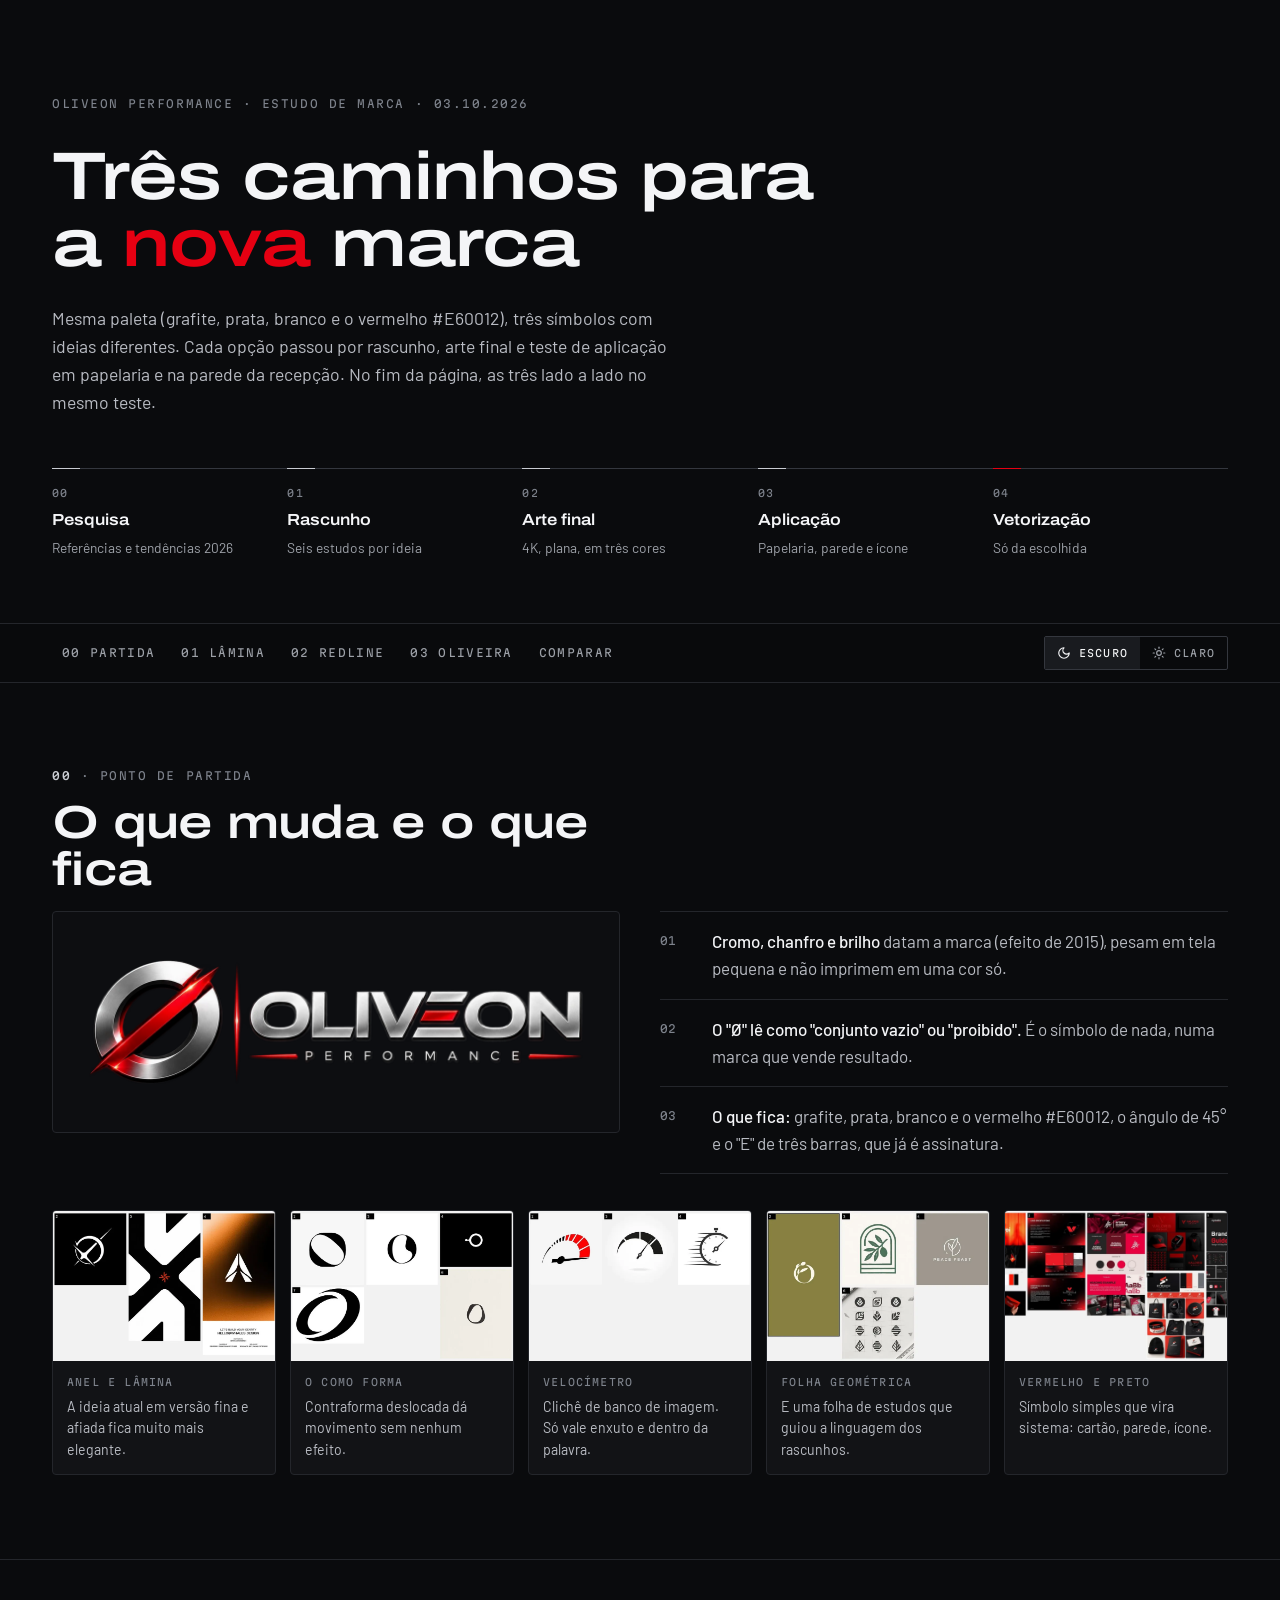
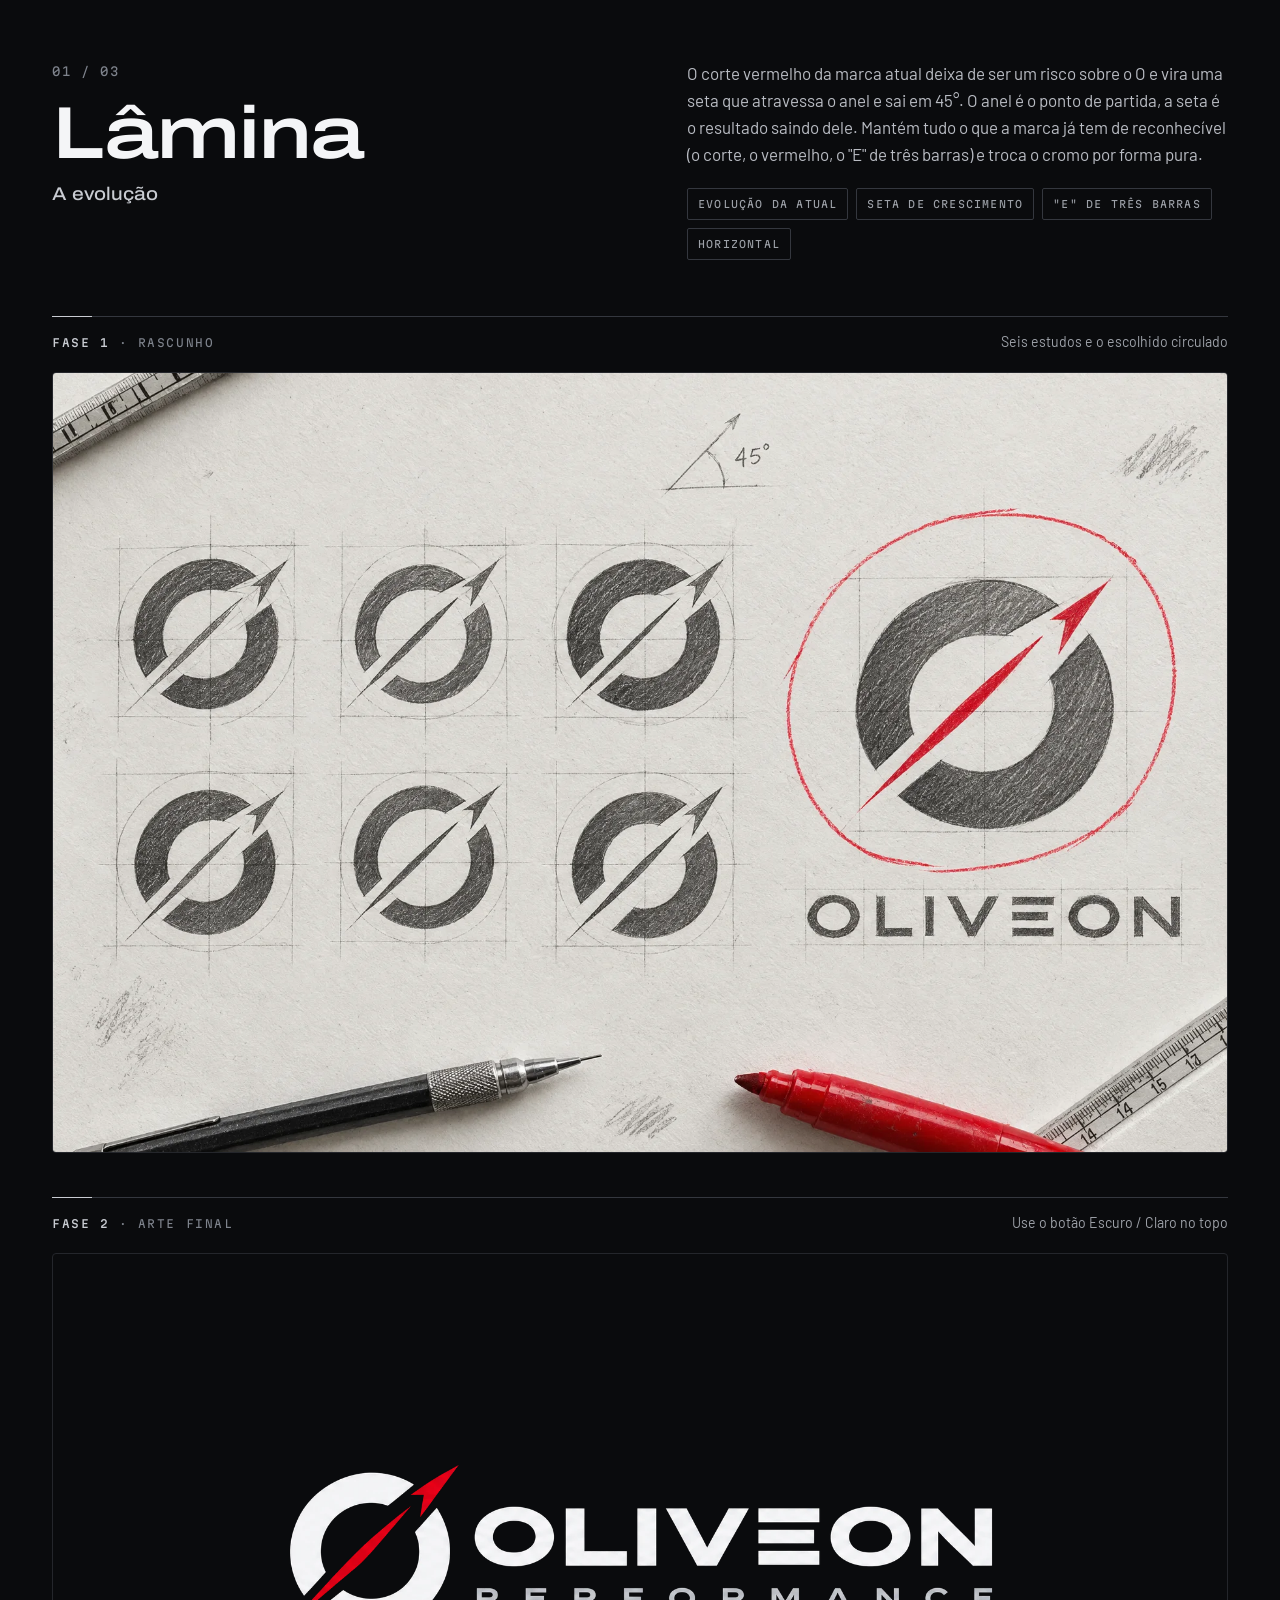
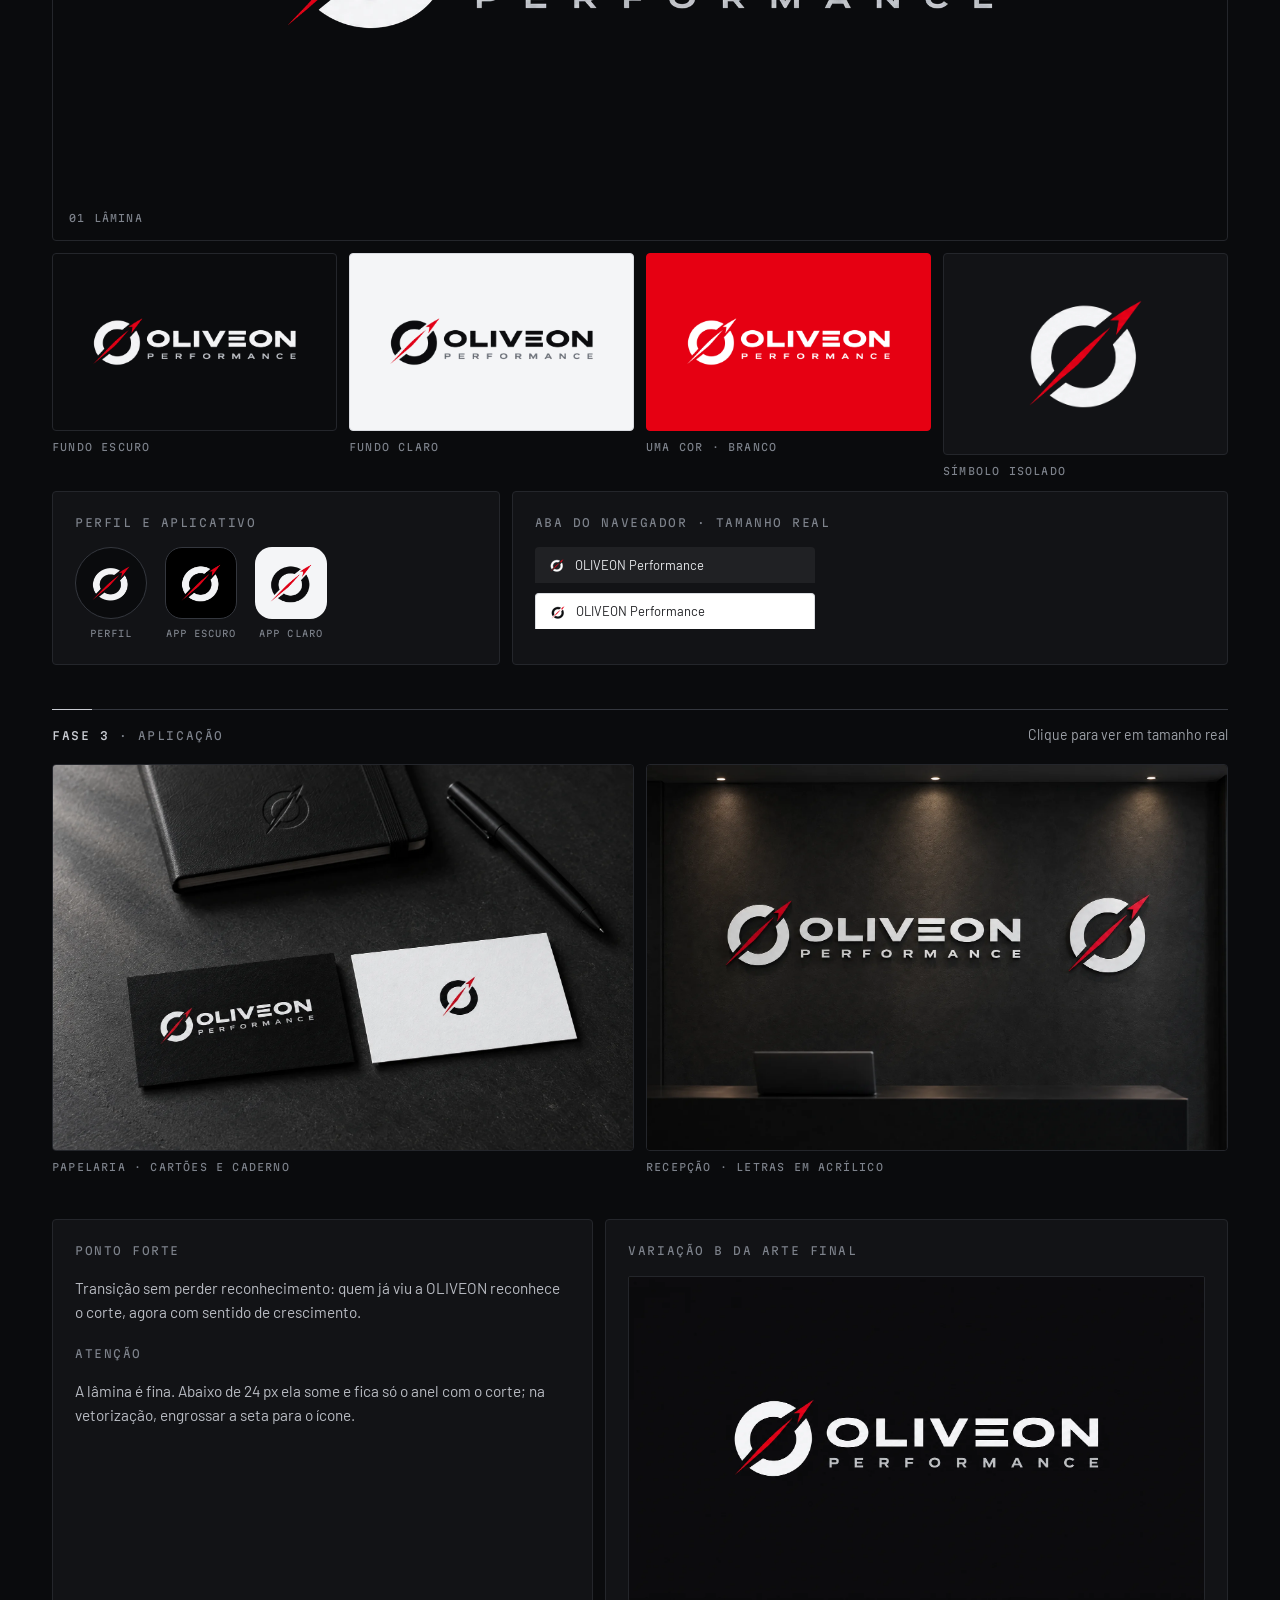
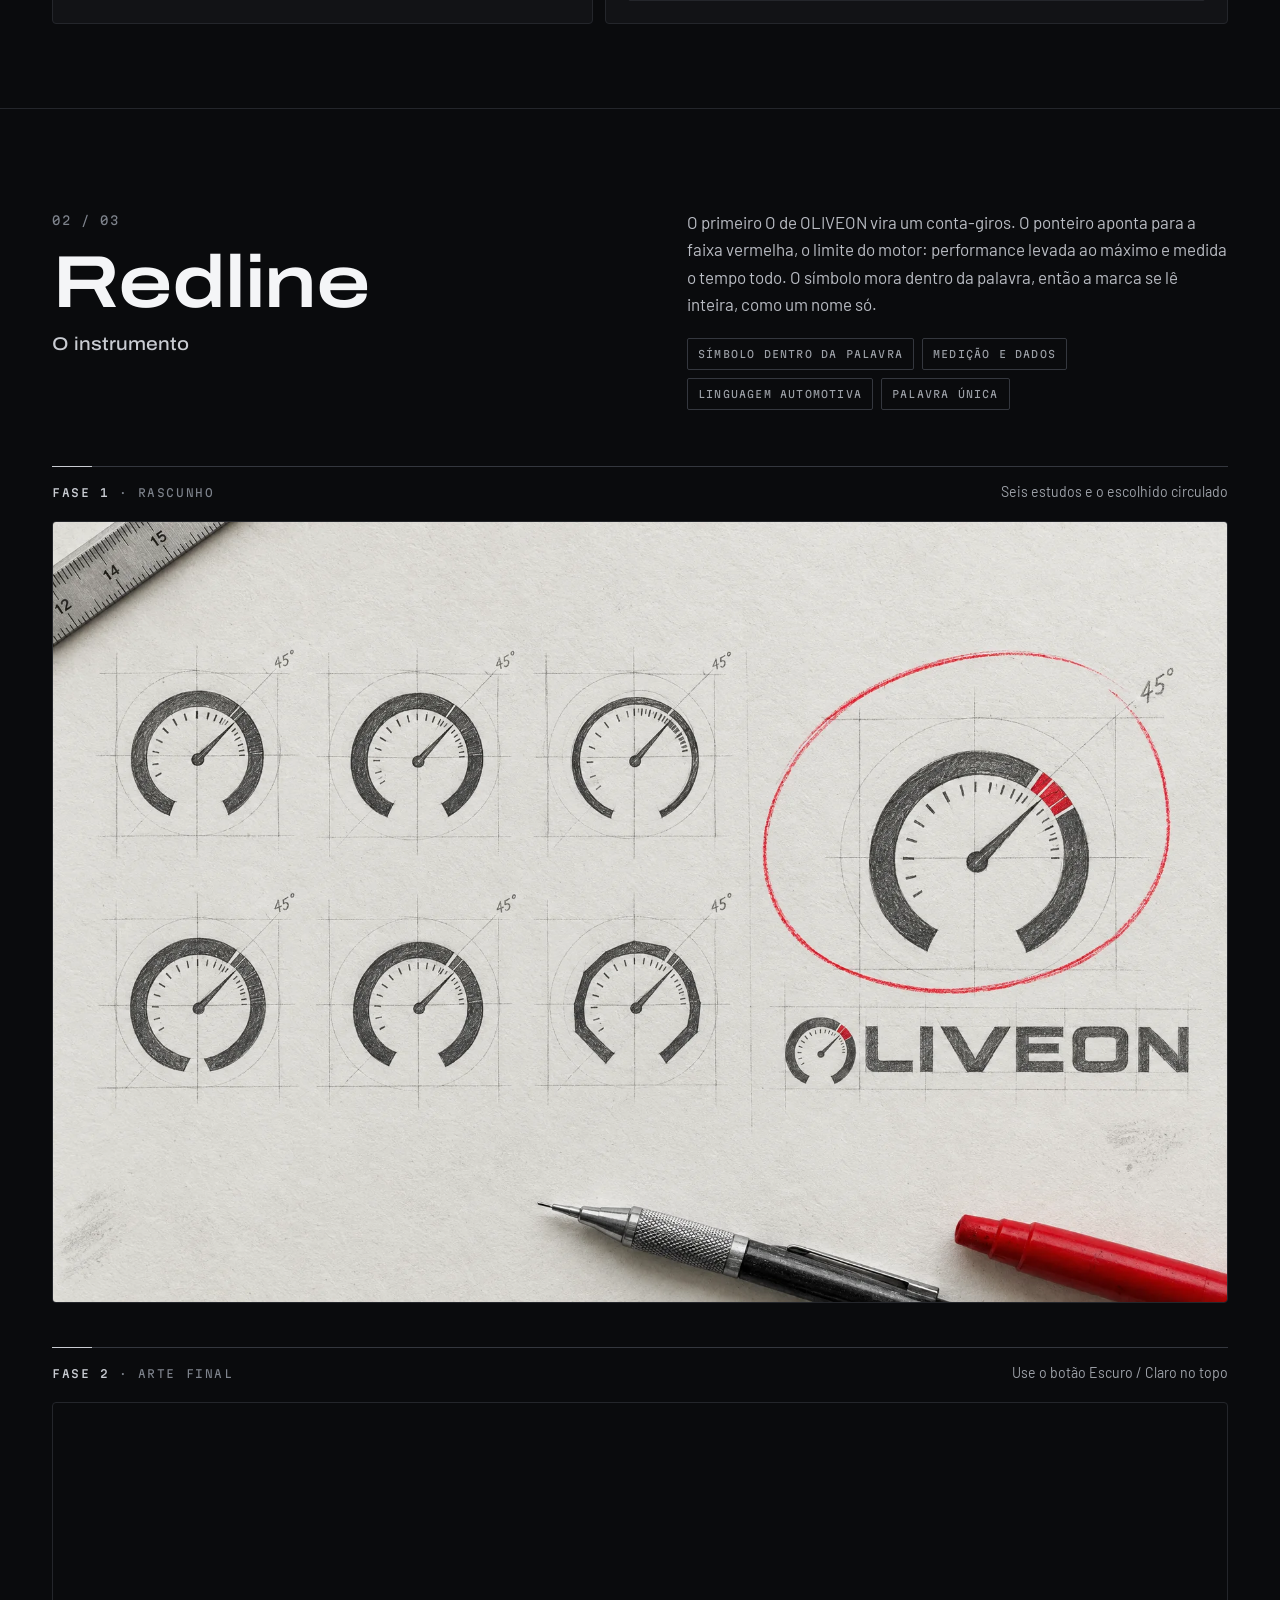
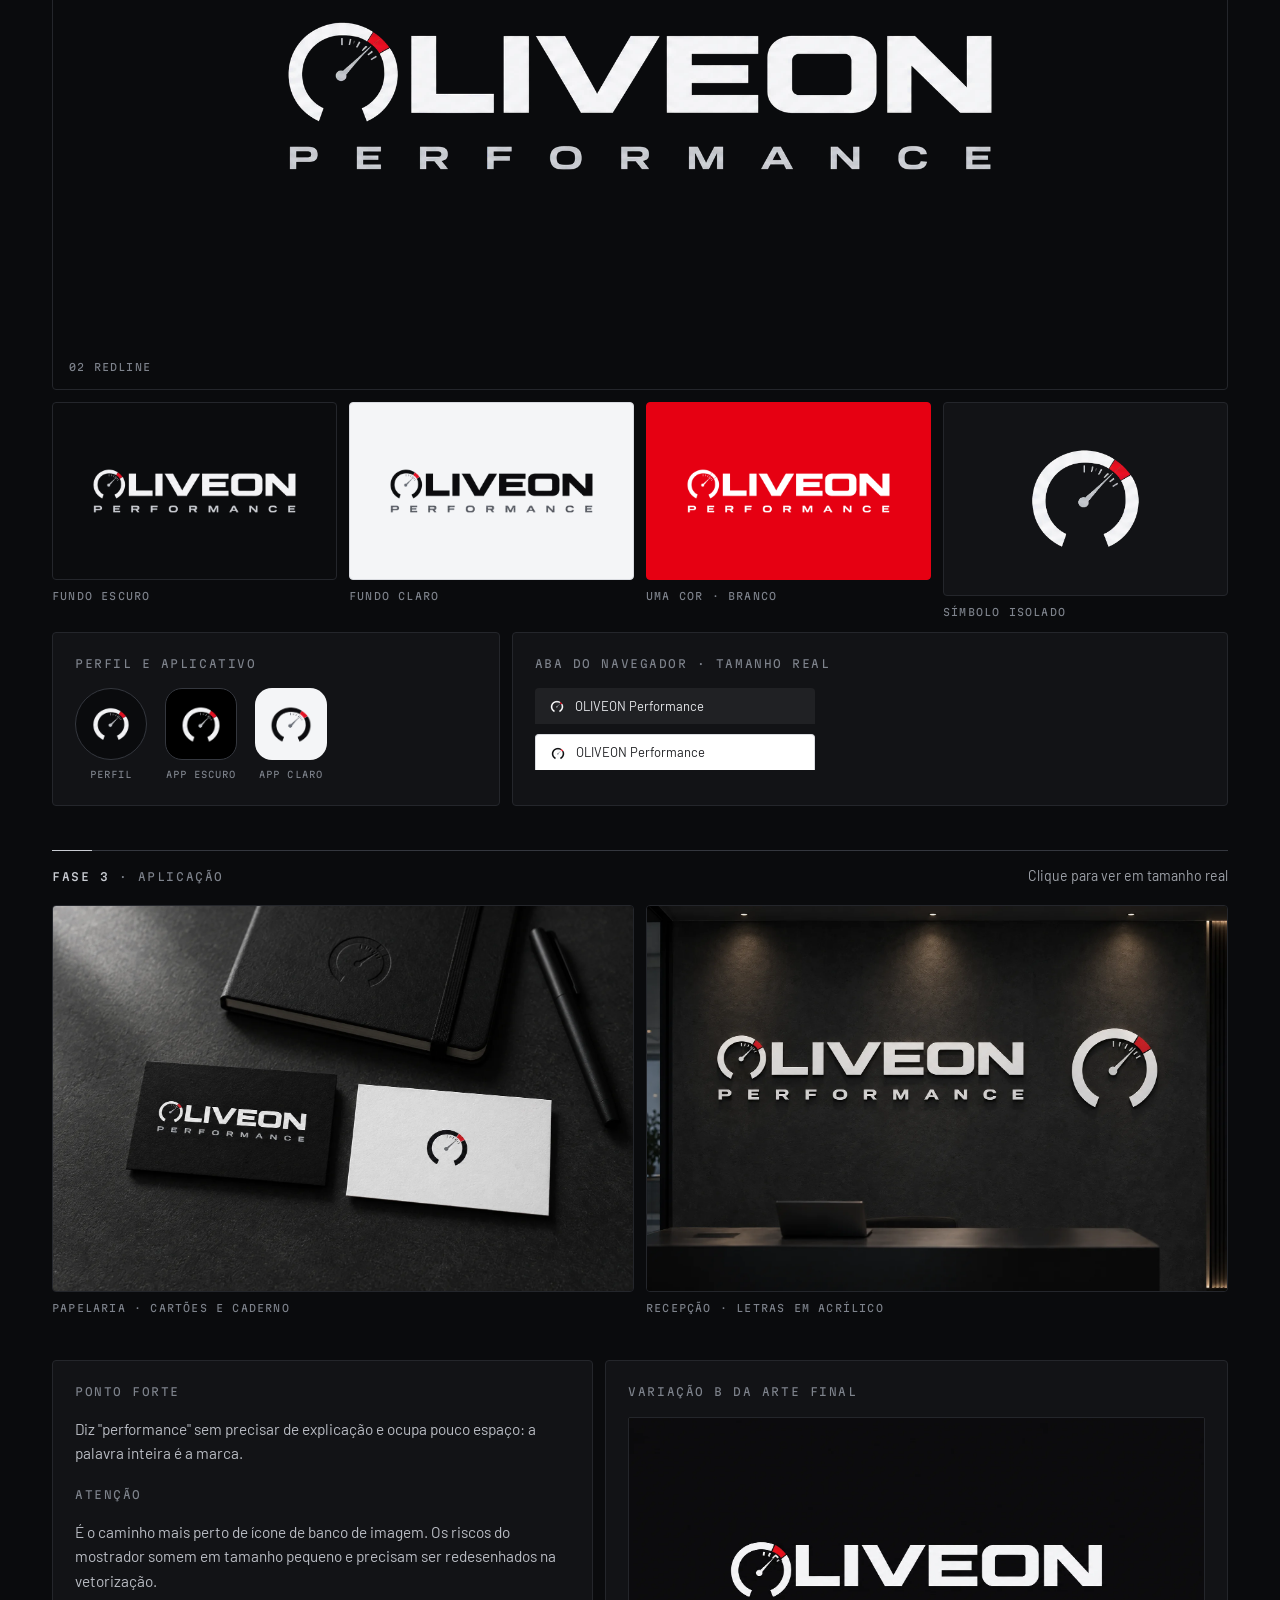
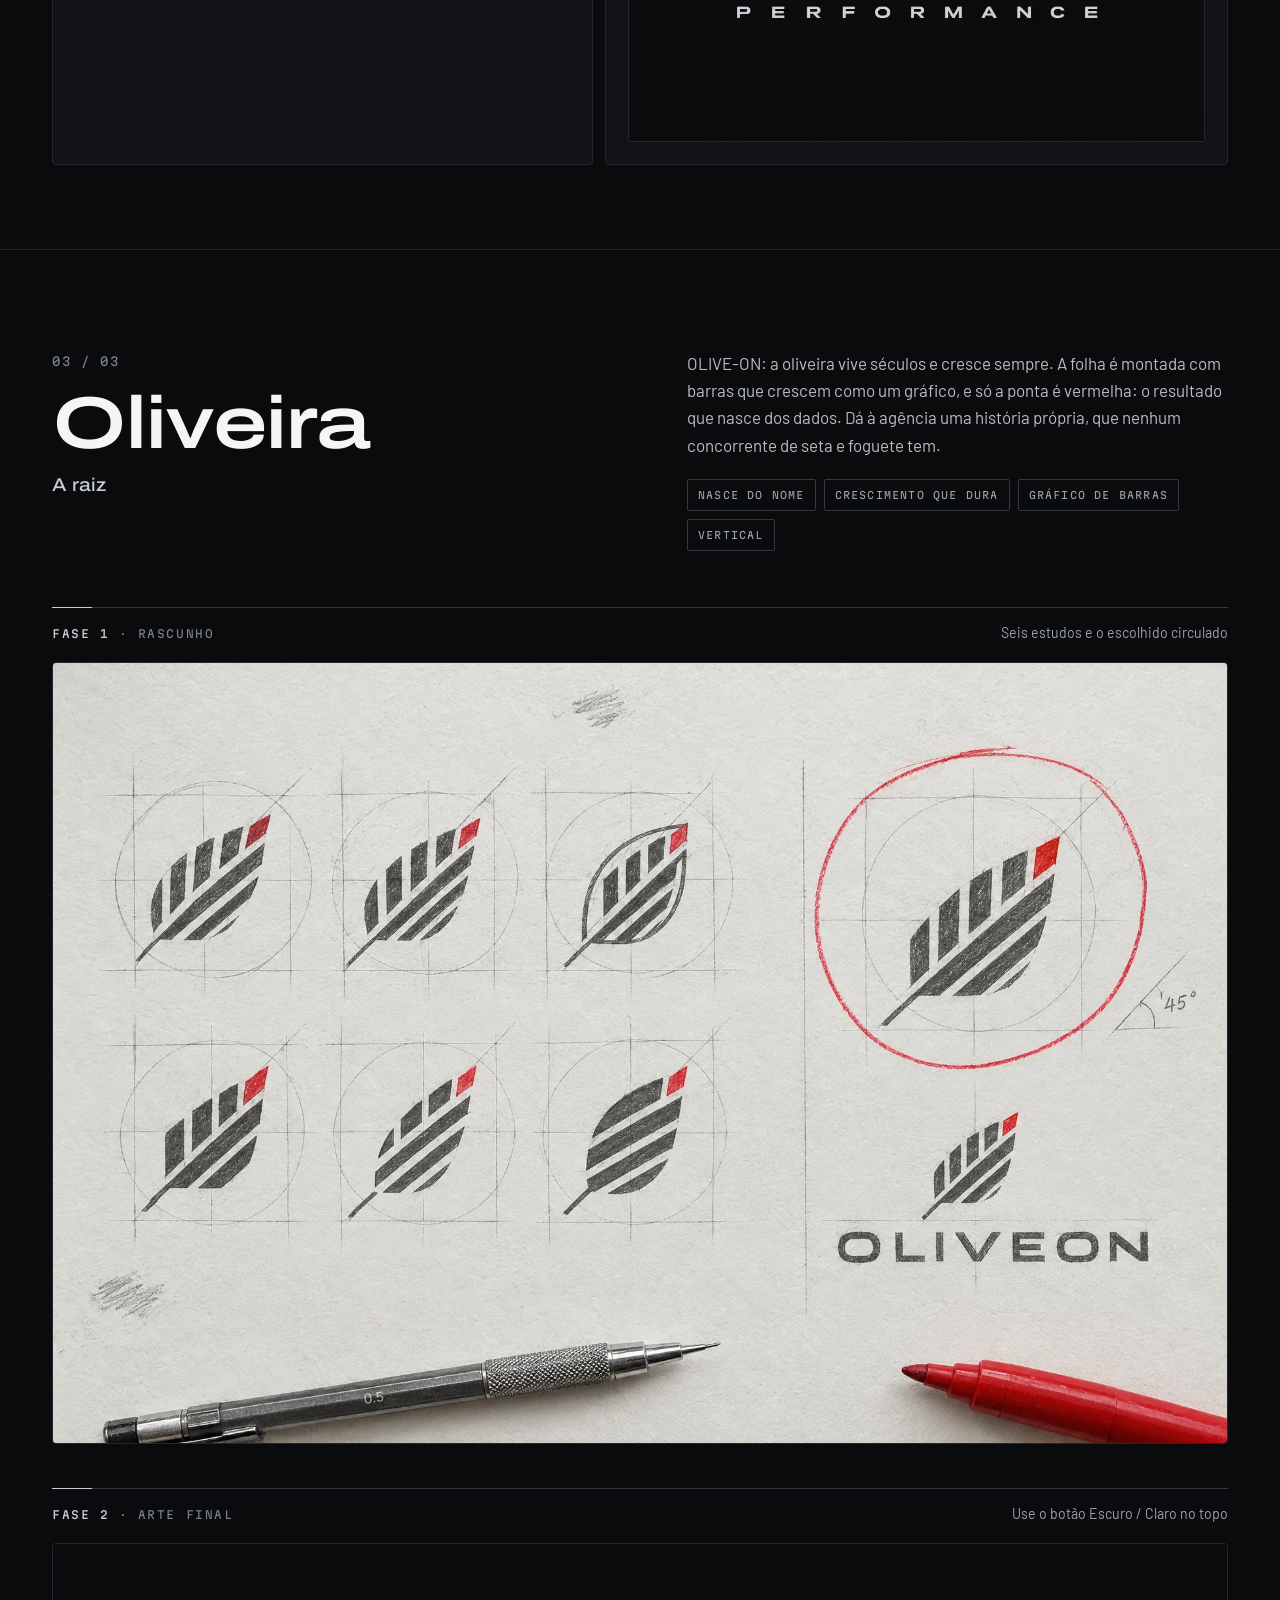
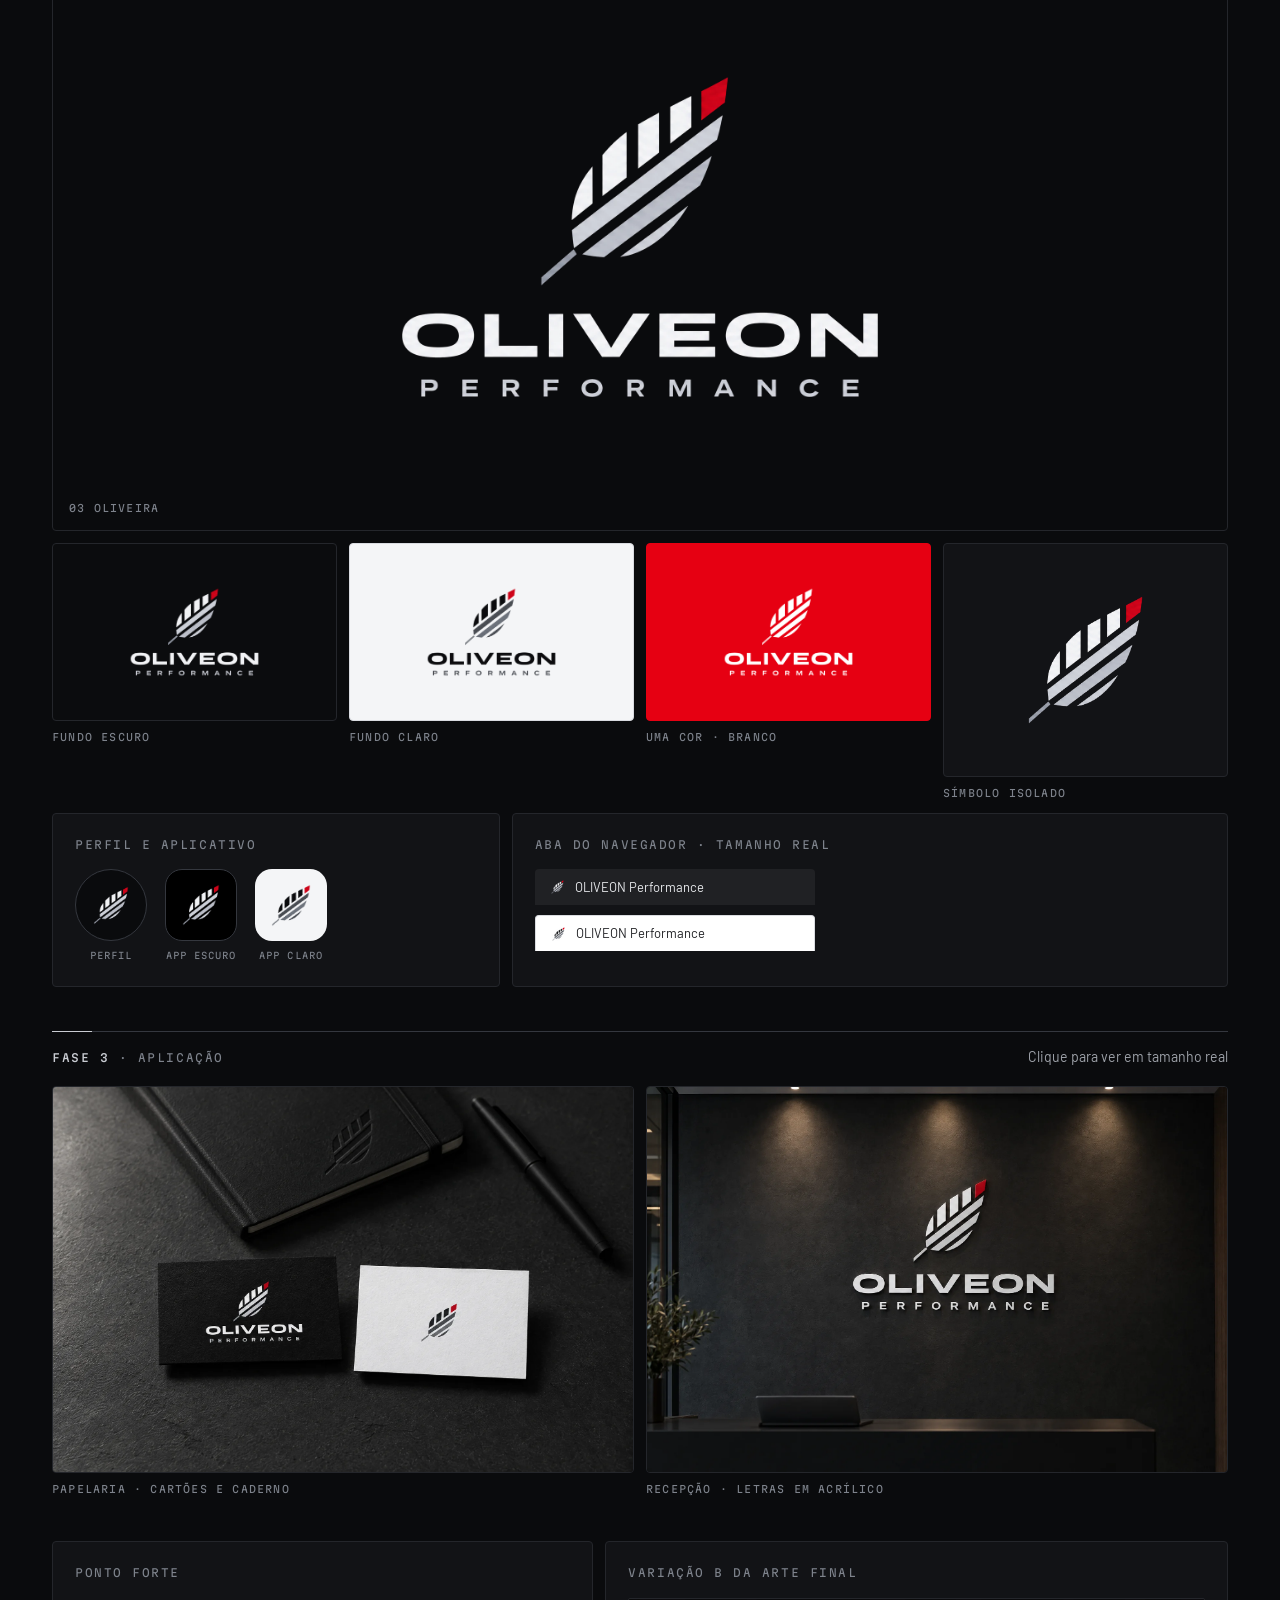
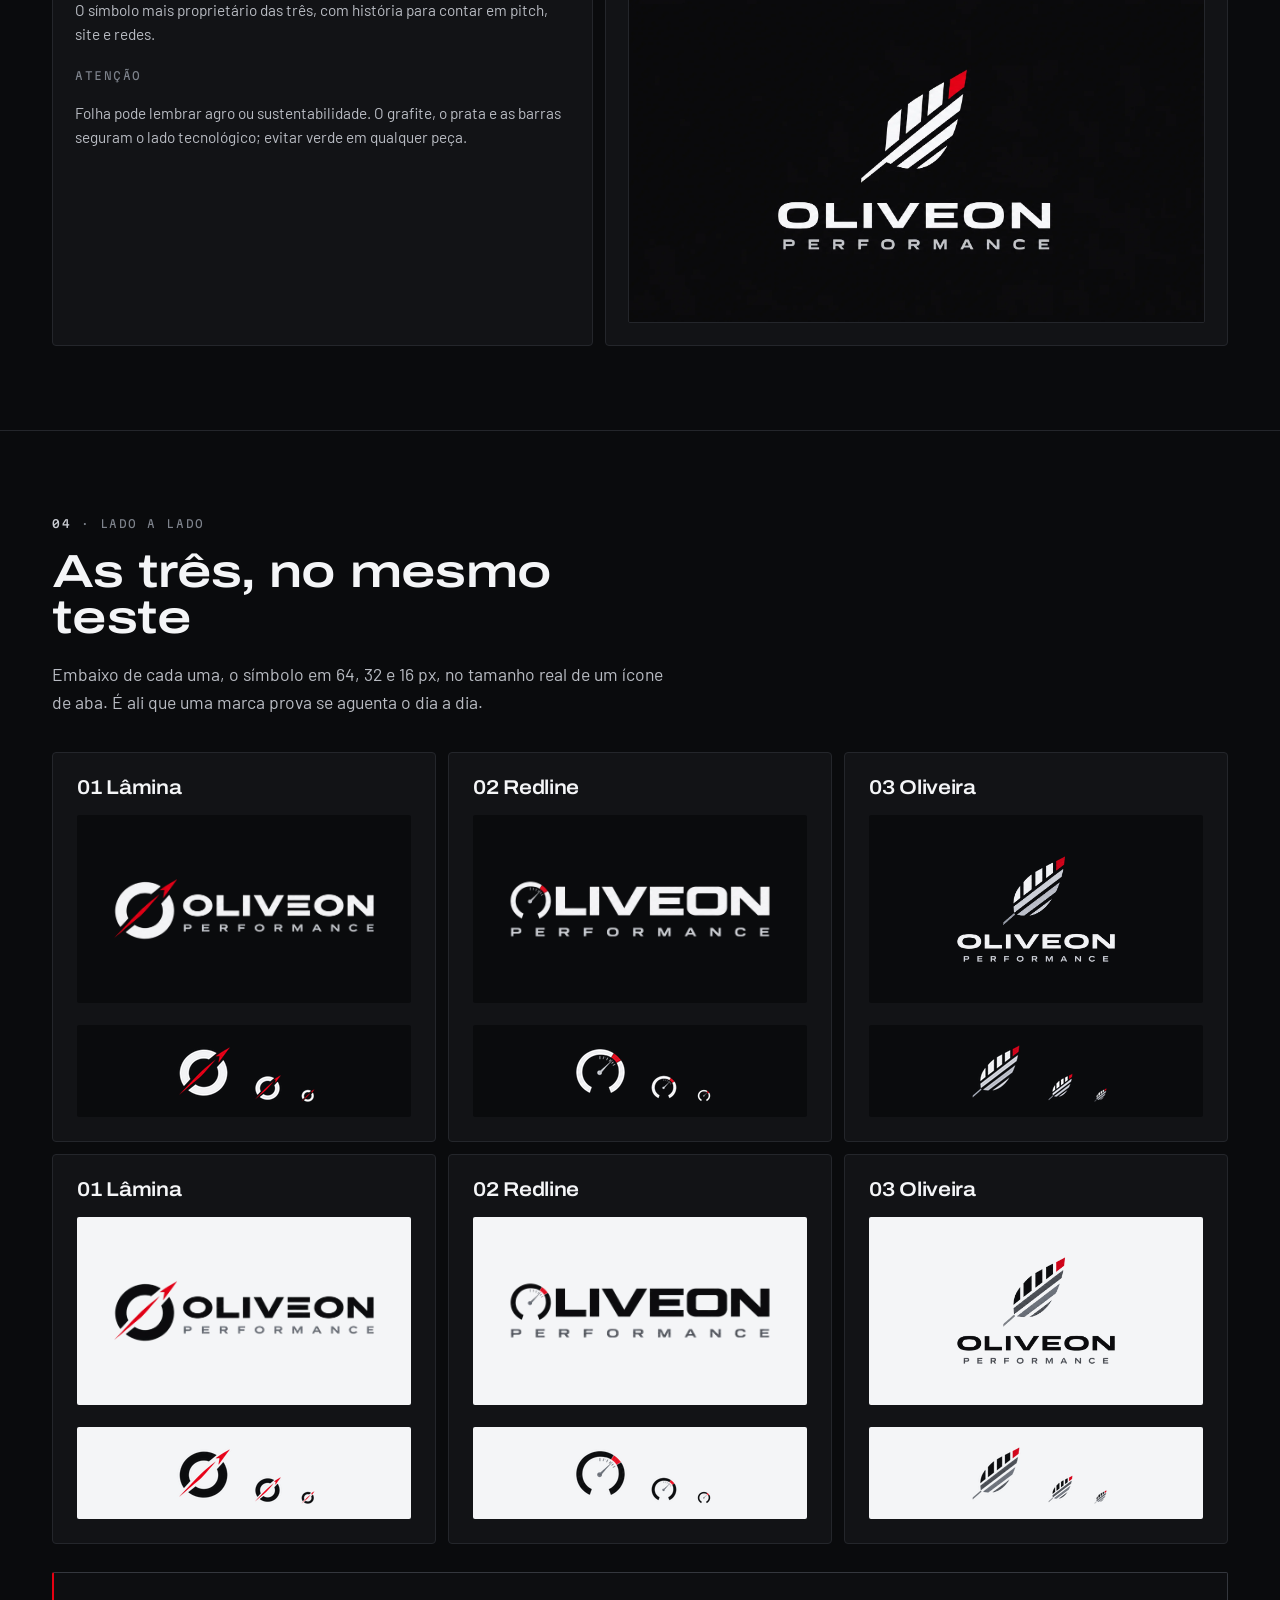
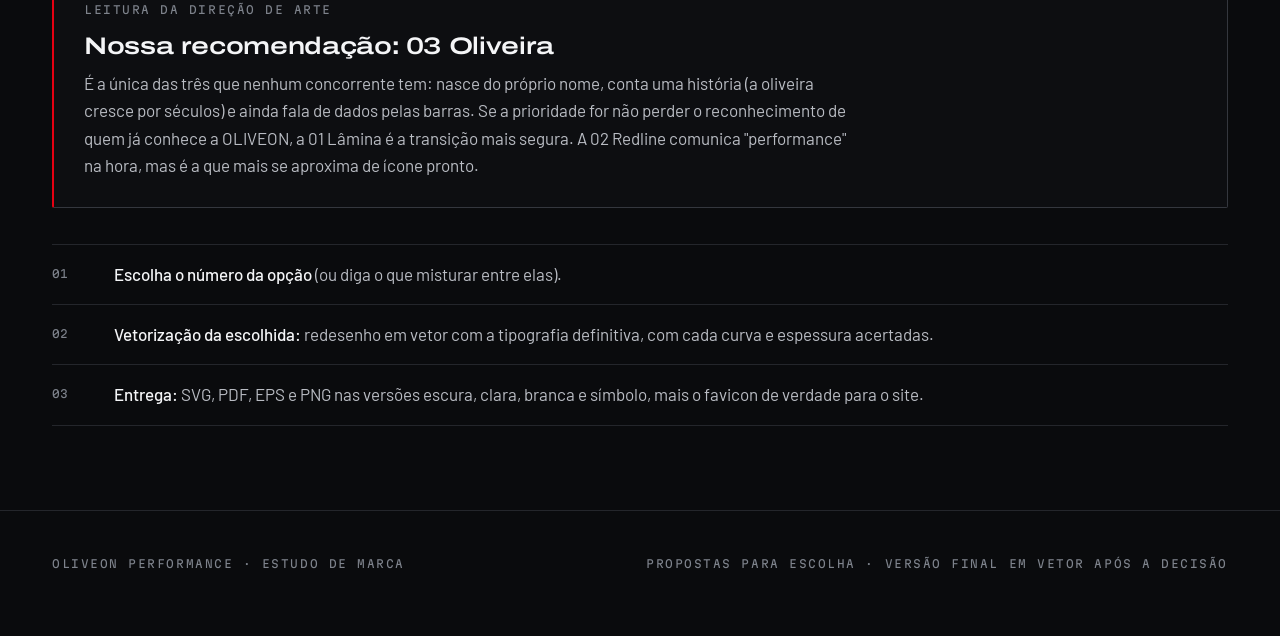
==== nova-marca/index.html @ 47e81ab7 "Apresentação da nova marca em /nova-marca (3 propostas para escolha, noindex) Co-Authored-By: Claude" ====
<!DOCTYPE html>
<html lang="pt-BR">
<head>
<meta charset="UTF-8">
<meta name="viewport" content="width=device-width, initial-scale=1">
<meta name="robots" content="noindex, nofollow">
<title>OLIVEON · Nova marca</title>
<meta name="description" content="Três propostas para a nova marca da OLIVEON Performance: rascunho, arte final e aplicação.">
<meta property="og:title" content="OLIVEON · Nova marca">
<meta property="og:description" content="Três propostas para escolher: Lâmina, Redline e Oliveira.">
<meta property="og:type" content="website">
<meta property="og:image" content="https://www.oliveonperformance.com.br/nova-marca/web/og.jpg">
<meta property="og:image:width" content="1200">
<meta property="og:image:height" content="630">
<meta name="theme-color" content="#0a0b0d">
<link rel="preconnect" href="https://fonts.googleapis.com">
<link rel="preconnect" href="https://fonts.gstatic.com" crossorigin>
<link href="https://fonts.googleapis.com/css2?family=Archivo:wdth,wght@100..125,400..700&family=Barlow:wght@400;500&family=Martian+Mono:wdth,wght@87.5..112.5,400..500&display=swap" rel="stylesheet">
<style>
:root{
  --bg:#0a0b0d;
  --bg-alt:#0d0e11;
  --card:#121316;
  --elevated:#191b1f;
  --border:#24262b;
  --border-strong:#34373e;
  --text:#f4f5f7;
  --text-2:#b9bcc3;
  --muted:#9da1a8;
  --steel:#c9ccd2;
  --steel-dim:#7e838c;
  --red:#e60012;
  --claro:#f4f5f7;
  --display:'Archivo','Arial Black',sans-serif;
  --font:'Barlow','Segoe UI',sans-serif;
  --mono:'Martian Mono','Consolas',monospace;
}
*{box-sizing:border-box;margin:0;padding:0}
html{scroll-behavior:smooth;background:var(--bg)}
body{background:var(--bg);color:var(--text);font-family:var(--font);font-size:17px;line-height:1.6;-webkit-font-smoothing:antialiased;overflow-x:hidden}
img{display:block;max-width:100%;height:auto}
a{color:inherit}
.wrap{max-width:1240px;margin:0 auto;padding:0 32px}
.mono{font-family:var(--mono);font-size:11px;letter-spacing:.14em;text-transform:uppercase;font-variation-settings:"wdth" 100}
.rot{display:block;font-family:var(--mono);font-size:11px;letter-spacing:.14em;text-transform:uppercase;color:var(--steel-dim);margin-bottom:16px}
.rot b{color:var(--steel);font-weight:500}
h1,h2,h3{font-family:var(--display);font-stretch:125%;font-weight:600;letter-spacing:-.015em;line-height:1}

/* Topo */
.topo{padding:88px 0 64px;border-bottom:1px solid var(--border)}
.topo .mono{color:var(--steel-dim)}
.topo h1{font-size:clamp(2.4rem,5.4vw,4.2rem);margin:28px 0 26px;max-width:15ch}
.topo h1 em{font-style:normal;color:var(--red)}
.lead{max-width:62ch;color:var(--text-2);font-size:1.1rem}
.processo{display:grid;grid-template-columns:repeat(5,minmax(0,1fr));margin-top:52px;border-top:1px solid var(--border-strong)}
.processo div{padding:16px 16px 0 0;position:relative}
.processo div::before{content:"";position:absolute;top:-1px;left:0;width:28px;height:1px;background:var(--steel)}
.processo div.agora::before{background:var(--red)}
.processo span{display:block;font-family:var(--mono);font-size:10px;letter-spacing:.14em;color:var(--steel-dim)}
.processo strong{display:block;font-family:var(--display);font-stretch:112%;font-weight:600;font-size:1rem;margin-top:6px}
.processo small{display:block;color:var(--muted);font-size:.86rem;margin-top:4px}

/* Barra fixa */
.barra{position:sticky;top:0;z-index:5;background:rgba(10,11,13,.86);backdrop-filter:blur(12px);border-bottom:1px solid var(--border)}
.barra .wrap{display:flex;align-items:center;gap:22px;min-height:58px;flex-wrap:wrap}
.barra nav{display:flex;gap:6px;flex-wrap:wrap;flex:1}
.barra nav a{font-family:var(--mono);font-size:11px;letter-spacing:.12em;text-transform:uppercase;color:var(--muted);text-decoration:none;padding:8px 10px;border-radius:2px;transition:color .2s,background .2s}
.barra nav a:hover{color:var(--text);background:var(--card)}
.alterna{display:flex;border:1px solid var(--border-strong);border-radius:2px}
.alterna button{display:flex;align-items:center;gap:8px;background:none;border:0;color:var(--muted);font-family:var(--mono);font-size:10px;letter-spacing:.12em;text-transform:uppercase;padding:9px 12px;cursor:pointer}
.alterna button[aria-pressed="true"]{background:var(--elevated);color:var(--text)}
.alterna svg{width:14px;height:14px}

/* Seções */
.secao{padding:84px 0;border-bottom:1px solid var(--border)}
.secao>.wrap>h2{font-size:clamp(1.9rem,3.8vw,2.9rem);max-width:18ch;margin-bottom:18px}
.duas{display:grid;grid-template-columns:minmax(0,1fr) minmax(0,1fr);gap:40px;align-items:start}
.atual{background:var(--bg-alt);border:1px solid var(--border);border-radius:4px;padding:48px 36px}
.lista{list-style:none;border-top:1px solid var(--border)}
.lista li{padding:16px 0;border-bottom:1px solid var(--border);color:var(--text-2);display:grid;grid-template-columns:44px minmax(0,1fr);gap:8px}
.lista li span{font-family:var(--mono);font-size:11px;color:var(--steel-dim);padding-top:4px}
.lista li b{color:var(--text);font-weight:500}

.pesquisa{display:grid;grid-template-columns:repeat(5,minmax(0,1fr));gap:14px;margin-top:36px}
.pesquisa figure{min-width:0;background:var(--card);border:1px solid var(--border);border-radius:4px;overflow:hidden;display:flex;flex-direction:column}
.pesquisa img{width:100%;height:150px;object-fit:cover;object-position:top}
.pesquisa figcaption{padding:14px;font-size:.88rem;color:var(--text-2);line-height:1.5}
.pesquisa figcaption b{display:block;font-family:var(--mono);font-size:10px;letter-spacing:.12em;text-transform:uppercase;color:var(--steel-dim);font-weight:400;margin-bottom:6px}

/* Opção */
.op{padding:96px 0 84px;border-bottom:1px solid var(--border)}
.op-cab{display:grid;grid-template-columns:minmax(0,1.1fr) minmax(0,1fr);gap:40px;margin-bottom:56px}
.op-cab .idx{font-family:var(--mono);font-size:12px;letter-spacing:.14em;color:var(--steel-dim)}
.op-cab h2{font-size:clamp(2.6rem,6vw,4.6rem);margin:14px 0 10px}
.op-cab .sub{font-family:var(--display);font-stretch:112%;font-size:1.15rem;color:var(--steel);font-weight:500}
.op-cab p.txt{color:var(--text-2);font-size:1.06rem;margin-top:4px}
.tags{display:flex;flex-wrap:wrap;gap:8px;margin-top:20px}
.tags li{list-style:none;font-family:var(--mono);font-size:10px;letter-spacing:.12em;text-transform:uppercase;color:var(--muted);border:1px solid var(--border-strong);border-radius:2px;padding:7px 10px}

.fase{margin-top:44px}
.fase-cab{display:flex;align-items:baseline;justify-content:space-between;gap:16px;border-top:1px solid var(--border-strong);padding-top:14px;margin-bottom:18px;position:relative}
.fase-cab::before{content:"";position:absolute;top:-1px;left:0;width:40px;height:1px;background:var(--steel)}
.fase-cab .rot{margin:0}
.fase-cab small{color:var(--muted);font-size:.88rem;text-align:right}
.quadro{display:block;border:1px solid var(--border);border-radius:4px;overflow:hidden;background:#000}
.quadro img{width:100%}

.palco{position:relative;border:1px solid var(--border);border-radius:4px;aspect-ratio:16/8;display:grid;place-items:center;background:var(--bg);transition:background .3s;overflow:hidden}
body[data-fundo="claro"] .palco{background:var(--claro);border-color:#d9dbe0}
.palco img{grid-area:1/1;max-width:62%;max-height:58%;width:auto;object-fit:contain;transition:opacity .3s}
.palco img.pos{opacity:0}
body[data-fundo="claro"] .palco img.pos{opacity:1}
body[data-fundo="claro"] .palco img.neg{opacity:0}
.palco .marca{position:absolute;left:16px;bottom:14px;font-family:var(--mono);font-size:10px;letter-spacing:.12em;text-transform:uppercase;color:var(--steel-dim)}

.versoes{display:grid;grid-template-columns:repeat(4,minmax(0,1fr));gap:12px;margin-top:12px}
.versoes figure{min-width:0}
.versoes .v{aspect-ratio:16/10;border-radius:4px;display:grid;place-items:center;border:1px solid var(--border)}
.versoes .v img{max-width:74%;max-height:52%;width:auto}
.versoes .v.ic img{max-height:58%}
.versoes figcaption{font-family:var(--mono);font-size:10px;letter-spacing:.12em;text-transform:uppercase;color:var(--steel-dim);margin-top:8px}

.usos{display:grid;grid-template-columns:minmax(0,1fr) minmax(0,1.6fr);gap:12px;margin-top:12px}
.uso{background:var(--card);border:1px solid var(--border);border-radius:4px;padding:22px}
.icones{display:flex;align-items:flex-end;gap:18px;flex-wrap:wrap}
.icones figure{display:flex;flex-direction:column;align-items:center;gap:8px}
.icones figcaption{font-family:var(--mono);font-size:9px;letter-spacing:.12em;text-transform:uppercase;color:var(--steel-dim)}
.avatar{width:72px;height:72px;border-radius:50%;background:var(--bg);border:1px solid var(--border-strong);display:grid;place-items:center}
.avatar img{max-width:56%;max-height:56%}
.app{width:72px;height:72px;border-radius:17px;background:var(--claro);display:grid;place-items:center}
.app img{max-width:60%;max-height:60%}
.app.escuro{background:#000;border:1px solid var(--border-strong)}
.abas{display:grid;gap:10px}
.aba{display:flex;align-items:center;gap:10px;height:36px;padding:0 14px;border-radius:4px 4px 0 0;max-width:280px;font-size:13px}
.aba.e{background:#202124;color:#e8eaed}
.aba.c{background:#fff;color:#202124;border:1px solid #dadce0;border-bottom:0}
.aba img{width:16px;height:16px;flex:none}
.reduz{display:flex;align-items:flex-end;gap:16px;margin-top:4px}
.reduz img{flex:none}

.mocks{display:grid;grid-template-columns:minmax(0,1fr) minmax(0,1fr);gap:12px}
.mocks figure{min-width:0}
.mocks figcaption{font-family:var(--mono);font-size:10px;letter-spacing:.12em;text-transform:uppercase;color:var(--steel-dim);margin-top:8px}

.leitura{display:grid;grid-template-columns:minmax(0,1fr) minmax(0,1.15fr);gap:12px;margin-top:44px}
.leitura>div{min-width:0;background:var(--card);border:1px solid var(--border);border-radius:4px;padding:22px}
.leitura p{color:var(--text-2);font-size:.96rem}
.leitura .var img{border-radius:2px;border:1px solid var(--border)}

/* Comparativo */
.comp{display:grid;grid-template-columns:repeat(3,minmax(0,1fr));gap:12px;margin-top:36px}
.comp>div{min-width:0;background:var(--card);border:1px solid var(--border);border-radius:4px;padding:24px;display:flex;flex-direction:column;gap:18px}
.comp .logo{aspect-ratio:16/9;display:grid;place-items:center;background:var(--bg);border-radius:2px}
.comp .logo img{max-width:80%;max-height:60%;width:auto}
.comp h3{font-size:1.25rem;font-stretch:112%}
.comp .reduz{background:var(--bg);padding:14px;border-radius:2px;justify-content:center}
.comp.claro .reduz{background:var(--claro)}
.recomenda{margin-top:28px;border:1px solid var(--border-strong);border-left:2px solid var(--red);border-radius:2px;padding:28px 30px;background:var(--bg-alt)}
.recomenda h3{font-size:1.5rem;margin-bottom:12px}
.recomenda p{color:var(--text-2);max-width:78ch}
.passos{list-style:none;margin-top:36px;border-top:1px solid var(--border)}
.passos li{display:grid;grid-template-columns:52px minmax(0,1fr);gap:10px;padding:16px 0;border-bottom:1px solid var(--border);color:var(--text-2)}
.passos li span{font-family:var(--mono);font-size:11px;color:var(--steel-dim);padding-top:4px}
.passos li b{color:var(--text);font-weight:500}
.rodape{padding:44px 0 64px;color:var(--steel-dim)}
.rodape .wrap{display:flex;justify-content:space-between;gap:20px;flex-wrap:wrap}

@media (max-width:960px){
  .duas,.op-cab{grid-template-columns:minmax(0,1fr);gap:28px}
  .pesquisa{grid-template-columns:repeat(2,minmax(0,1fr))}
  .usos{grid-template-columns:minmax(0,1fr)}
  .leitura,.comp{grid-template-columns:minmax(0,1fr)}
  .processo{grid-template-columns:repeat(2,minmax(0,1fr));row-gap:22px}
}
@media (max-width:640px){
  .wrap{padding:0 16px}
  .topo{padding:56px 0 44px}
  .secao,.op{padding:60px 0}
  .versoes{grid-template-columns:repeat(2,minmax(0,1fr))}
  .mocks{grid-template-columns:minmax(0,1fr)}
  .palco{aspect-ratio:4/3}
  .palco img{max-width:84%}
  .pesquisa img{height:120px}
  .fase-cab{flex-direction:column;gap:6px}
  .fase-cab small{text-align:left}
  .barra nav{display:none}
  .barra .wrap{justify-content:flex-end}
}
</style>
</head>
<body data-fundo="escuro">

<header class="topo">
  <div class="wrap">
    <span class="mono">OLIVEON Performance · Estudo de marca · 03.10.2026</span>
    <h1>Três caminhos para a <em>nova</em> marca</h1>
    <p class="lead">Mesma paleta (grafite, prata, branco e o vermelho #E60012), três símbolos com ideias diferentes. Cada opção passou por rascunho, arte final e teste de aplicação em papelaria e na parede da recepção. No fim da página, as três lado a lado no mesmo teste.</p>
    <div class="processo">
      <div><span>00</span><strong>Pesquisa</strong><small>Referências e tendências 2026</small></div>
      <div><span>01</span><strong>Rascunho</strong><small>Seis estudos por ideia</small></div>
      <div><span>02</span><strong>Arte final</strong><small>4K, plana, em três cores</small></div>
      <div><span>03</span><strong>Aplicação</strong><small>Papelaria, parede e ícone</small></div>
      <div class="agora"><span>04</span><strong>Vetorização</strong><small>Só da escolhida</small></div>
    </div>
  </div>
</header>

<div class="barra">
  <div class="wrap">
    <nav aria-label="Seções">
      <a href="#partida">00 Partida</a>
      <a href="#o1">01 Lâmina</a>
      <a href="#o2">02 Redline</a>
      <a href="#o3">03 Oliveira</a>
      <a href="#comparar">Comparar</a>
    </nav>
    <div class="alterna" role="group" aria-label="Fundo das artes">
      <button type="button" data-fundo="escuro" aria-pressed="true"><svg viewBox="0 0 24 24" fill="none" stroke="currentColor" stroke-width="2" stroke-linecap="round" stroke-linejoin="round"><path d="M12 3a6 6 0 0 0 9 9 9 9 0 1 1-9-9Z"/></svg>Escuro</button>
      <button type="button" data-fundo="claro" aria-pressed="false"><svg viewBox="0 0 24 24" fill="none" stroke="currentColor" stroke-width="2" stroke-linecap="round" stroke-linejoin="round"><circle cx="12" cy="12" r="4"/><path d="M12 2v2"/><path d="M12 20v2"/><path d="m4.93 4.93 1.41 1.41"/><path d="m17.66 17.66 1.41 1.41"/><path d="M2 12h2"/><path d="M20 12h2"/><path d="m6.34 17.66-1.41 1.41"/><path d="m19.07 4.93-1.41 1.41"/></svg>Claro</button>
    </div>
  </div>
</div>

<main>
<section class="secao" id="partida">
  <div class="wrap">
    <span class="rot"><b>00</b> · Ponto de partida</span>
    <h2>O que muda e o que fica</h2>
    <div class="duas">
      <div class="atual"><img src="web/atual.webp" alt="Logo atual da OLIVEON: O cromado cortado por lâmina vermelha" width="1000" height="296"></div>
      <ul class="lista">
        <li><span>01</span><div><b>Cromo, chanfro e brilho</b> datam a marca (efeito de 2015), pesam em tela pequena e não imprimem em uma cor só.</div></li>
        <li><span>02</span><div><b>O "Ø" lê como "conjunto vazio" ou "proibido".</b> É o símbolo de nada, numa marca que vende resultado.</div></li>
        <li><span>03</span><div><b>O que fica:</b> grafite, prata, branco e o vermelho #E60012, o ângulo de 45° e o "E" de três barras, que já é assinatura.</div></li>
      </ul>
    </div>
    <div class="pesquisa">
      <figure><a href="web/pin-r8-abstrato.webp" target="_blank"><img src="web/pin-r8-abstrato.webp" alt="Referências de símbolos abstratos afiados" loading="lazy" width="1400" height="566"></a><figcaption><b>Anel e lâmina</b>A ideia atual em versão fina e afiada fica muito mais elegante.</figcaption></figure>
      <figure><a href="web/pin-r1-letra-o.webp" target="_blank"><img src="web/pin-r1-letra-o.webp" alt="Referências de letra O como símbolo" loading="lazy" width="1400" height="566"></a><figcaption><b>O como forma</b>Contraforma deslocada dá movimento sem nenhum efeito.</figcaption></figure>
      <figure><a href="web/pin-r2-gauge.webp" target="_blank"><img src="web/pin-r2-gauge.webp" alt="Referências de velocímetro" loading="lazy" width="1400" height="566"></a><figcaption><b>Velocímetro</b>Clichê de banco de imagem. Só vale enxuto e dentro da palavra.</figcaption></figure>
      <figure><a href="web/pin-r4-olive.webp" target="_blank"><img src="web/pin-r4-olive.webp" alt="Referências de folha de oliveira geométrica" loading="lazy" width="1400" height="566"></a><figcaption><b>Folha geométrica</b>E uma folha de estudos que guiou a linguagem dos rascunhos.</figcaption></figure>
      <figure><a href="web/pin-r7-plate.webp" target="_blank"><img src="web/pin-r7-plate.webp" alt="Apresentações de marca em vermelho e preto" loading="lazy" width="1400" height="703"></a><figcaption><b>Vermelho e preto</b>Símbolo simples que vira sistema: cartão, parede, ícone.</figcaption></figure>
    </div>
  </div>
</section>

<div id="opcoes"></div>

<section class="secao" id="comparar">
  <div class="wrap">
    <span class="rot"><b>04</b> · Lado a lado</span>
    <h2>As três, no mesmo teste</h2>
    <p class="lead">Embaixo de cada uma, o símbolo em 64, 32 e 16 px, no tamanho real de um ícone de aba. É ali que uma marca prova se aguenta o dia a dia.</p>
    <div class="comp" id="comp"></div>
    <div class="comp claro" id="comp-claro" style="margin-top:12px"></div>
    <div class="recomenda">
      <span class="rot">Leitura da direção de arte</span>
      <h3>Nossa recomendação: 03 Oliveira</h3>
      <p>É a única das três que nenhum concorrente tem: nasce do próprio nome, conta uma história (a oliveira cresce por séculos) e ainda fala de dados pelas barras. Se a prioridade for não perder o reconhecimento de quem já conhece a OLIVEON, a 01 Lâmina é a transição mais segura. A 02 Redline comunica "performance" na hora, mas é a que mais se aproxima de ícone pronto.</p>
    </div>
    <ul class="passos">
      <li><span>01</span><div><b>Escolha o número da opção</b> (ou diga o que misturar entre elas).</div></li>
      <li><span>02</span><div><b>Vetorização da escolhida:</b> redesenho em vetor com a tipografia definitiva, com cada curva e espessura acertadas.</div></li>
      <li><span>03</span><div><b>Entrega:</b> SVG, PDF, EPS e PNG nas versões escura, clara, branca e símbolo, mais o favicon de verdade para o site.</div></li>
    </ul>
  </div>
</section>
</main>

<footer class="rodape">
  <div class="wrap">
    <span class="mono">OLIVEON Performance · Estudo de marca</span>
    <span class="mono">Propostas para escolha · versão final em vetor após a decisão</span>
  </div>
</footer>

<script>
const opcoes = [
  {
    id: 'o1', chave: 'lamina', n: '01', nome: 'Lâmina', sub: 'A evolução',
    txt: 'O corte vermelho da marca atual deixa de ser um risco sobre o O e vira uma seta que atravessa o anel e sai em 45°. O anel é o ponto de partida, a seta é o resultado saindo dele. Mantém tudo o que a marca já tem de reconhecível (o corte, o vermelho, o "E" de três barras) e troca o cromo por forma pura.',
    tags: ['Evolução da atual', 'Seta de crescimento', '"E" de três barras', 'Horizontal'],
    rascunho: 'r1-1', finais: ['f1-1', 'f1-2'], escolhida: 'f1-1', mocks: ['m1a-1', 'm1b-1'],
    forte: 'Transição sem perder reconhecimento: quem já viu a OLIVEON reconhece o corte, agora com sentido de crescimento.',
    atencao: 'A lâmina é fina. Abaixo de 24 px ela some e fica só o anel com o corte; na vetorização, engrossar a seta para o ícone.',
  },
  {
    id: 'o2', chave: 'redline', n: '02', nome: 'Redline', sub: 'O instrumento',
    txt: 'O primeiro O de OLIVEON vira um conta-giros. O ponteiro aponta para a faixa vermelha, o limite do motor: performance levada ao máximo e medida o tempo todo. O símbolo mora dentro da palavra, então a marca se lê inteira, como um nome só.',
    tags: ['Símbolo dentro da palavra', 'Medição e dados', 'Linguagem automotiva', 'Palavra única'],
    rascunho: 'r2-1', finais: ['f2-2', 'f2-1'], escolhida: 'f2-2', mocks: ['m2a-1', 'm2b-1'],
    forte: 'Diz "performance" sem precisar de explicação e ocupa pouco espaço: a palavra inteira é a marca.',
    atencao: 'É o caminho mais perto de ícone de banco de imagem. Os riscos do mostrador somem em tamanho pequeno e precisam ser redesenhados na vetorização.',
  },
  {
    id: 'o3', chave: 'oliveira', n: '03', nome: 'Oliveira', sub: 'A raiz',
    txt: 'OLIVE-ON: a oliveira vive séculos e cresce sempre. A folha é montada com barras que crescem como um gráfico, e só a ponta é vermelha: o resultado que nasce dos dados. Dá à agência uma história própria, que nenhum concorrente de seta e foguete tem.',
    tags: ['Nasce do nome', 'Crescimento que dura', 'Gráfico de barras', 'Vertical'],
    rascunho: 'r3-1', finais: ['f3-2', 'f3-1'], escolhida: 'f3-2', mocks: ['m3a-1', 'm3b-1'],
    forte: 'O símbolo mais proprietário das três, com história para contar em pitch, site e redes.',
    atencao: 'Folha pode lembrar agro ou sustentabilidade. O grafite, o prata e as barras seguram o lado tecnológico; evitar verde em qualquer peça.',
  },
];

const nomeMock = { a: 'Papelaria · cartões e caderno', b: 'Recepção · letras em acrílico' };
const html = opcoes.map((o) => {
  const outra = o.finais.find((f) => f !== o.escolhida);
  return `
<section class="op" id="${o.id}">
  <div class="wrap">
    <div class="op-cab">
      <div>
        <span class="idx">${o.n} / 03</span>
        <h2>${o.nome}</h2>
        <span class="sub">${o.sub}</span>
      </div>
      <div>
        <p class="txt">${o.txt}</p>
        <ul class="tags">${o.tags.map((t) => `<li>${t}</li>`).join('')}</ul>
      </div>
    </div>

    <div class="fase">
      <div class="fase-cab"><span class="rot"><b>Fase 1</b> · Rascunho</span><small>Seis estudos e o escolhido circulado</small></div>
      <a class="quadro" href="web/${o.rascunho}.webp" target="_blank"><img src="web/${o.rascunho}.webp" alt="Rascunho a lápis da opção ${o.nome}" loading="lazy" width="1800" height="1195"></a>
    </div>

    <div class="fase">
      <div class="fase-cab"><span class="rot"><b>Fase 2</b> · Arte final</span><small>Use o botão Escuro / Claro no topo</small></div>
      <div class="palco">
        <img class="neg" src="web/${o.chave}-neg.webp" alt="Logo ${o.nome} para fundo escuro" loading="lazy">
        <img class="pos" src="web/${o.chave}-pos.webp" alt="Logo ${o.nome} para fundo claro" loading="lazy">
        <span class="marca">${o.n} ${o.nome}</span>
      </div>
      <div class="versoes">
        <figure><div class="v" style="background:#0b0c0e"><img src="web/${o.chave}-neg.webp" alt="" loading="lazy"></div><figcaption>Fundo escuro</figcaption></figure>
        <figure><div class="v" style="background:#f4f5f7;border-color:#d9dbe0"><img src="web/${o.chave}-pos.webp" alt="" loading="lazy"></div><figcaption>Fundo claro</figcaption></figure>
        <figure><div class="v" style="background:#e60012;border-color:#e60012"><img src="web/${o.chave}-branco.webp" alt="" loading="lazy"></div><figcaption>Uma cor · branco</figcaption></figure>
        <figure><div class="v ic" style="background:#121316"><img src="web/${o.chave}-simbolo-neg.webp" alt="" loading="lazy"></div><figcaption>Símbolo isolado</figcaption></figure>
      </div>
      <div class="usos">
        <div class="uso">
          <span class="rot">Perfil e aplicativo</span>
          <div class="icones">
            <figure><div class="avatar"><img src="web/${o.chave}-simbolo-neg.webp" alt="" loading="lazy"></div><figcaption>Perfil</figcaption></figure>
            <figure><div class="app escuro"><img src="web/${o.chave}-simbolo-neg.webp" alt="" loading="lazy"></div><figcaption>App escuro</figcaption></figure>
            <figure><div class="app"><img src="web/${o.chave}-simbolo-pos.webp" alt="" loading="lazy"></div><figcaption>App claro</figcaption></figure>
          </div>
        </div>
        <div class="uso">
          <span class="rot">Aba do navegador · tamanho real</span>
          <div class="abas">
            <div class="aba e"><img src="web/${o.chave}-fav-neg-16.png" srcset="web/${o.chave}-fav-neg-32.png 2x" alt="">OLIVEON Performance</div>
            <div class="aba c"><img src="web/${o.chave}-fav-pos-16.png" srcset="web/${o.chave}-fav-pos-32.png 2x" alt="">OLIVEON Performance</div>
          </div>
        </div>
      </div>
    </div>

    <div class="fase">
      <div class="fase-cab"><span class="rot"><b>Fase 3</b> · Aplicação</span><small>Clique para ver em tamanho real</small></div>
      <div class="mocks">
        ${o.mocks.map((m) => `<figure><a class="quadro" href="web/${m}.webp" target="_blank"><img src="web/${m}.webp" alt="Mockup ${nomeMock[m[2]]} da opção ${o.nome}" loading="lazy" width="1800" height="1195"></a><figcaption>${nomeMock[m[2]]}</figcaption></figure>`).join('')}
      </div>
    </div>

    <div class="leitura">
      <div><span class="rot">Ponto forte</span><p>${o.forte}</p><span class="rot" style="margin-top:20px">Atenção</span><p>${o.atencao}</p></div>
      <div class="var"><span class="rot">Variação B da arte final</span><a href="web/${outra}.webp" target="_blank"><img src="web/${outra}.webp" alt="Segunda variação da opção ${o.nome}" loading="lazy" width="1800" height="1013"></a></div>
    </div>
  </div>
</section>`;
}).join('');
document.getElementById('opcoes').outerHTML = html;

const comp = (v) => opcoes.map((o) => `
  <div>
    <h3>${o.n} ${o.nome}</h3>
    <div class="logo" ${v === 'pos' ? 'style="background:#f4f5f7"' : ''}><img src="web/${o.chave}-${v}.webp" alt="" loading="lazy"></div>
    <div class="reduz">
      <img src="web/${o.chave}-fav-${v}-64.png" width="64" height="64" alt="">
      <img src="web/${o.chave}-fav-${v}-32.png" srcset="web/${o.chave}-fav-${v}-64.png 2x" width="32" height="32" alt="">
      <img src="web/${o.chave}-fav-${v}-16.png" srcset="web/${o.chave}-fav-${v}-32.png 2x" width="16" height="16" alt="">
    </div>
  </div>`).join('');
document.getElementById('comp').innerHTML = comp('neg');
document.getElementById('comp-claro').innerHTML = comp('pos');

document.querySelectorAll('.alterna button').forEach((b) => b.addEventListener('click', () => {
  document.body.dataset.fundo = b.dataset.fundo;
  document.querySelectorAll('.alterna button').forEach((x) => x.setAttribute('aria-pressed', String(x === b)));
}));
</script>
</body>
</html>
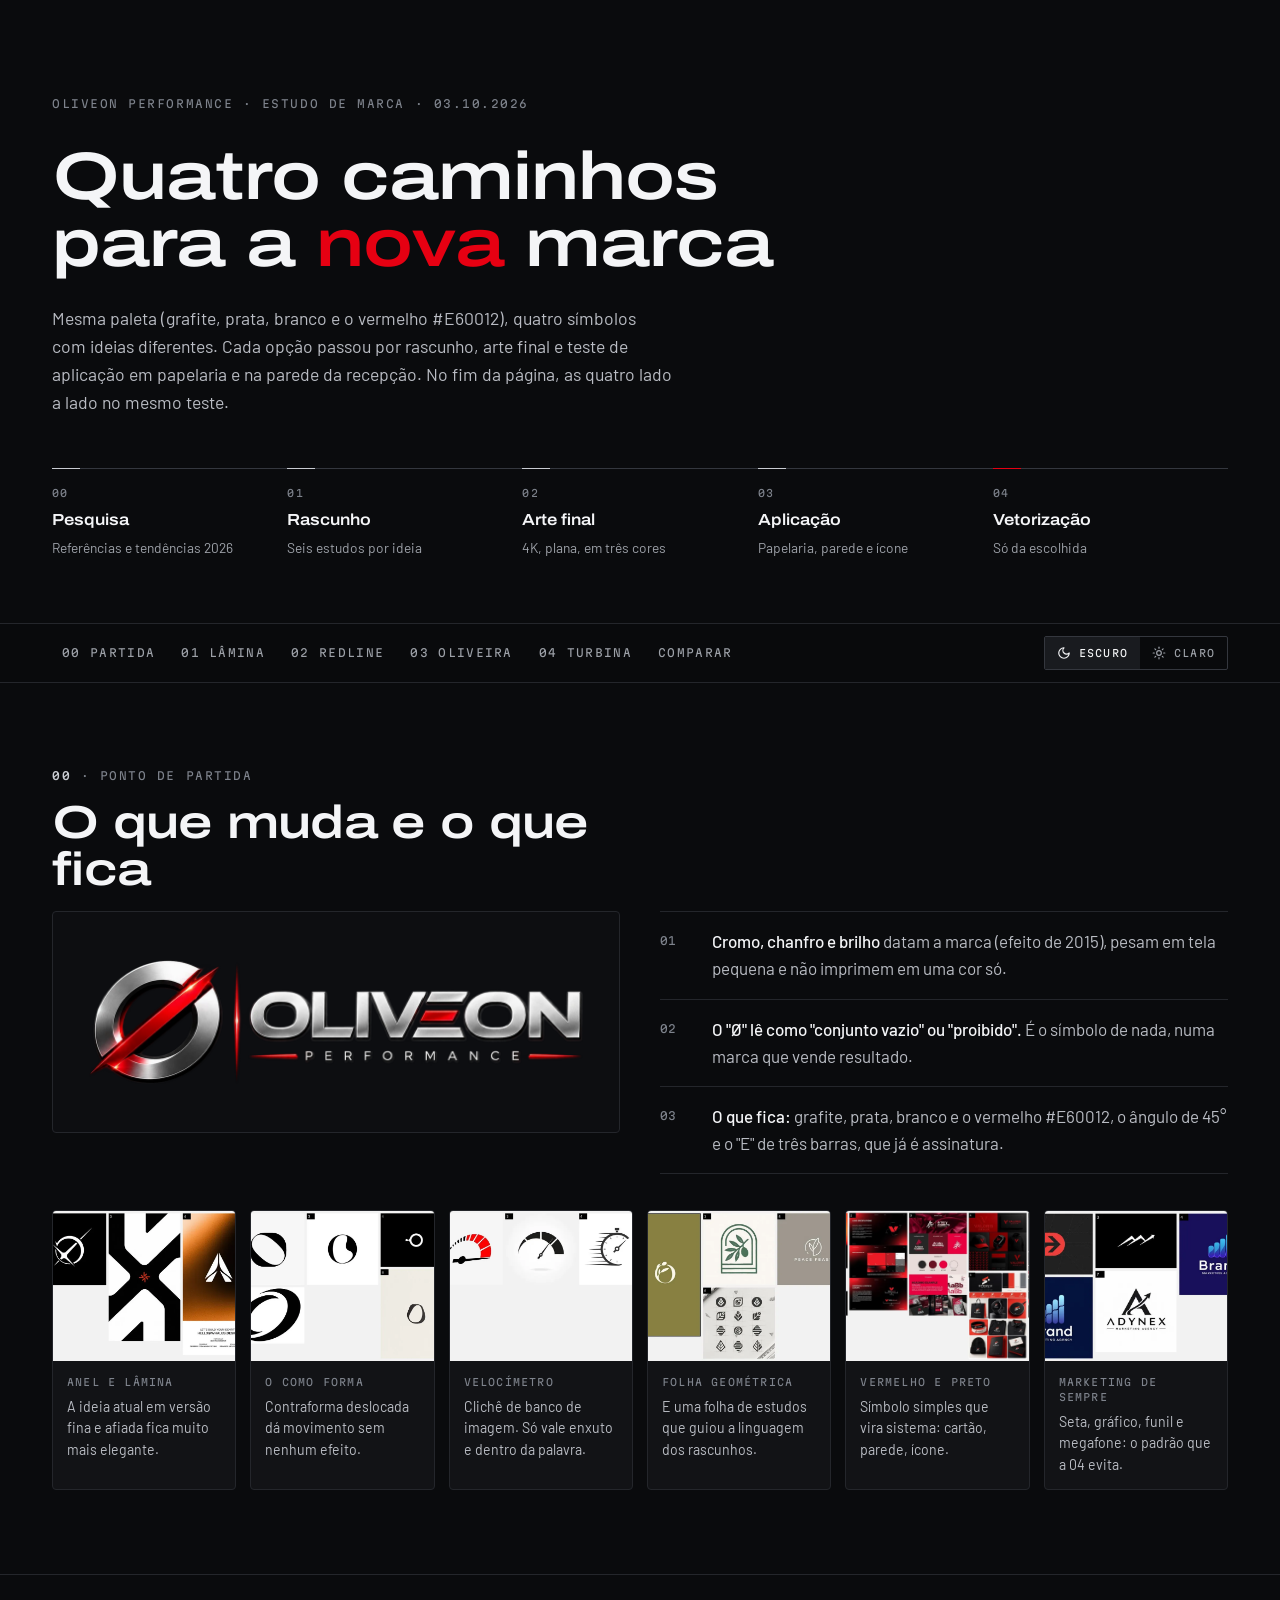
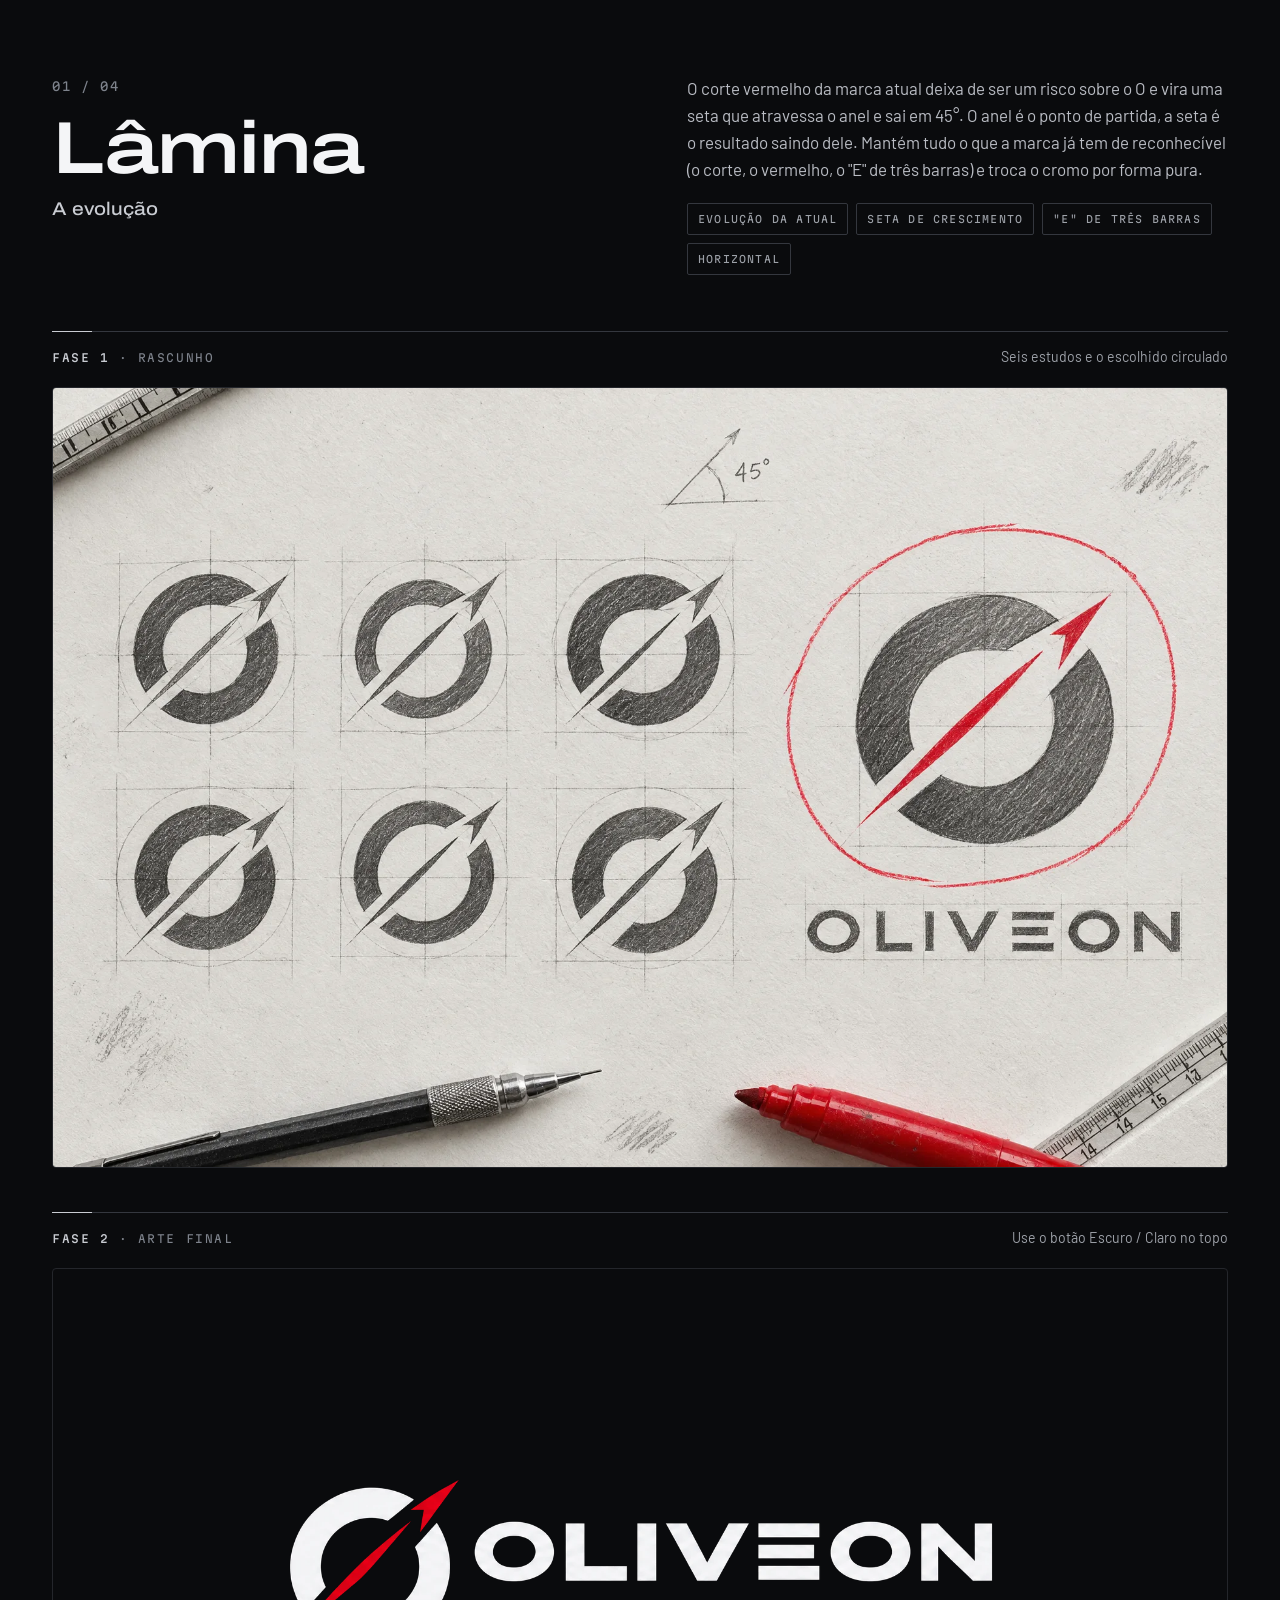
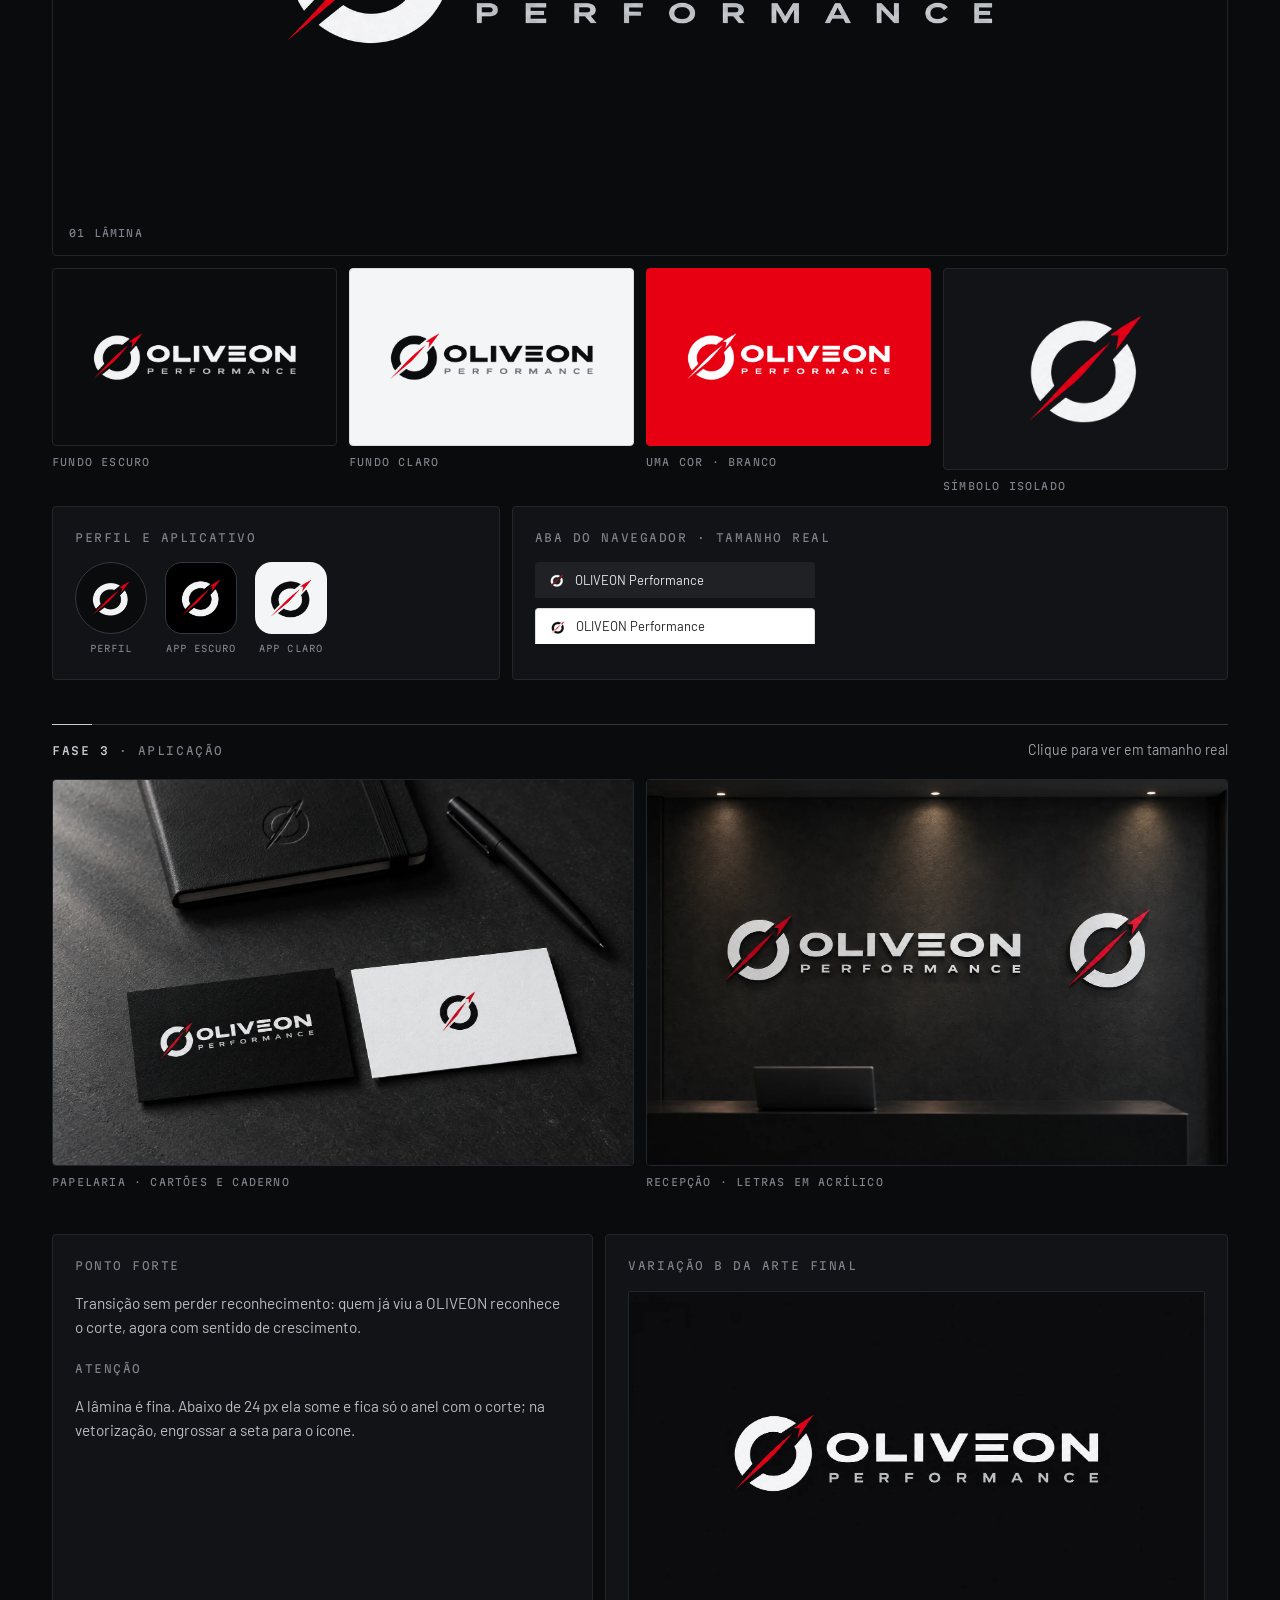
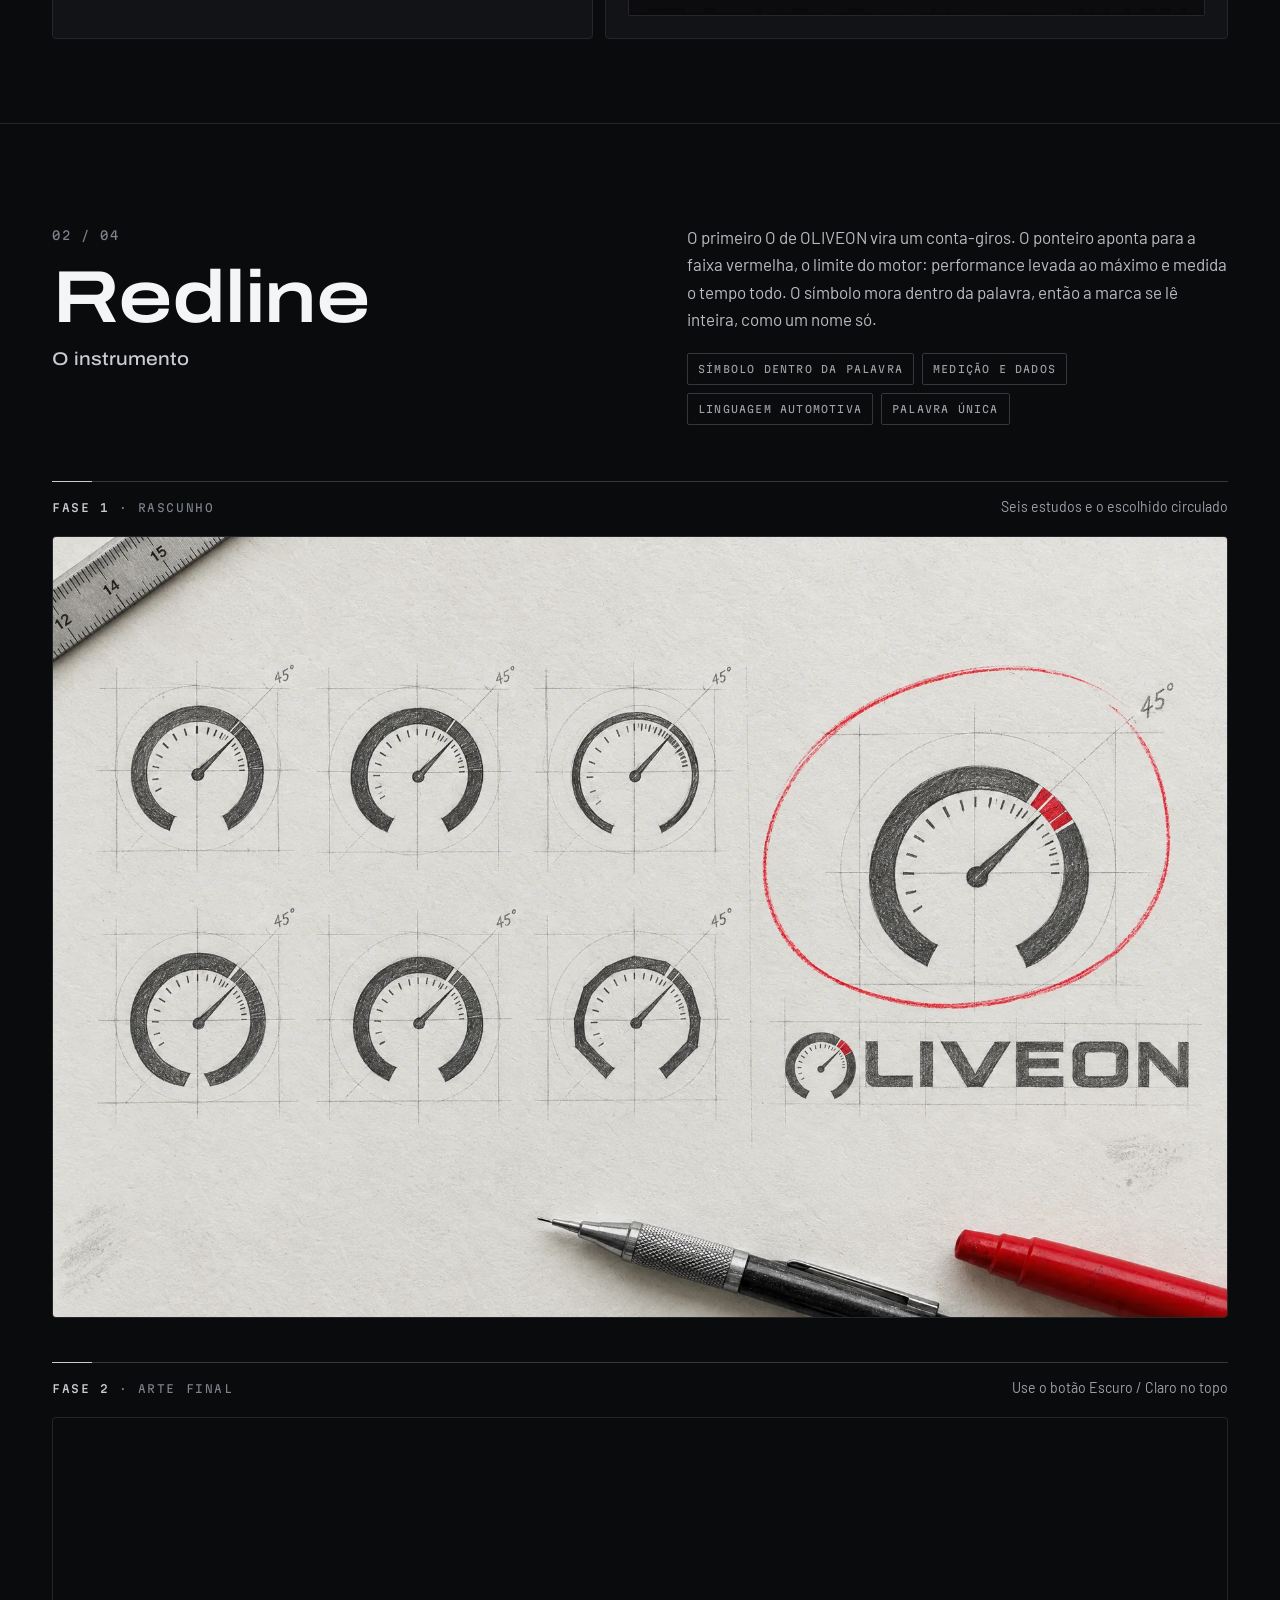
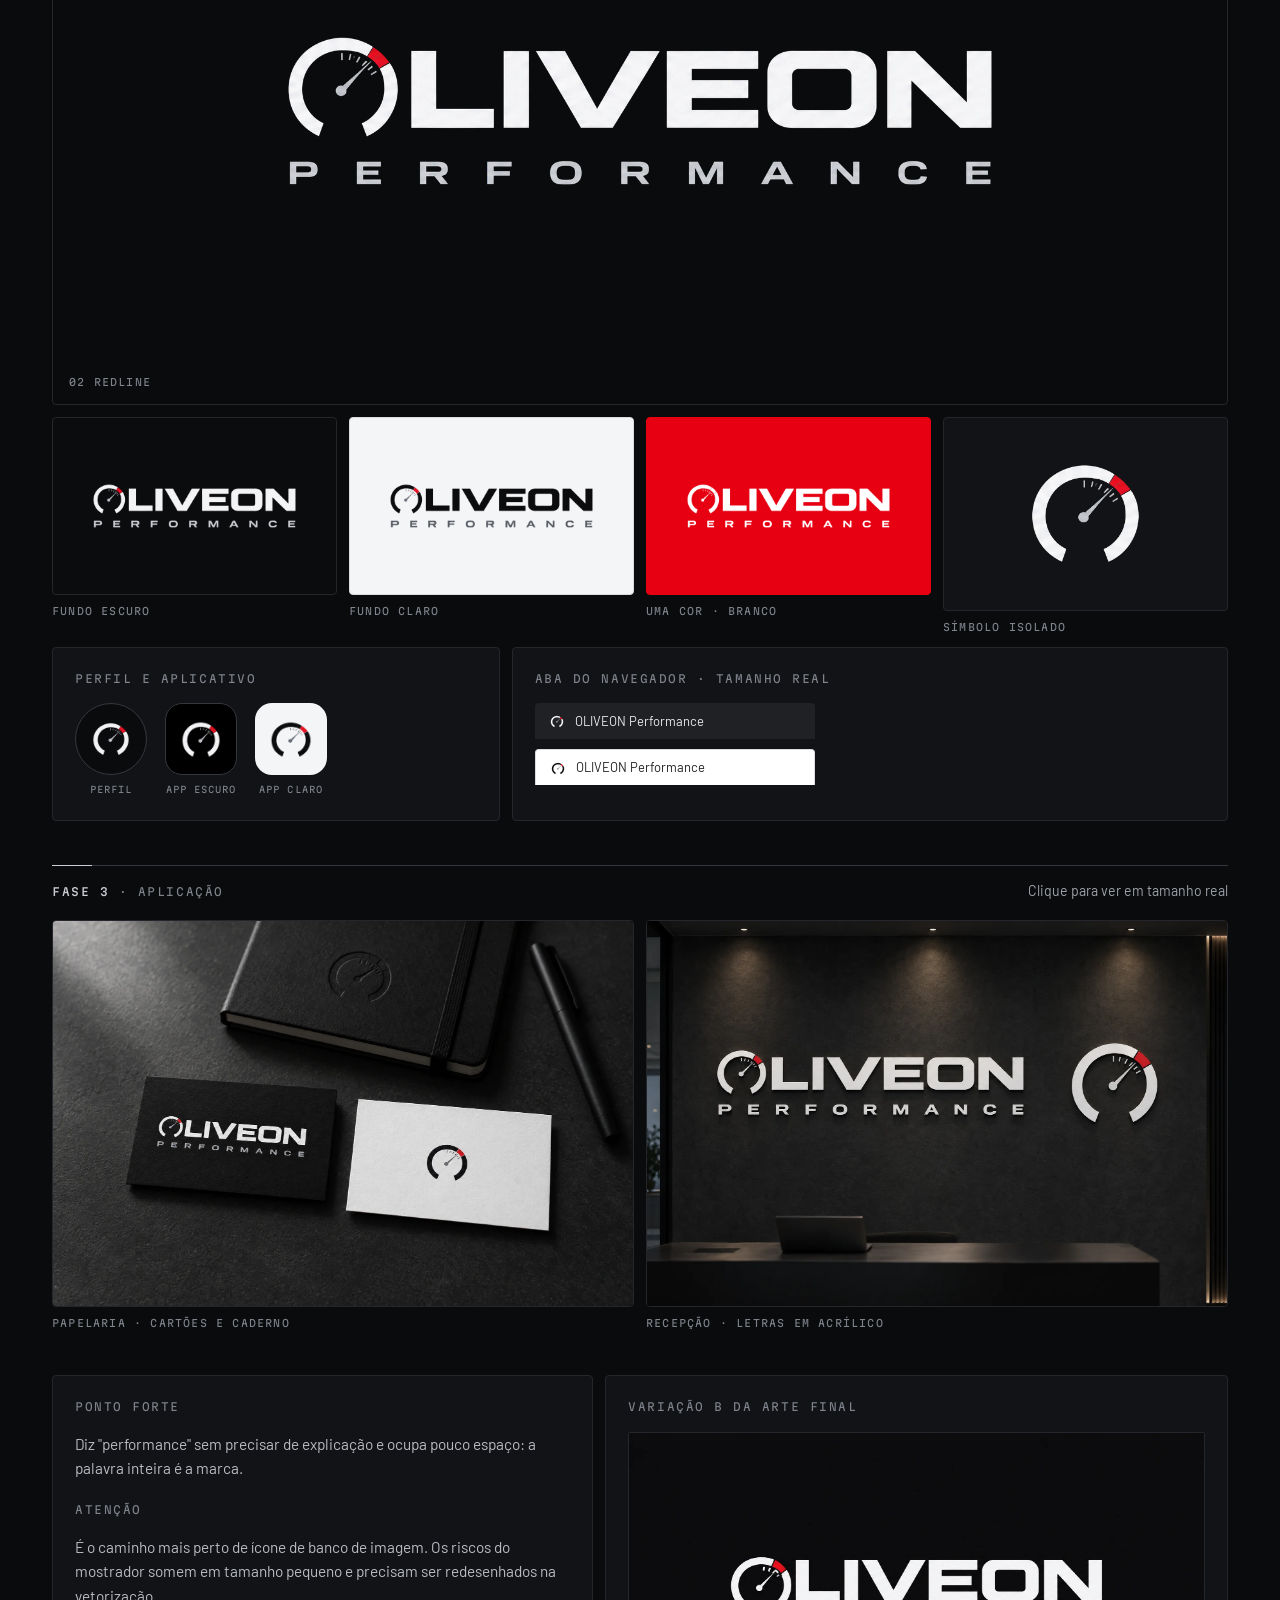
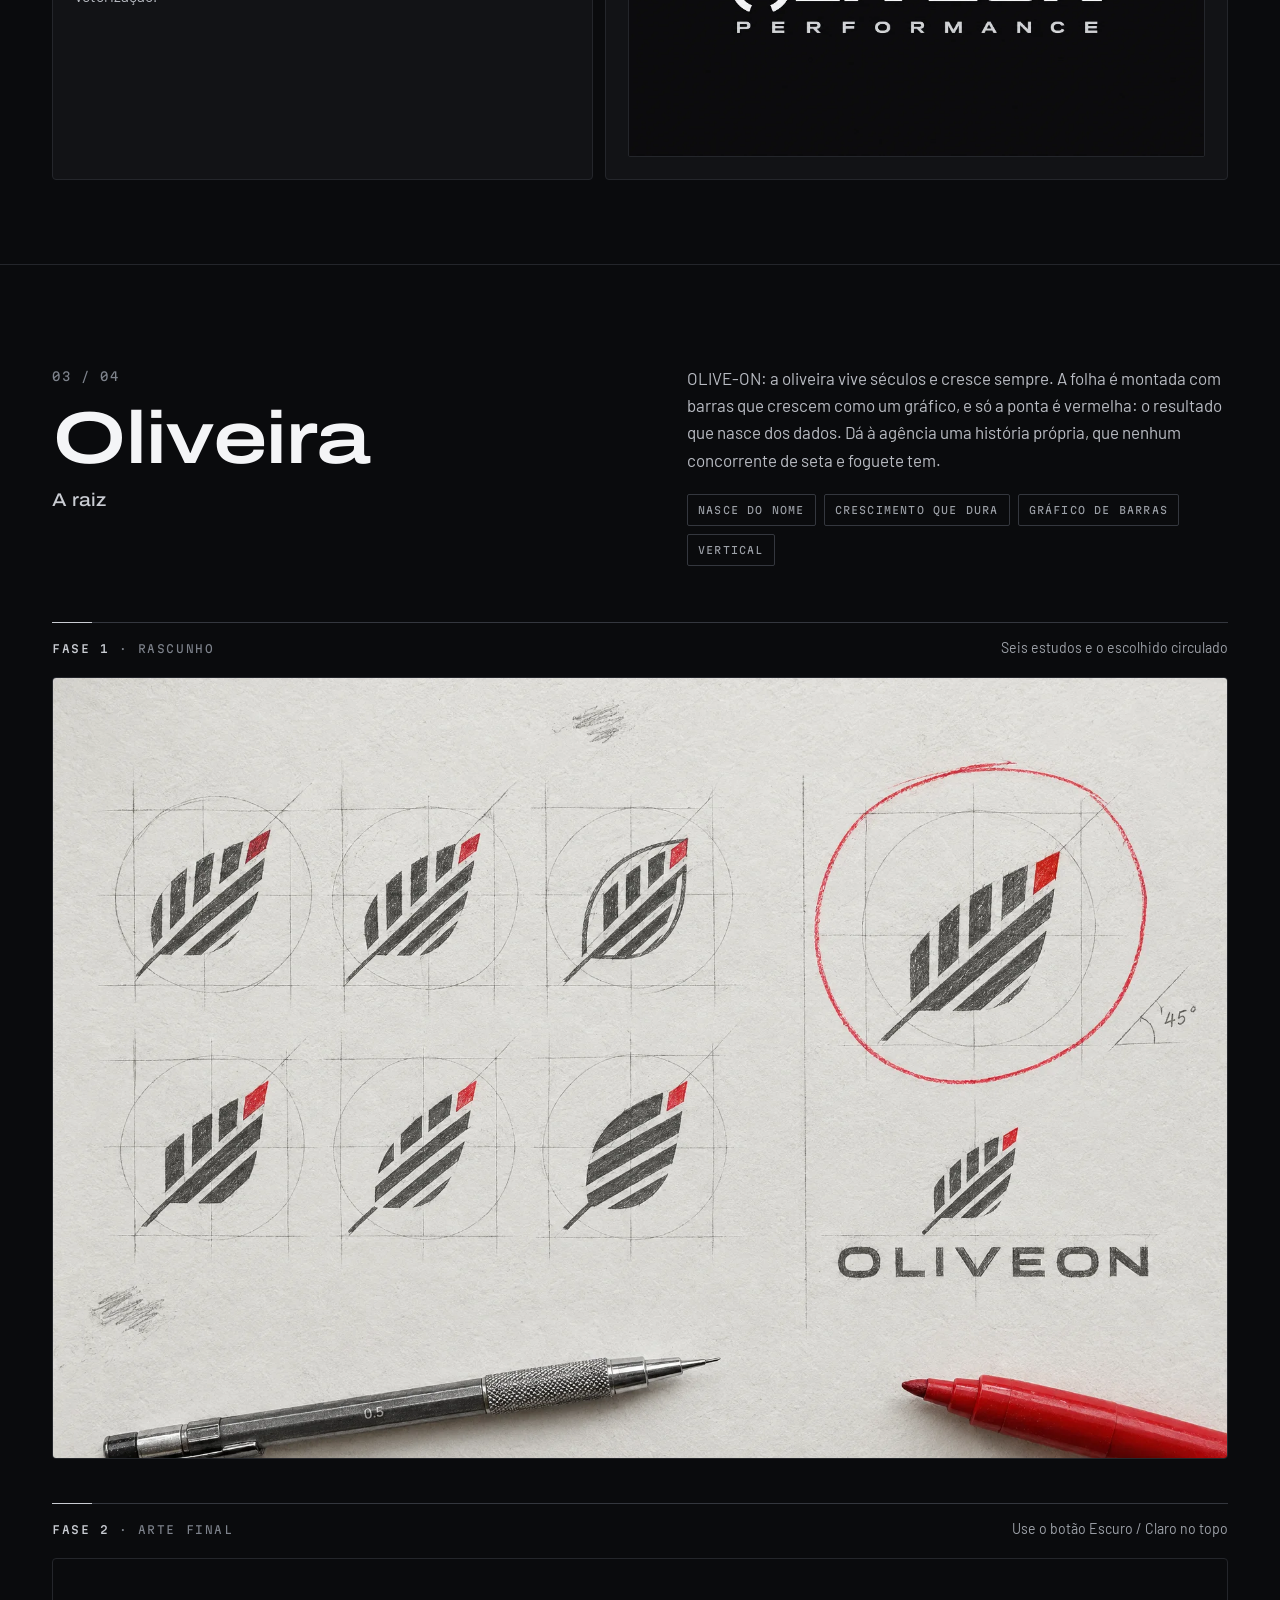
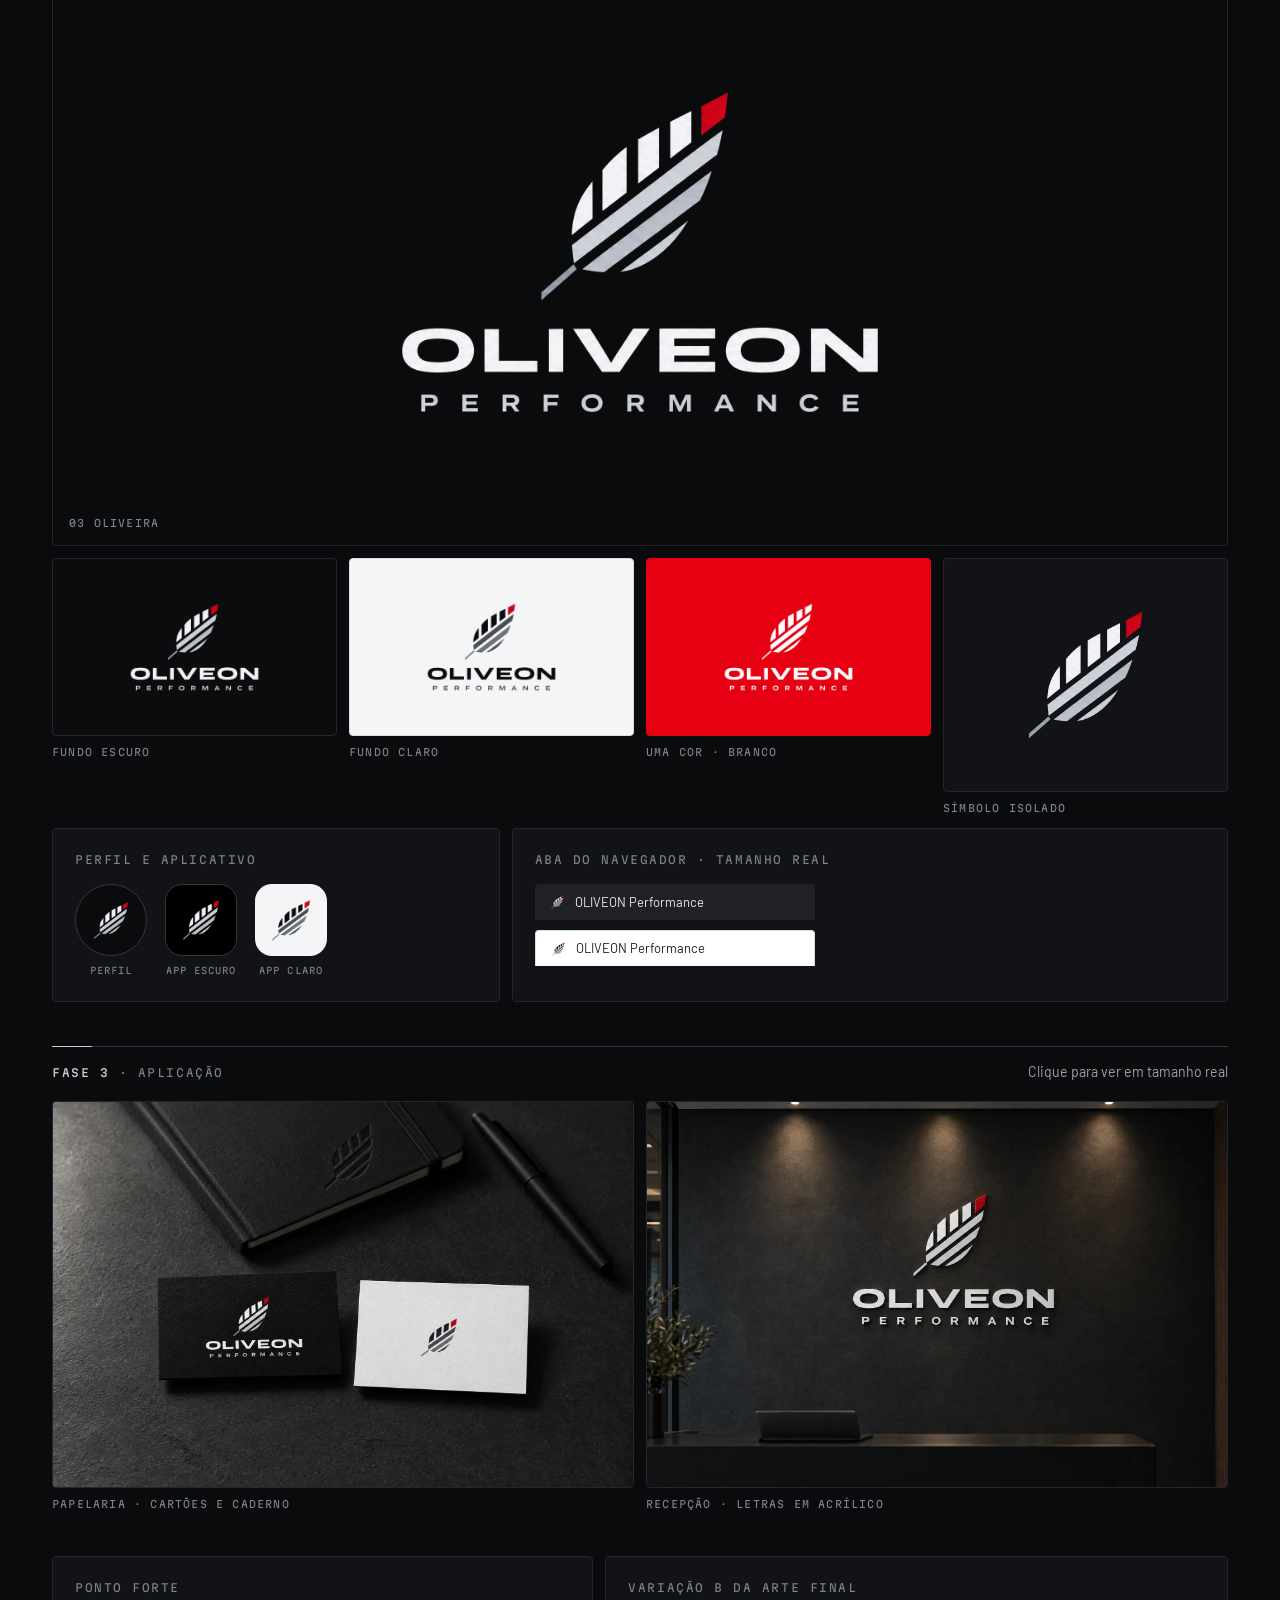
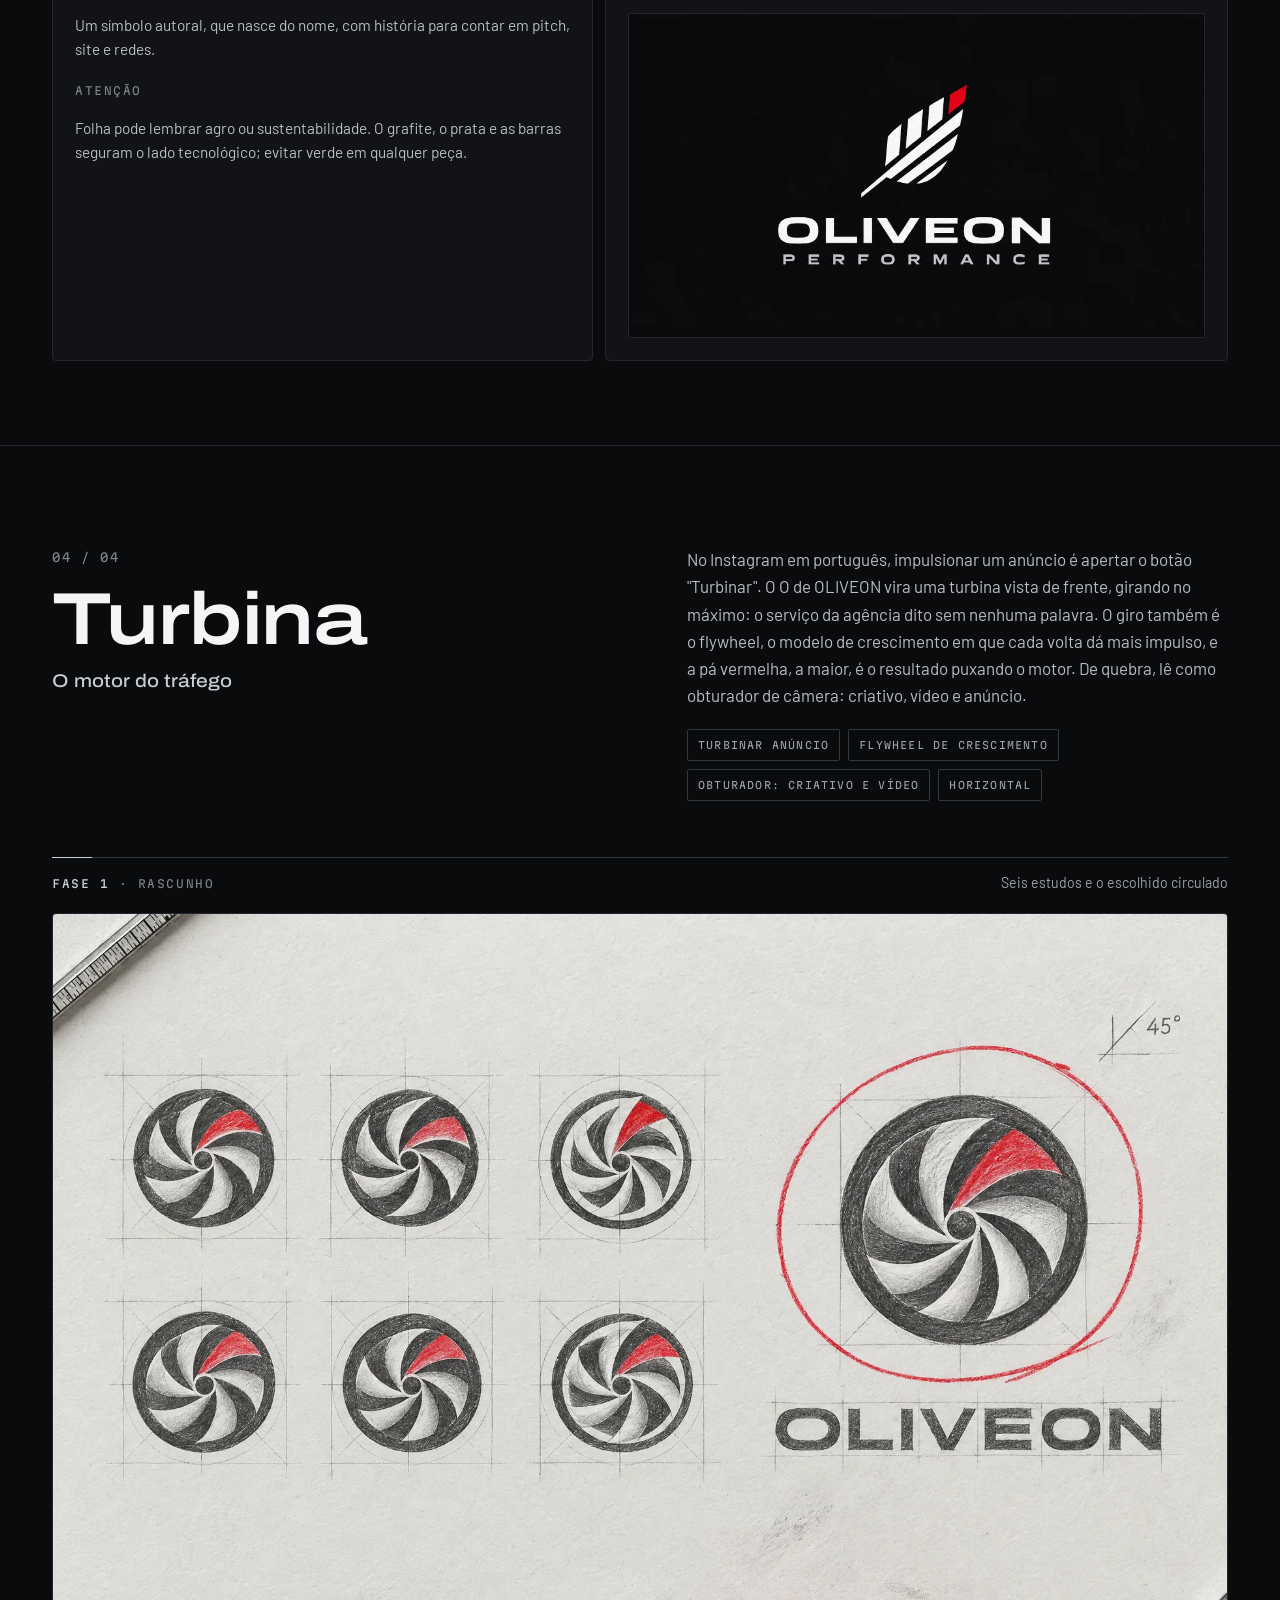
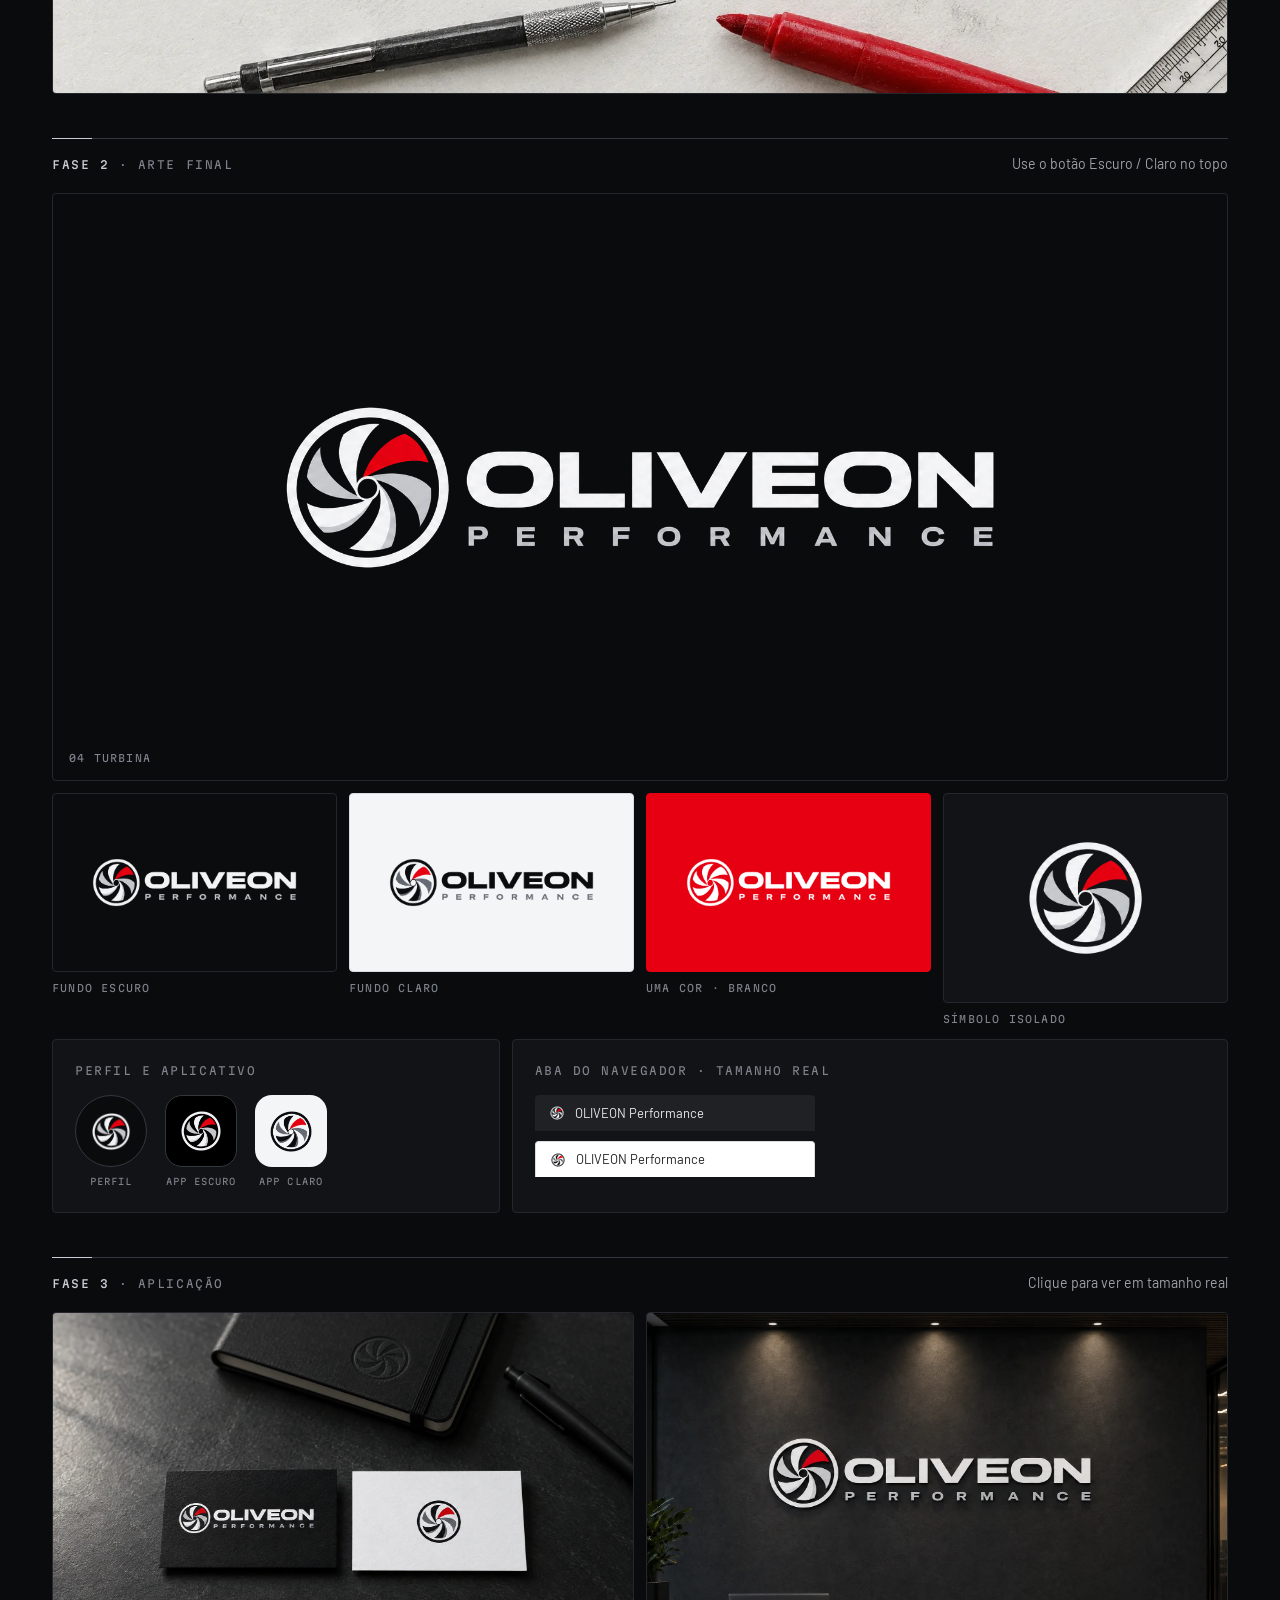
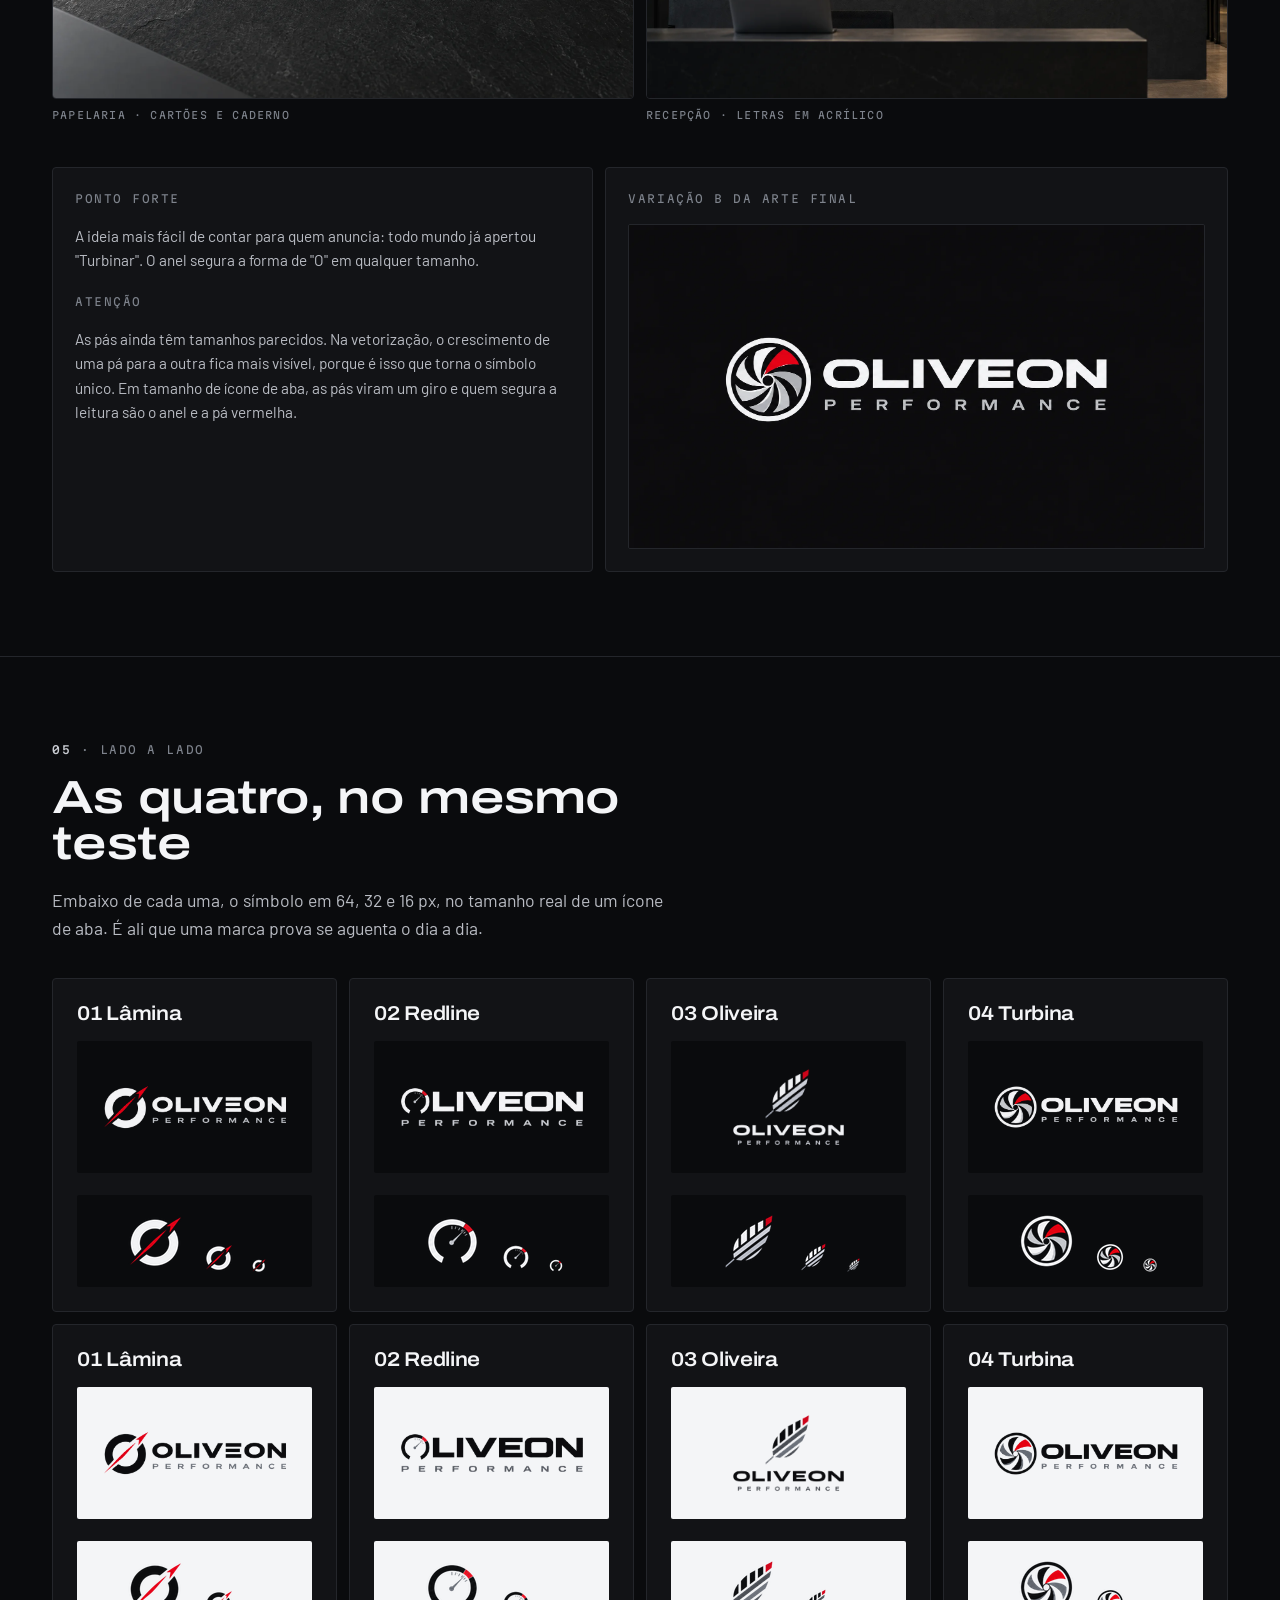
==== commit 7a12b488: "Nova marca: opção 04 Turbina na apresentação, comparativo com as quatro Co-Authored-By: Claude Opus " ====
--- a/nova-marca/index.html
+++ b/nova-marca/index.html
@@ -5,9 +5,9 @@
 <meta name="viewport" content="width=device-width, initial-scale=1">
 <meta name="robots" content="noindex, nofollow">
 <title>OLIVEON · Nova marca</title>
-<meta name="description" content="Três propostas para a nova marca da OLIVEON Performance: rascunho, arte final e aplicação.">
+<meta name="description" content="Quatro propostas para a nova marca da OLIVEON Performance: rascunho, arte final e aplicação.">
 <meta property="og:title" content="OLIVEON · Nova marca">
-<meta property="og:description" content="Três propostas para escolher: Lâmina, Redline e Oliveira.">
+<meta property="og:description" content="Quatro propostas para escolher: Lâmina, Redline, Oliveira e Turbina.">
 <meta property="og:type" content="website">
 <meta property="og:image" content="https://www.oliveonperformance.com.br/nova-marca/web/og.jpg">
 <meta property="og:image:width" content="1200">
@@ -81,7 +81,7 @@
 .lista li span{font-family:var(--mono);font-size:11px;color:var(--steel-dim);padding-top:4px}
 .lista li b{color:var(--text);font-weight:500}
 
-.pesquisa{display:grid;grid-template-columns:repeat(5,minmax(0,1fr));gap:14px;margin-top:36px}
+.pesquisa{display:grid;grid-template-columns:repeat(6,minmax(0,1fr));gap:14px;margin-top:36px}
 .pesquisa figure{min-width:0;background:var(--card);border:1px solid var(--border);border-radius:4px;overflow:hidden;display:flex;flex-direction:column}
 .pesquisa img{width:100%;height:150px;object-fit:cover;object-position:top}
 .pesquisa figcaption{padding:14px;font-size:.88rem;color:var(--text-2);line-height:1.5}
@@ -148,7 +148,7 @@
 .leitura .var img{border-radius:2px;border:1px solid var(--border)}
 
 /* Comparativo */
-.comp{display:grid;grid-template-columns:repeat(3,minmax(0,1fr));gap:12px;margin-top:36px}
+.comp{display:grid;grid-template-columns:repeat(4,minmax(0,1fr));gap:12px;margin-top:36px}
 .comp>div{min-width:0;background:var(--card);border:1px solid var(--border);border-radius:4px;padding:24px;display:flex;flex-direction:column;gap:18px}
 .comp .logo{aspect-ratio:16/9;display:grid;place-items:center;background:var(--bg);border-radius:2px}
 .comp .logo img{max-width:80%;max-height:60%;width:auto}
@@ -169,7 +169,8 @@
   .duas,.op-cab{grid-template-columns:minmax(0,1fr);gap:28px}
   .pesquisa{grid-template-columns:repeat(2,minmax(0,1fr))}
   .usos{grid-template-columns:minmax(0,1fr)}
-  .leitura,.comp{grid-template-columns:minmax(0,1fr)}
+  .leitura{grid-template-columns:minmax(0,1fr)}
+  .comp{grid-template-columns:repeat(2,minmax(0,1fr))}
   .processo{grid-template-columns:repeat(2,minmax(0,1fr));row-gap:22px}
 }
 @media (max-width:640px){
@@ -177,6 +178,7 @@
   .topo{padding:56px 0 44px}
   .secao,.op{padding:60px 0}
   .versoes{grid-template-columns:repeat(2,minmax(0,1fr))}
+  .comp{grid-template-columns:minmax(0,1fr)}
   .mocks{grid-template-columns:minmax(0,1fr)}
   .palco{aspect-ratio:4/3}
   .palco img{max-width:84%}
@@ -193,8 +195,8 @@
 <header class="topo">
   <div class="wrap">
     <span class="mono">OLIVEON Performance · Estudo de marca · 03.10.2026</span>
-    <h1>Três caminhos para a <em>nova</em> marca</h1>
-    <p class="lead">Mesma paleta (grafite, prata, branco e o vermelho #E60012), três símbolos com ideias diferentes. Cada opção passou por rascunho, arte final e teste de aplicação em papelaria e na parede da recepção. No fim da página, as três lado a lado no mesmo teste.</p>
+    <h1>Quatro caminhos para a <em>nova</em> marca</h1>
+    <p class="lead">Mesma paleta (grafite, prata, branco e o vermelho #E60012), quatro símbolos com ideias diferentes. Cada opção passou por rascunho, arte final e teste de aplicação em papelaria e na parede da recepção. No fim da página, as quatro lado a lado no mesmo teste.</p>
     <div class="processo">
       <div><span>00</span><strong>Pesquisa</strong><small>Referências e tendências 2026</small></div>
       <div><span>01</span><strong>Rascunho</strong><small>Seis estudos por ideia</small></div>
@@ -212,6 +214,7 @@
       <a href="#o1">01 Lâmina</a>
       <a href="#o2">02 Redline</a>
       <a href="#o3">03 Oliveira</a>
+      <a href="#o4">04 Turbina</a>
       <a href="#comparar">Comparar</a>
     </nav>
     <div class="alterna" role="group" aria-label="Fundo das artes">
@@ -240,6 +243,7 @@
       <figure><a href="web/pin-r2-gauge.webp" target="_blank"><img src="web/pin-r2-gauge.webp" alt="Referências de velocímetro" loading="lazy" width="1400" height="566"></a><figcaption><b>Velocímetro</b>Clichê de banco de imagem. Só vale enxuto e dentro da palavra.</figcaption></figure>
       <figure><a href="web/pin-r4-olive.webp" target="_blank"><img src="web/pin-r4-olive.webp" alt="Referências de folha de oliveira geométrica" loading="lazy" width="1400" height="566"></a><figcaption><b>Folha geométrica</b>E uma folha de estudos que guiou a linguagem dos rascunhos.</figcaption></figure>
       <figure><a href="web/pin-r7-plate.webp" target="_blank"><img src="web/pin-r7-plate.webp" alt="Apresentações de marca em vermelho e preto" loading="lazy" width="1400" height="703"></a><figcaption><b>Vermelho e preto</b>Símbolo simples que vira sistema: cartão, parede, ícone.</figcaption></figure>
+      <figure><a href="web/pin-r14-marketing.webp" target="_blank"><img src="web/pin-r14-marketing.webp" alt="Logos comuns de agências de marketing" loading="lazy" width="1400" height="498"></a><figcaption><b>Marketing de sempre</b>Seta, gráfico, funil e megafone: o padrão que a 04 evita.</figcaption></figure>
     </div>
   </div>
 </section>
@@ -248,15 +252,15 @@
 
 <section class="secao" id="comparar">
   <div class="wrap">
-    <span class="rot"><b>04</b> · Lado a lado</span>
-    <h2>As três, no mesmo teste</h2>
+    <span class="rot"><b>05</b> · Lado a lado</span>
+    <h2>As quatro, no mesmo teste</h2>
     <p class="lead">Embaixo de cada uma, o símbolo em 64, 32 e 16 px, no tamanho real de um ícone de aba. É ali que uma marca prova se aguenta o dia a dia.</p>
     <div class="comp" id="comp"></div>
     <div class="comp claro" id="comp-claro" style="margin-top:12px"></div>
     <div class="recomenda">
       <span class="rot">Leitura da direção de arte</span>
-      <h3>Nossa recomendação: 03 Oliveira</h3>
-      <p>É a única das três que nenhum concorrente tem: nasce do próprio nome, conta uma história (a oliveira cresce por séculos) e ainda fala de dados pelas barras. Se a prioridade for não perder o reconhecimento de quem já conhece a OLIVEON, a 01 Lâmina é a transição mais segura. A 02 Redline comunica "performance" na hora, mas é a que mais se aproxima de ícone pronto.</p>
+      <h3>Nossa recomendação: 04 Turbina</h3>
+      <p>É a que se explica sozinha para quem anuncia: no Brasil, impulsionar é "turbinar", e o símbolo mostra o serviço da agência girando no máximo, com uma forma que nenhuma agência do setor usa. Se a prioridade for uma história de marca mais autoral, a 03 Oliveira, que nasce do próprio nome. Se for não perder o reconhecimento de quem já conhece a OLIVEON, a 01 Lâmina é a transição mais segura. A 02 Redline comunica "performance" na hora, mas é a que mais se aproxima de ícone pronto.</p>
     </div>
     <ul class="passos">
       <li><span>01</span><div><b>Escolha o número da opção</b> (ou diga o que misturar entre elas).</div></li>
@@ -297,8 +301,16 @@
     txt: 'OLIVE-ON: a oliveira vive séculos e cresce sempre. A folha é montada com barras que crescem como um gráfico, e só a ponta é vermelha: o resultado que nasce dos dados. Dá à agência uma história própria, que nenhum concorrente de seta e foguete tem.',
     tags: ['Nasce do nome', 'Crescimento que dura', 'Gráfico de barras', 'Vertical'],
     rascunho: 'r3-1', finais: ['f3-2', 'f3-1'], escolhida: 'f3-2', mocks: ['m3a-1', 'm3b-1'],
-    forte: 'O símbolo mais proprietário das três, com história para contar em pitch, site e redes.',
+    forte: 'Um símbolo autoral, que nasce do nome, com história para contar em pitch, site e redes.',
     atencao: 'Folha pode lembrar agro ou sustentabilidade. O grafite, o prata e as barras seguram o lado tecnológico; evitar verde em qualquer peça.',
+  },
+  {
+    id: 'o4', chave: 'turbina', n: '04', nome: 'Turbina', sub: 'O motor do tráfego',
+    txt: 'No Instagram em português, impulsionar um anúncio é apertar o botão "Turbinar". O O de OLIVEON vira uma turbina vista de frente, girando no máximo: o serviço da agência dito sem nenhuma palavra. O giro também é o flywheel, o modelo de crescimento em que cada volta dá mais impulso, e a pá vermelha, a maior, é o resultado puxando o motor. De quebra, lê como obturador de câmera: criativo, vídeo e anúncio.',
+    tags: ['Turbinar anúncio', 'Flywheel de crescimento', 'Obturador: criativo e vídeo', 'Horizontal'],
+    rascunho: 'r4-1', finais: ['f4-1', 'f4-2'], escolhida: 'f4-1', mocks: ['m4a-1', 'm4b-1'],
+    forte: 'A ideia mais fácil de contar para quem anuncia: todo mundo já apertou "Turbinar". O anel segura a forma de "O" em qualquer tamanho.',
+    atencao: 'As pás ainda têm tamanhos parecidos. Na vetorização, o crescimento de uma pá para a outra fica mais visível, porque é isso que torna o símbolo único. Em tamanho de ícone de aba, as pás viram um giro e quem segura a leitura são o anel e a pá vermelha.',
   },
 ];
 
@@ -310,7 +322,7 @@
   <div class="wrap">
     <div class="op-cab">
       <div>
-        <span class="idx">${o.n} / 03</span>
+        <span class="idx">${o.n} / 04</span>
         <h2>${o.nome}</h2>
         <span class="sub">${o.sub}</span>
       </div>
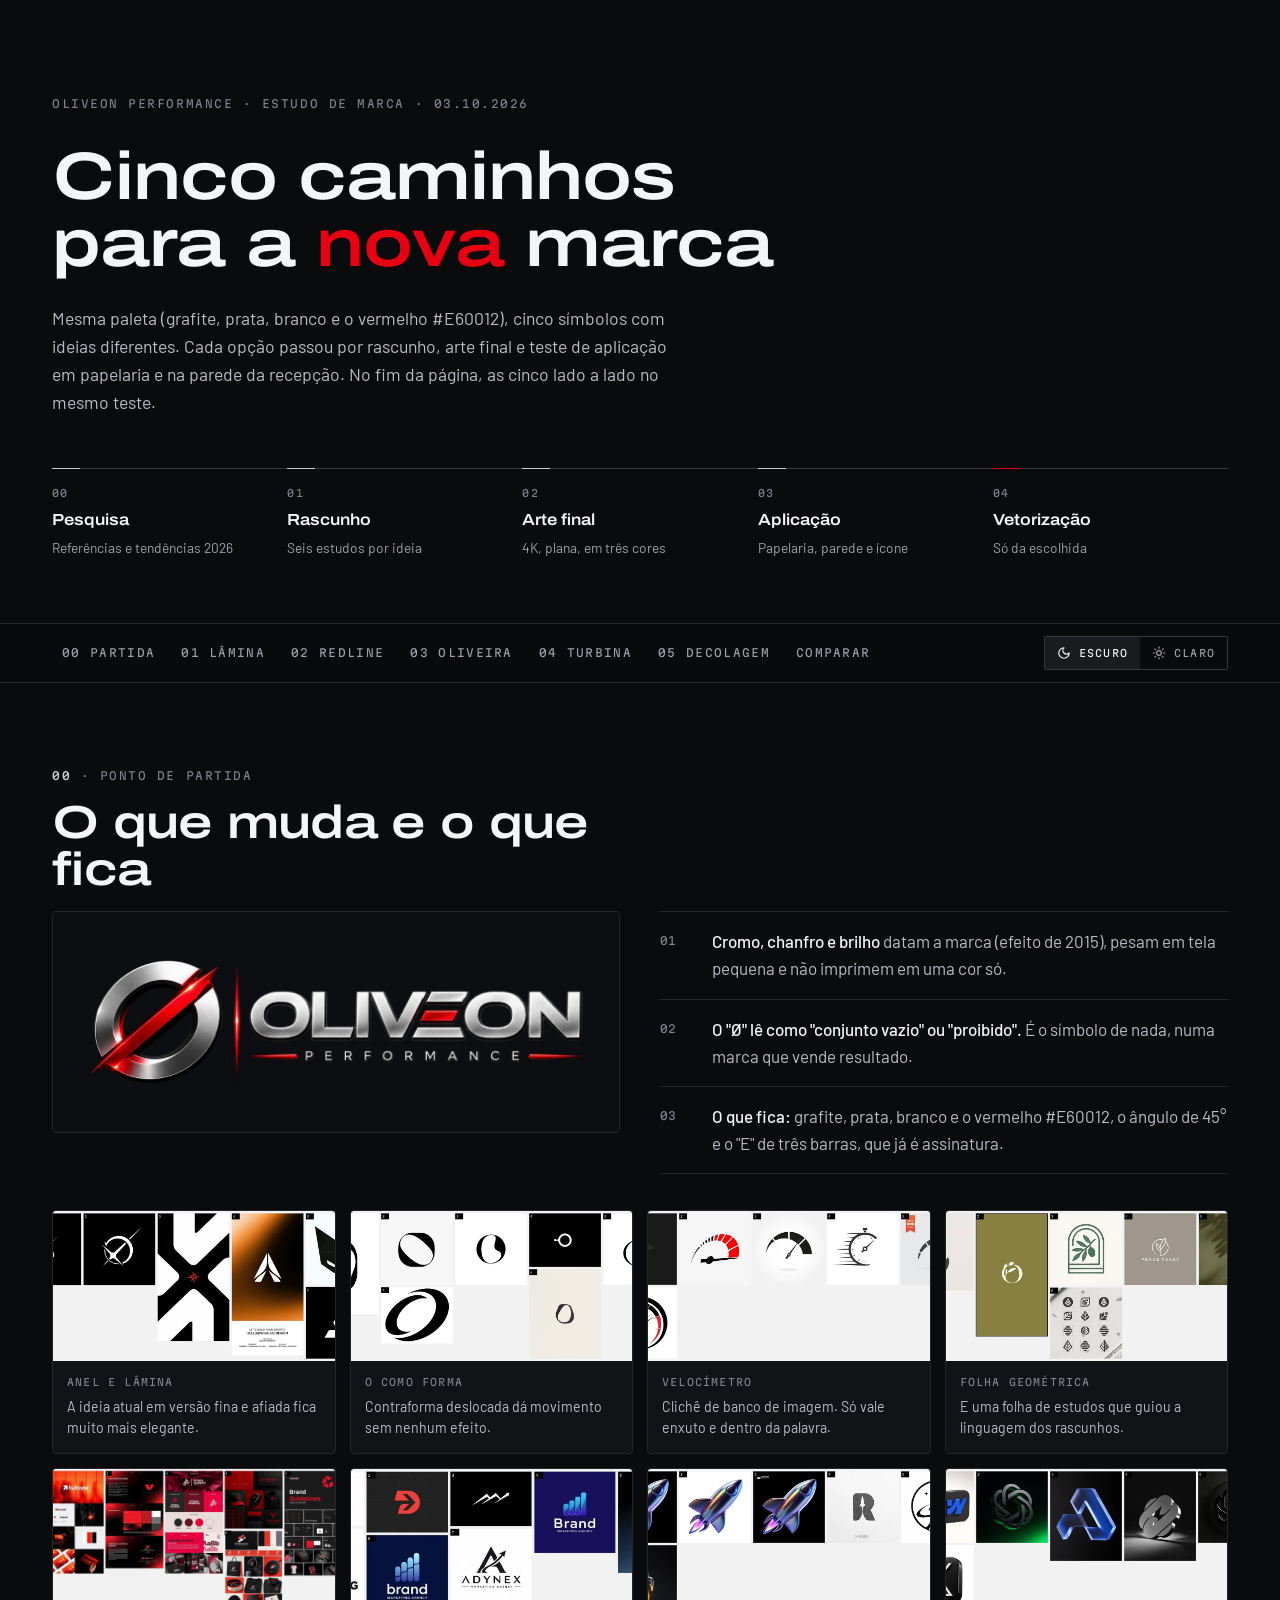
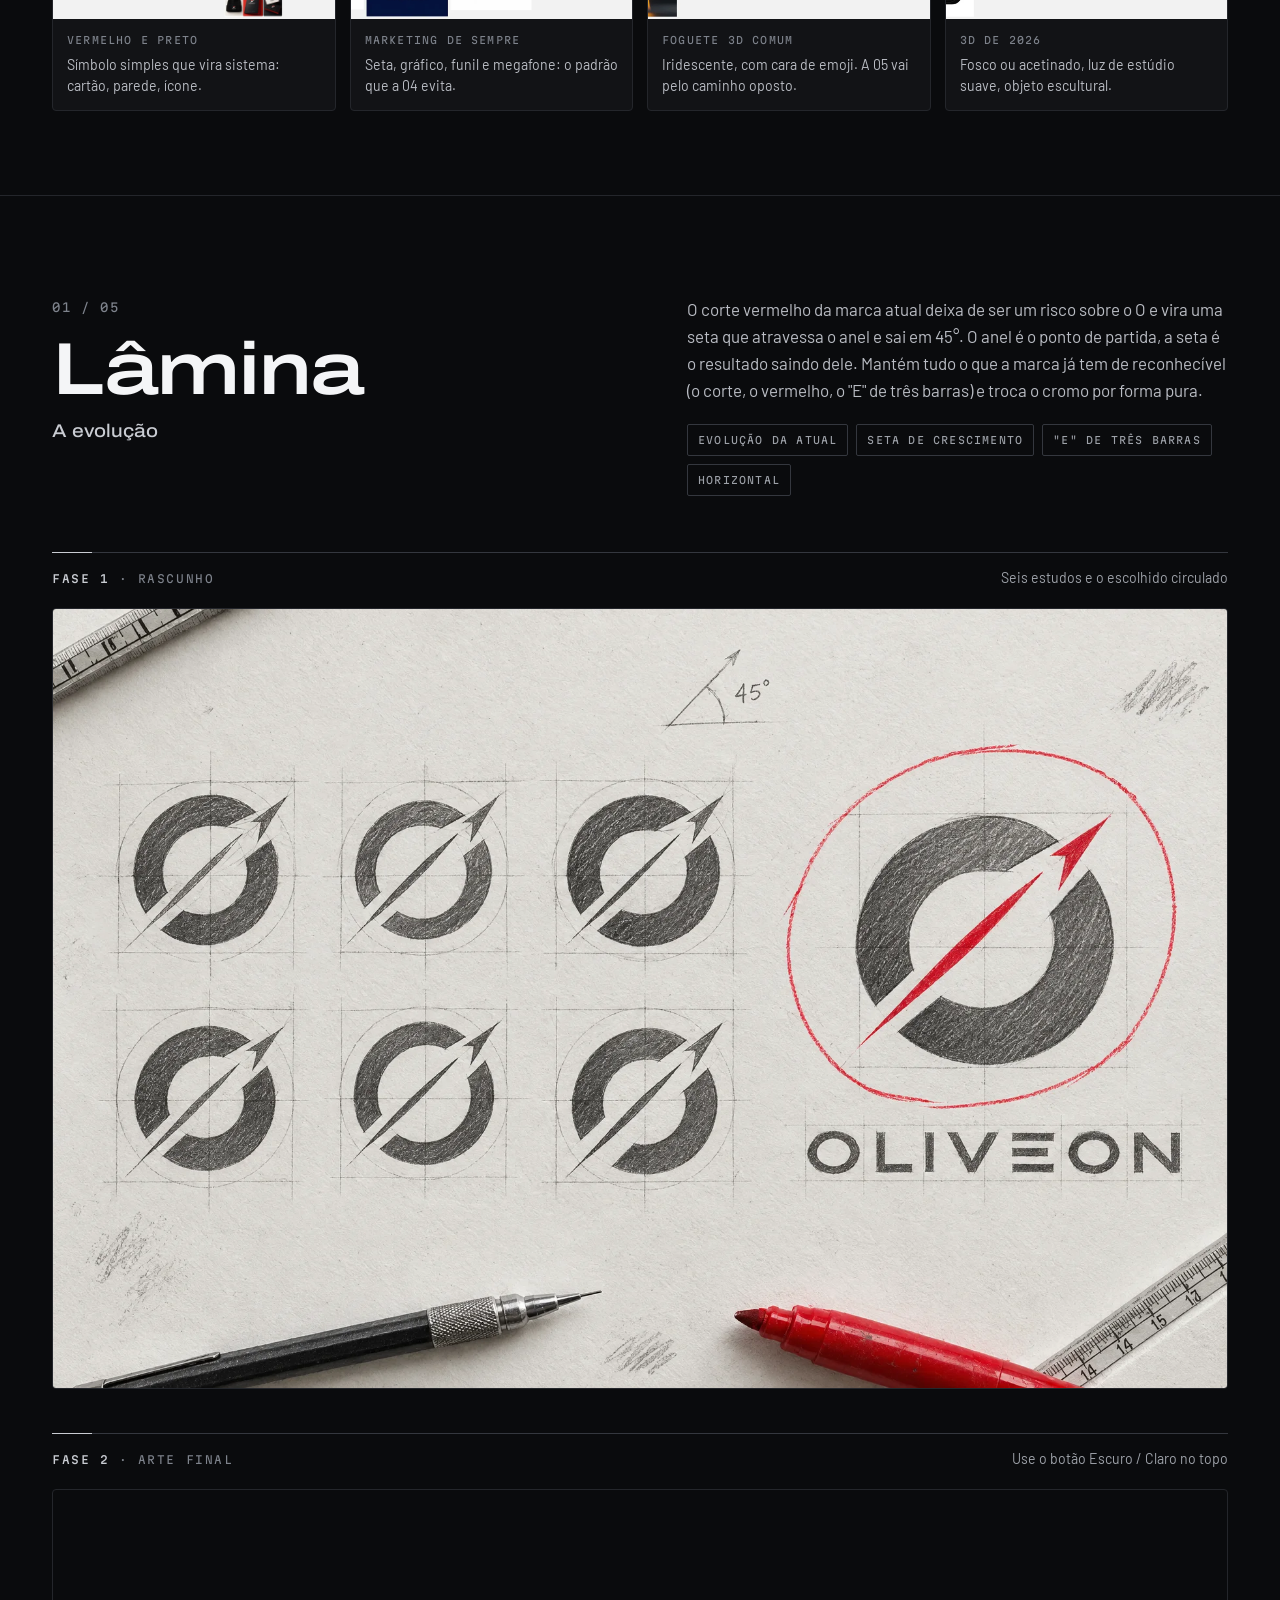
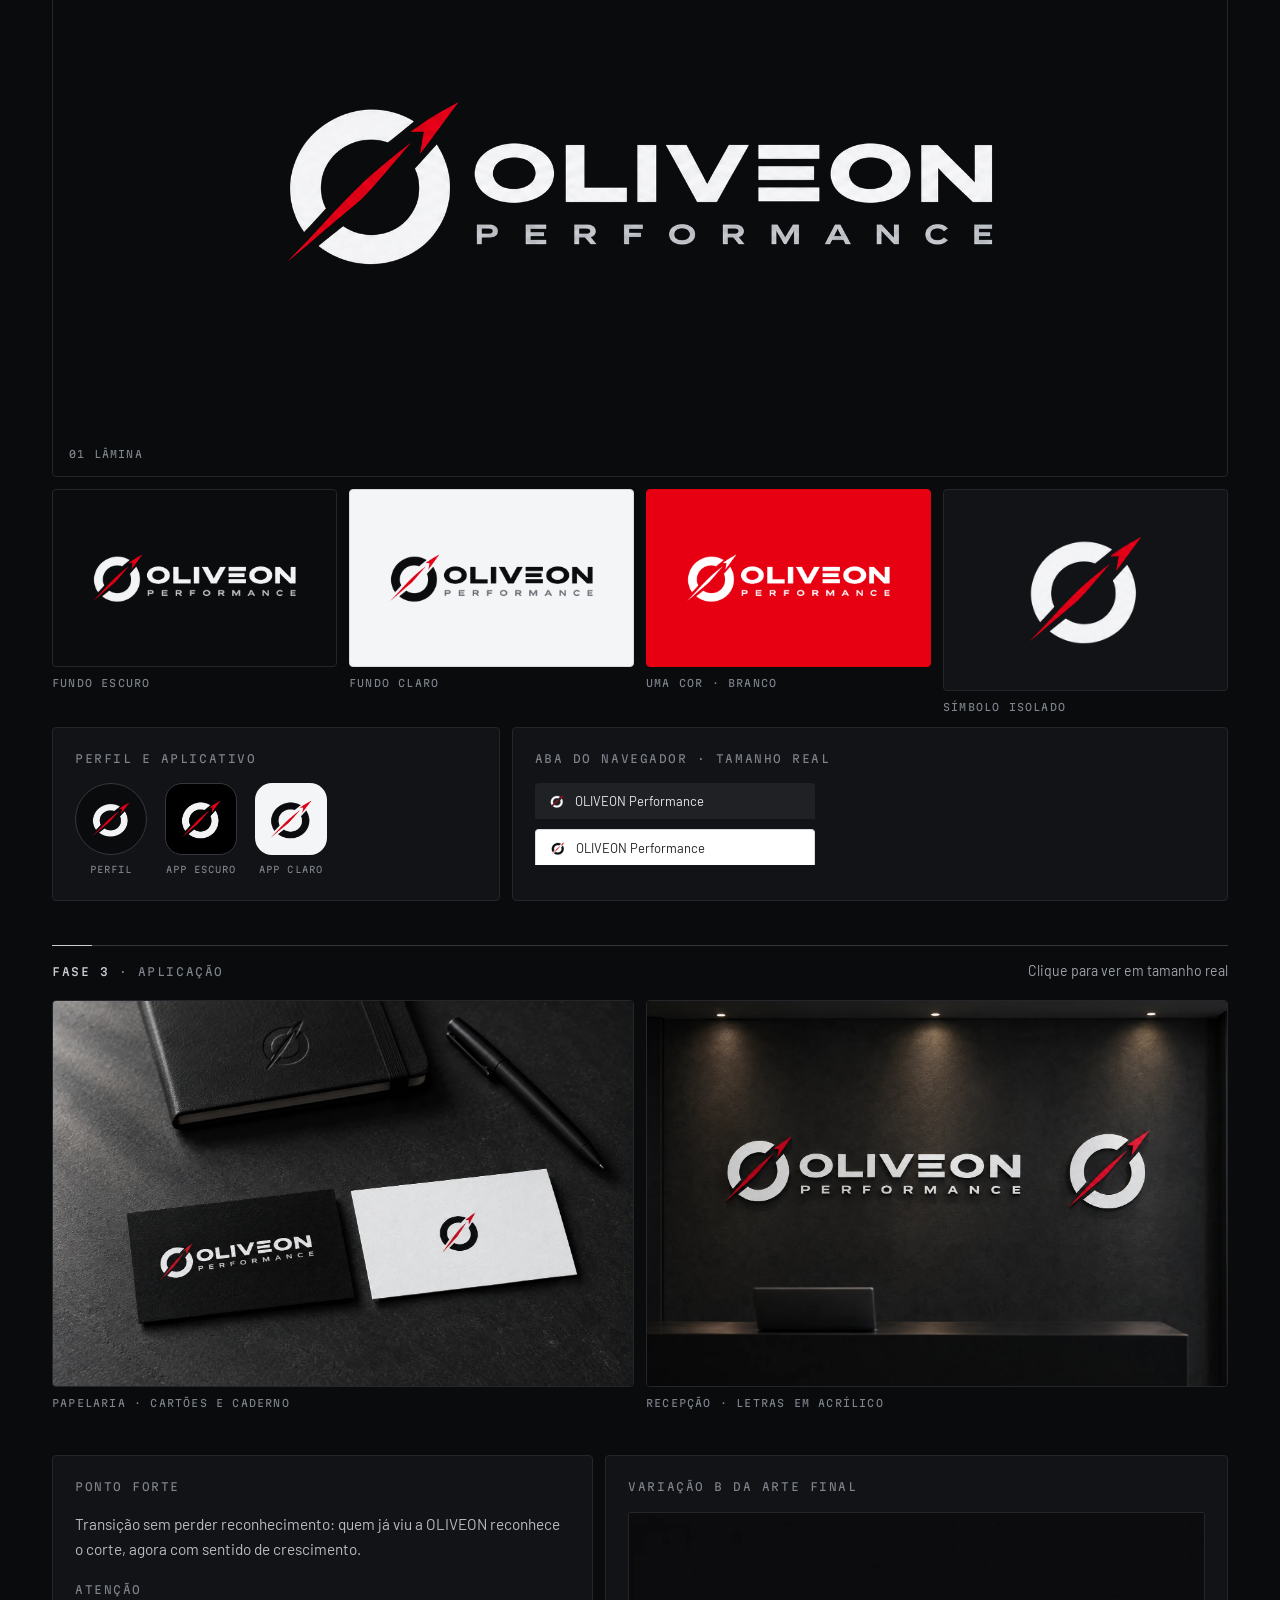
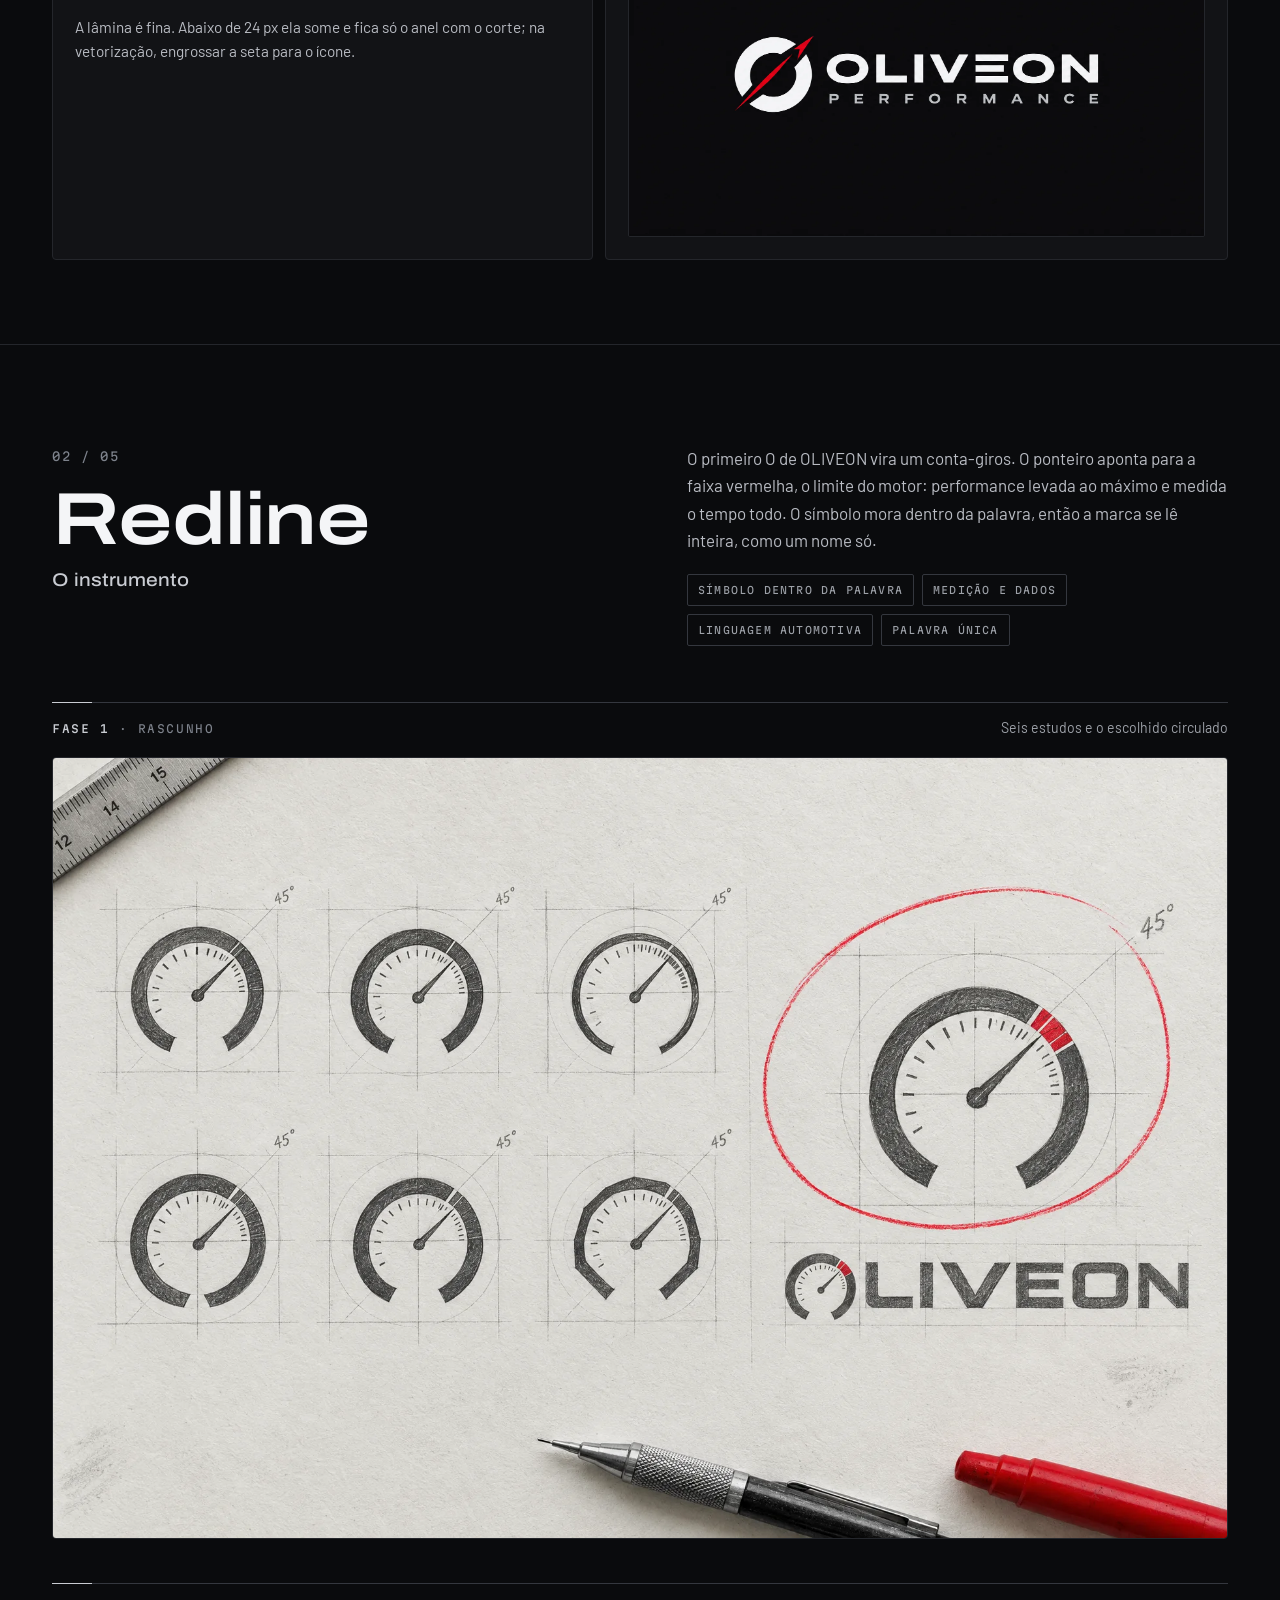
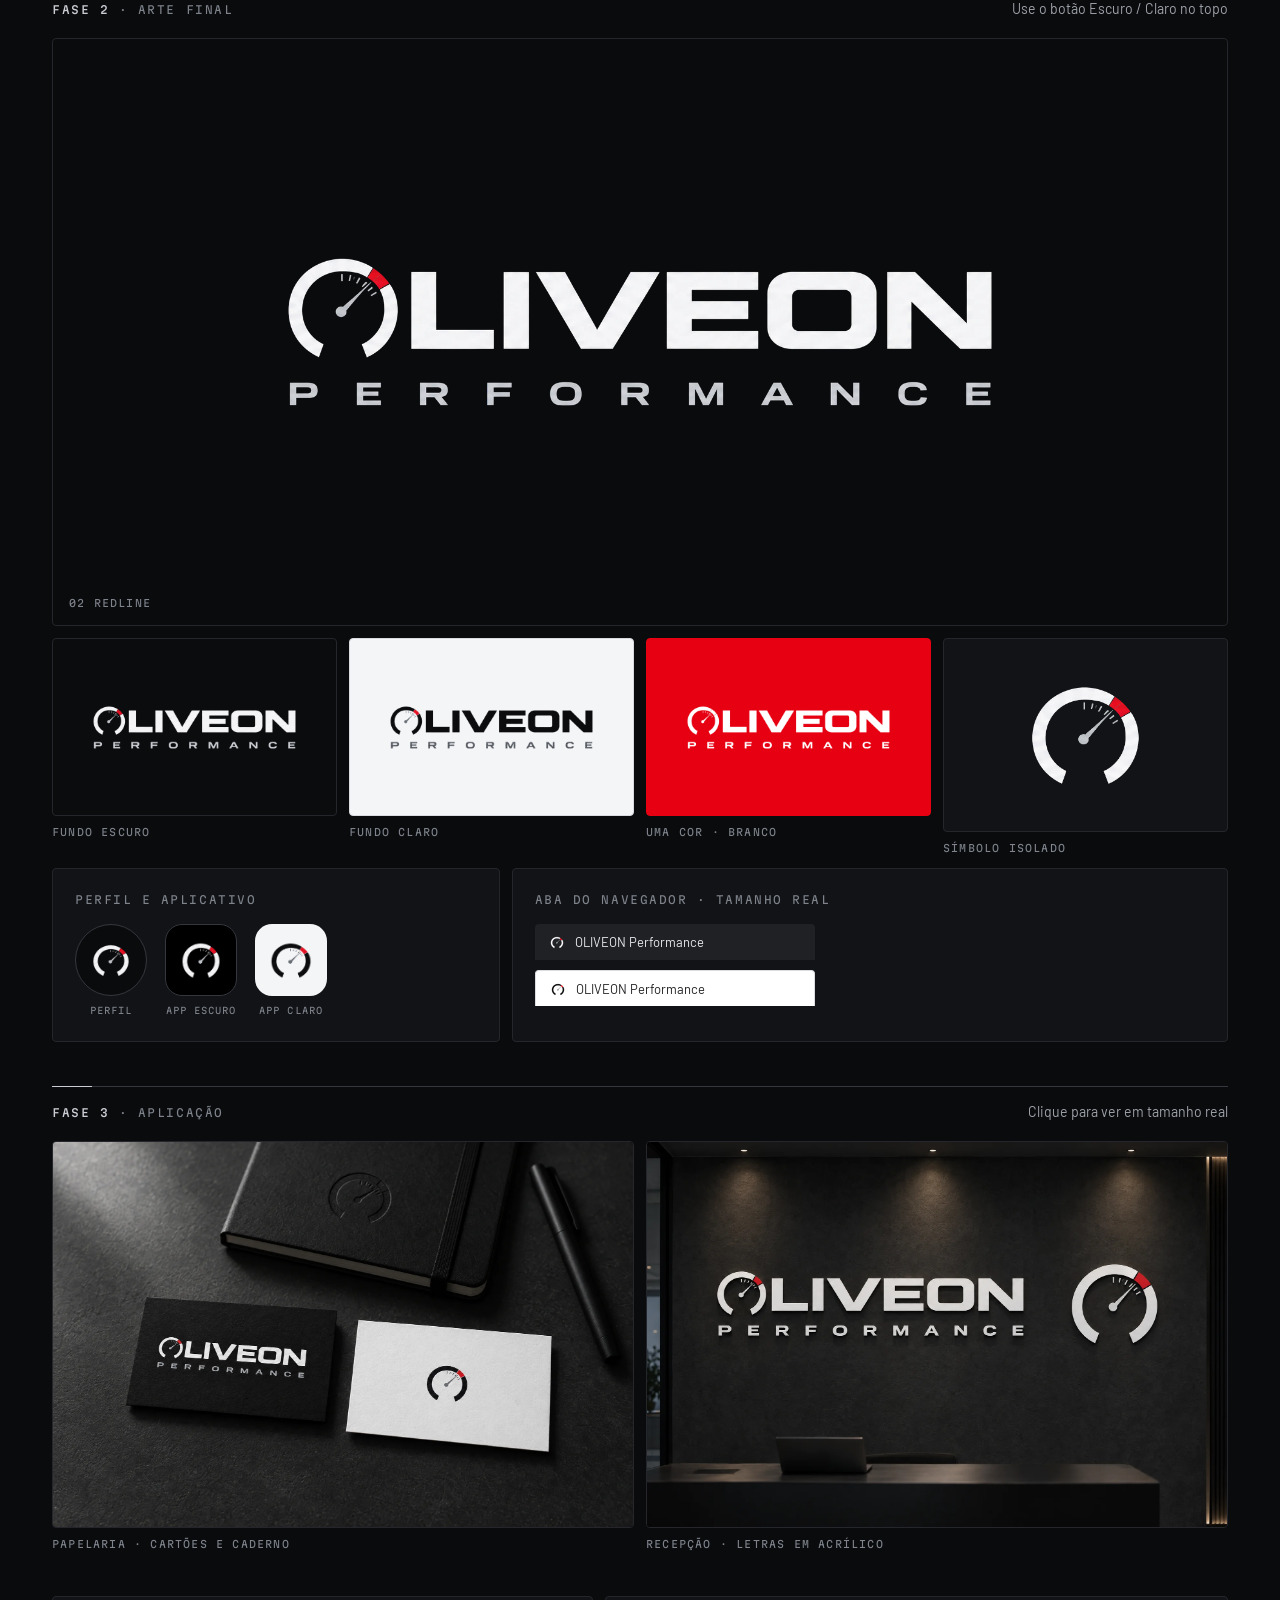
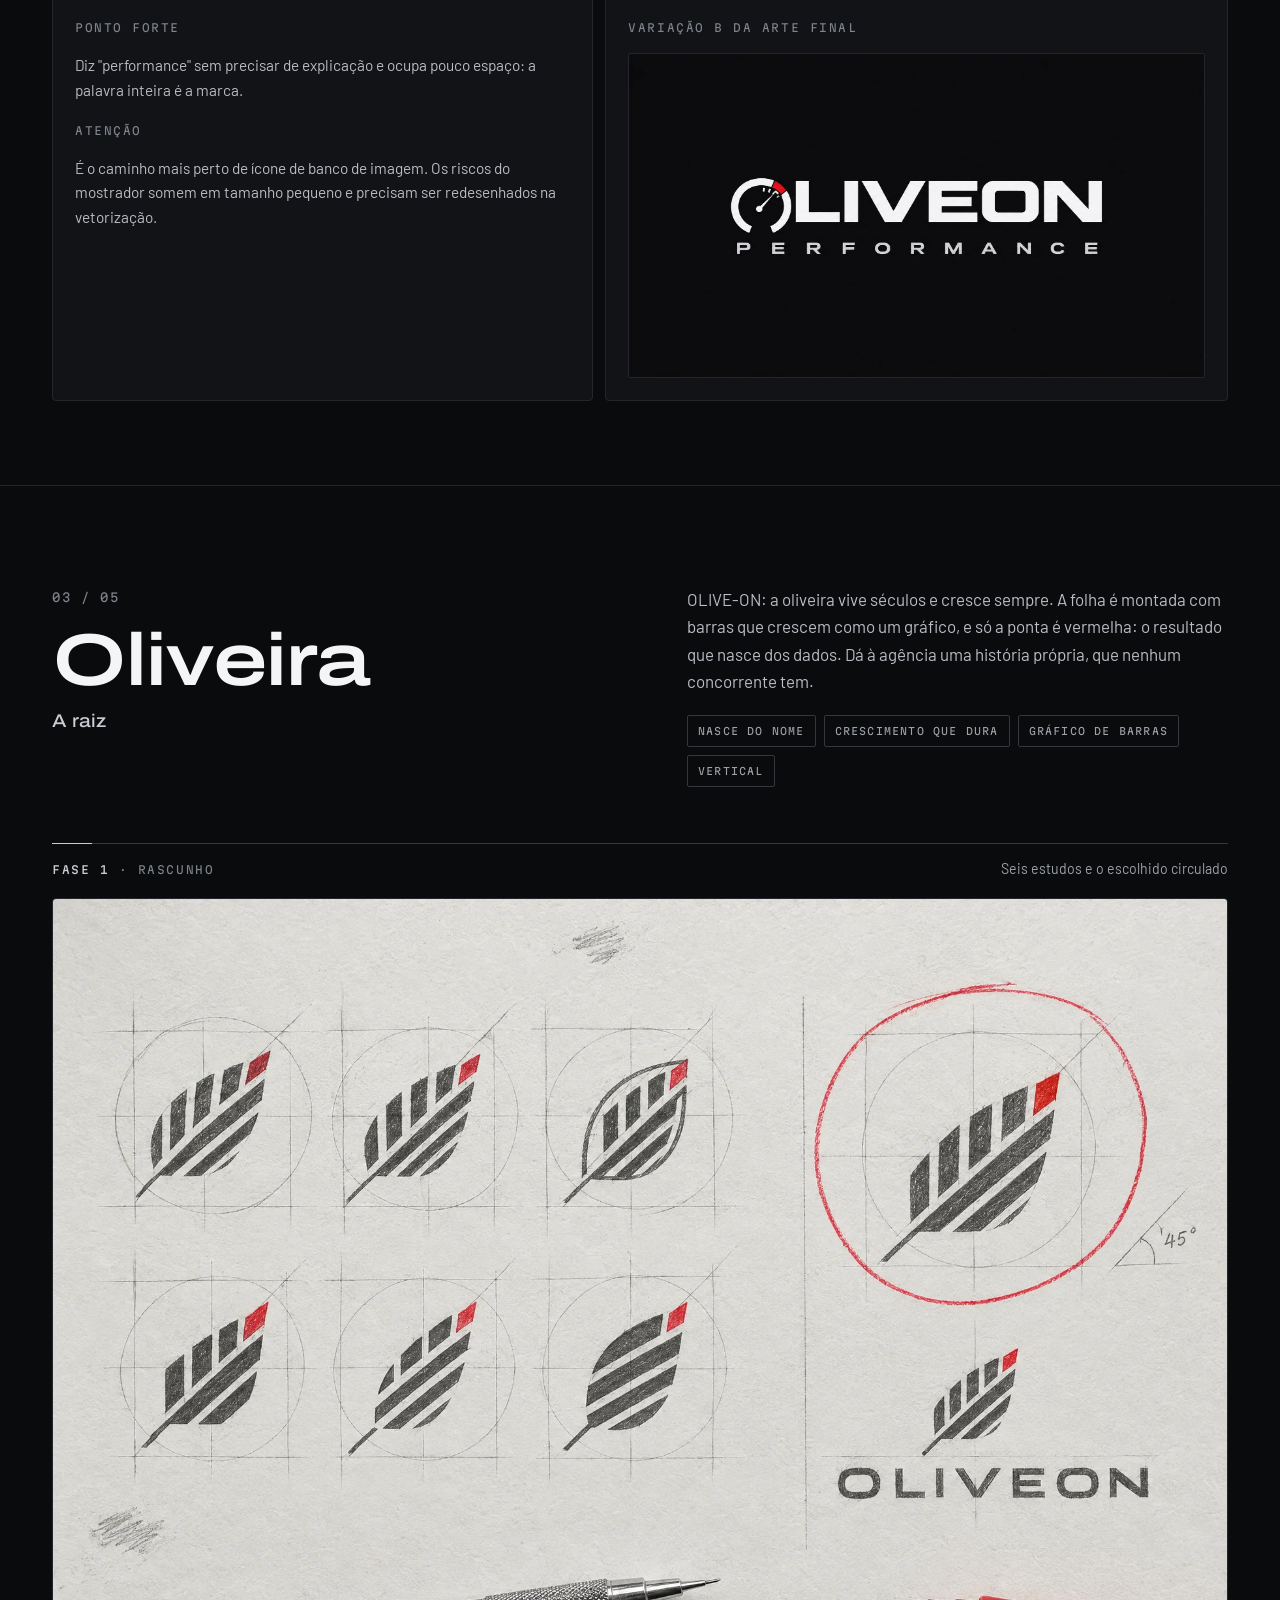
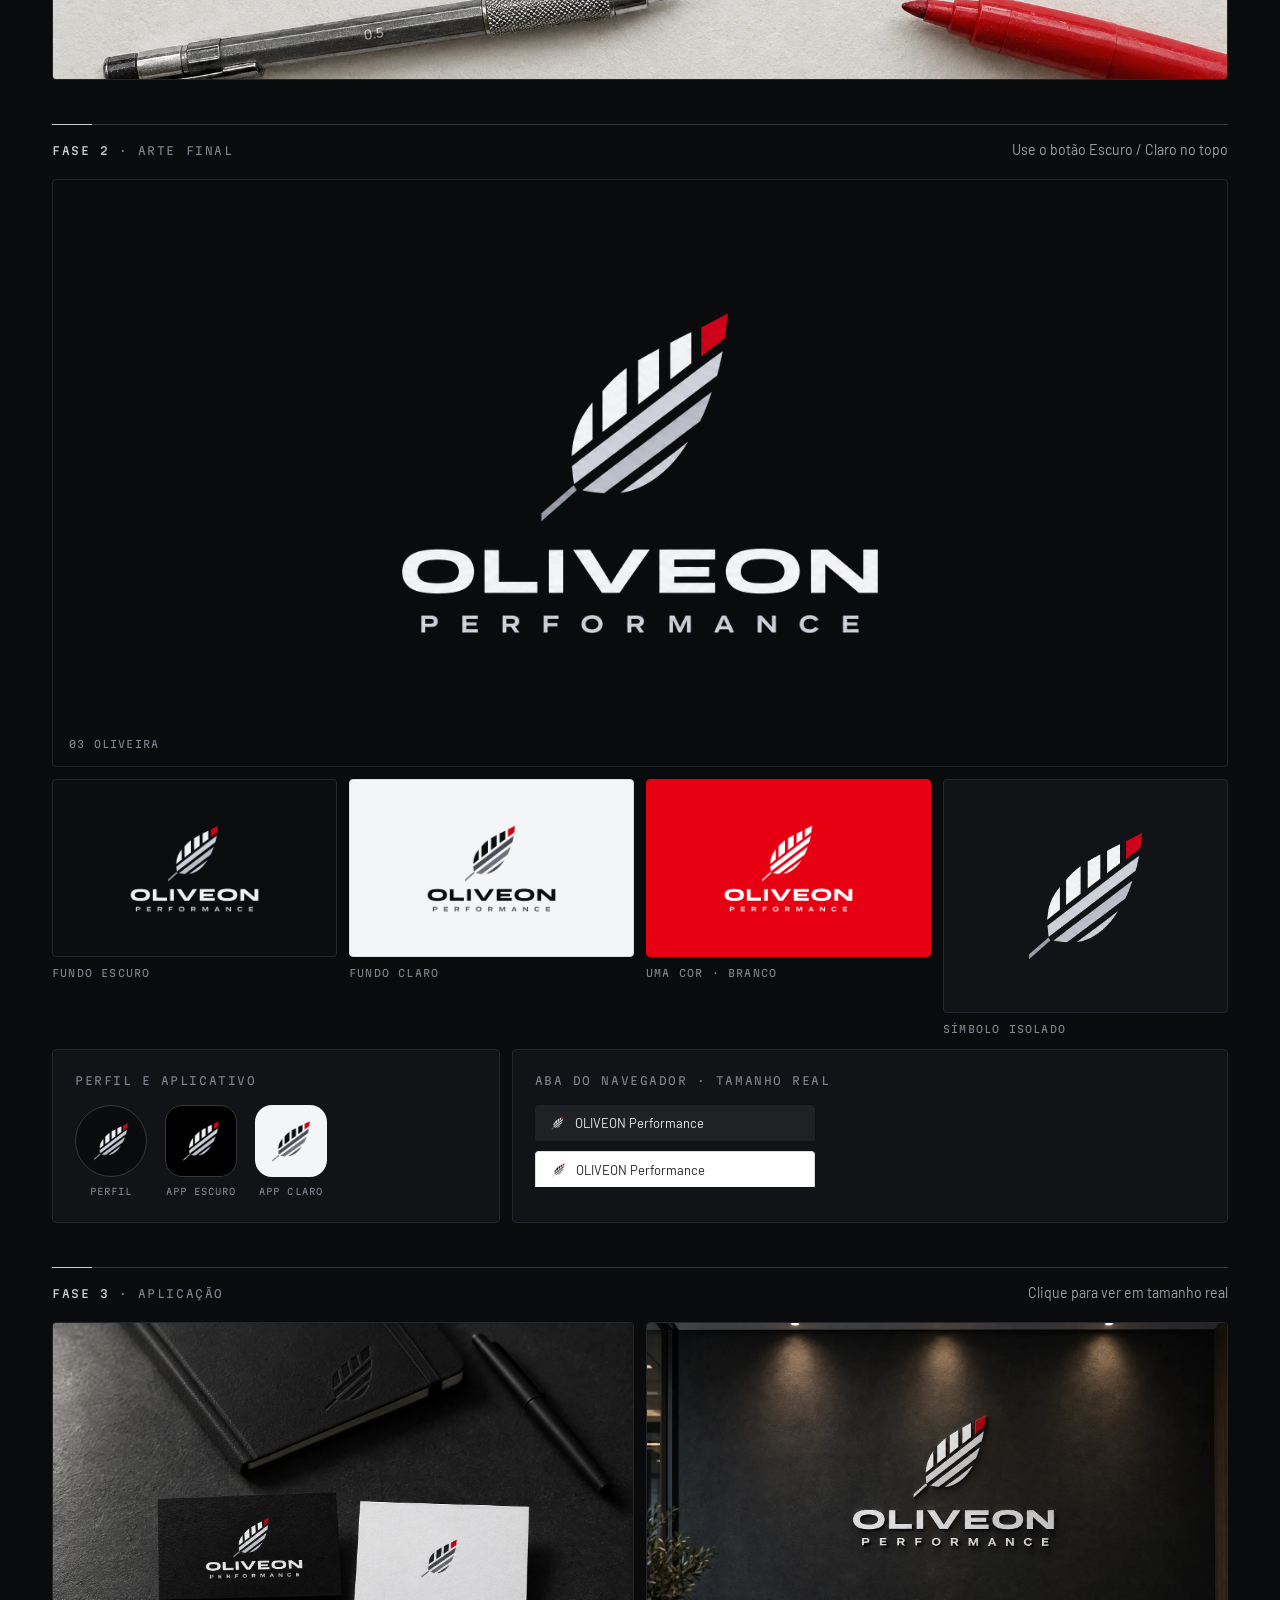
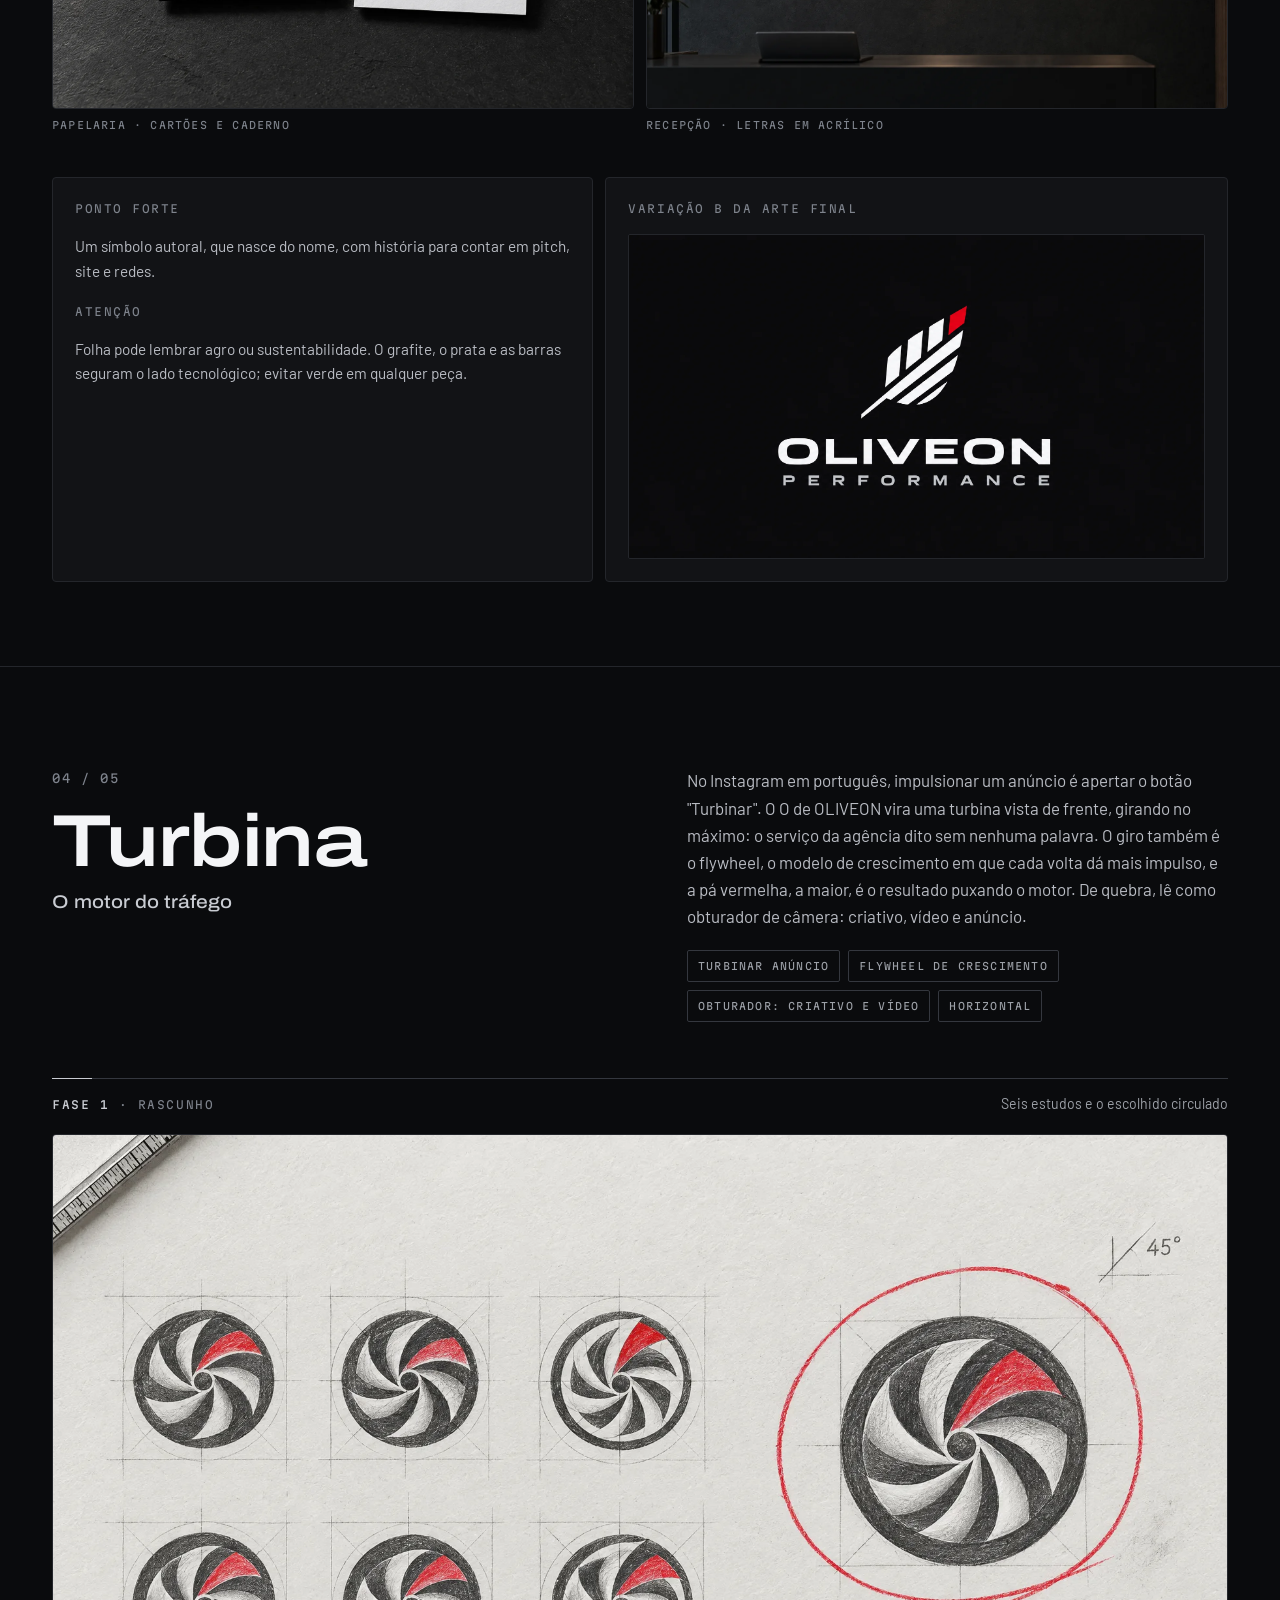
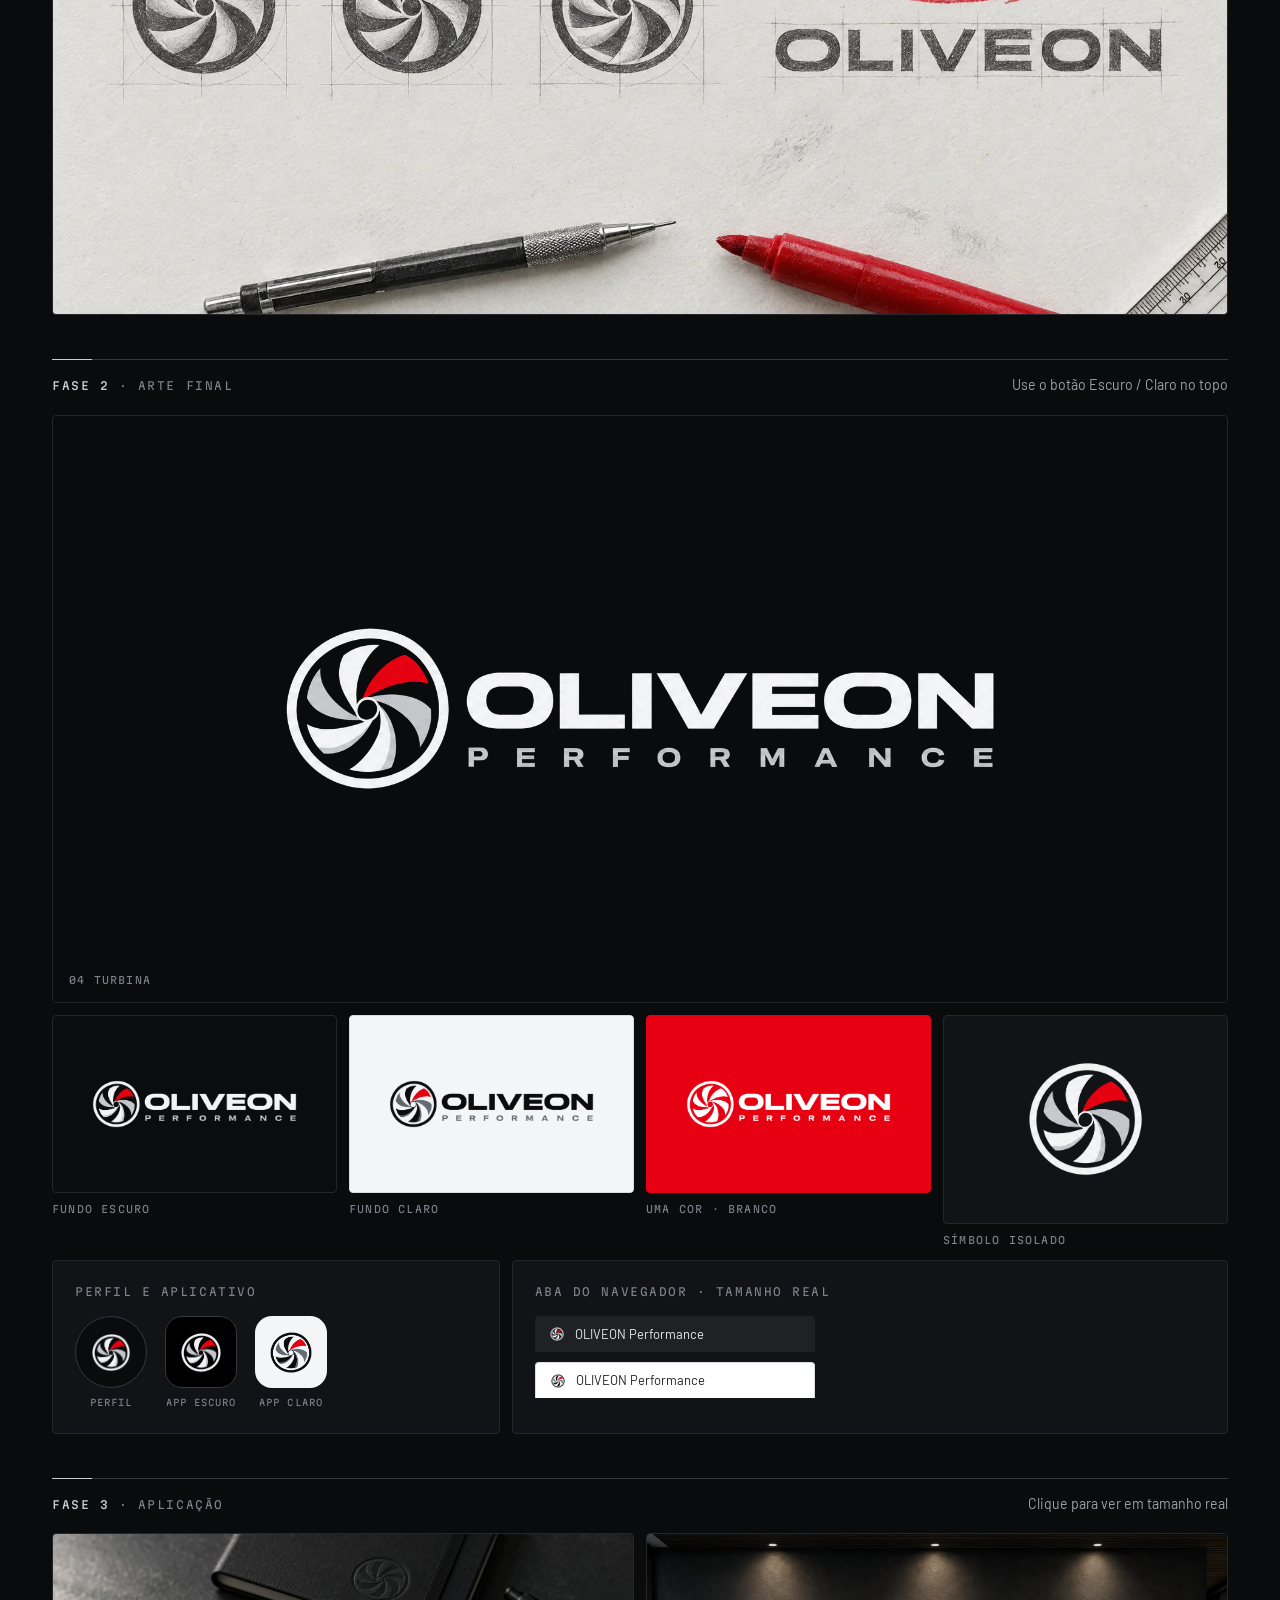
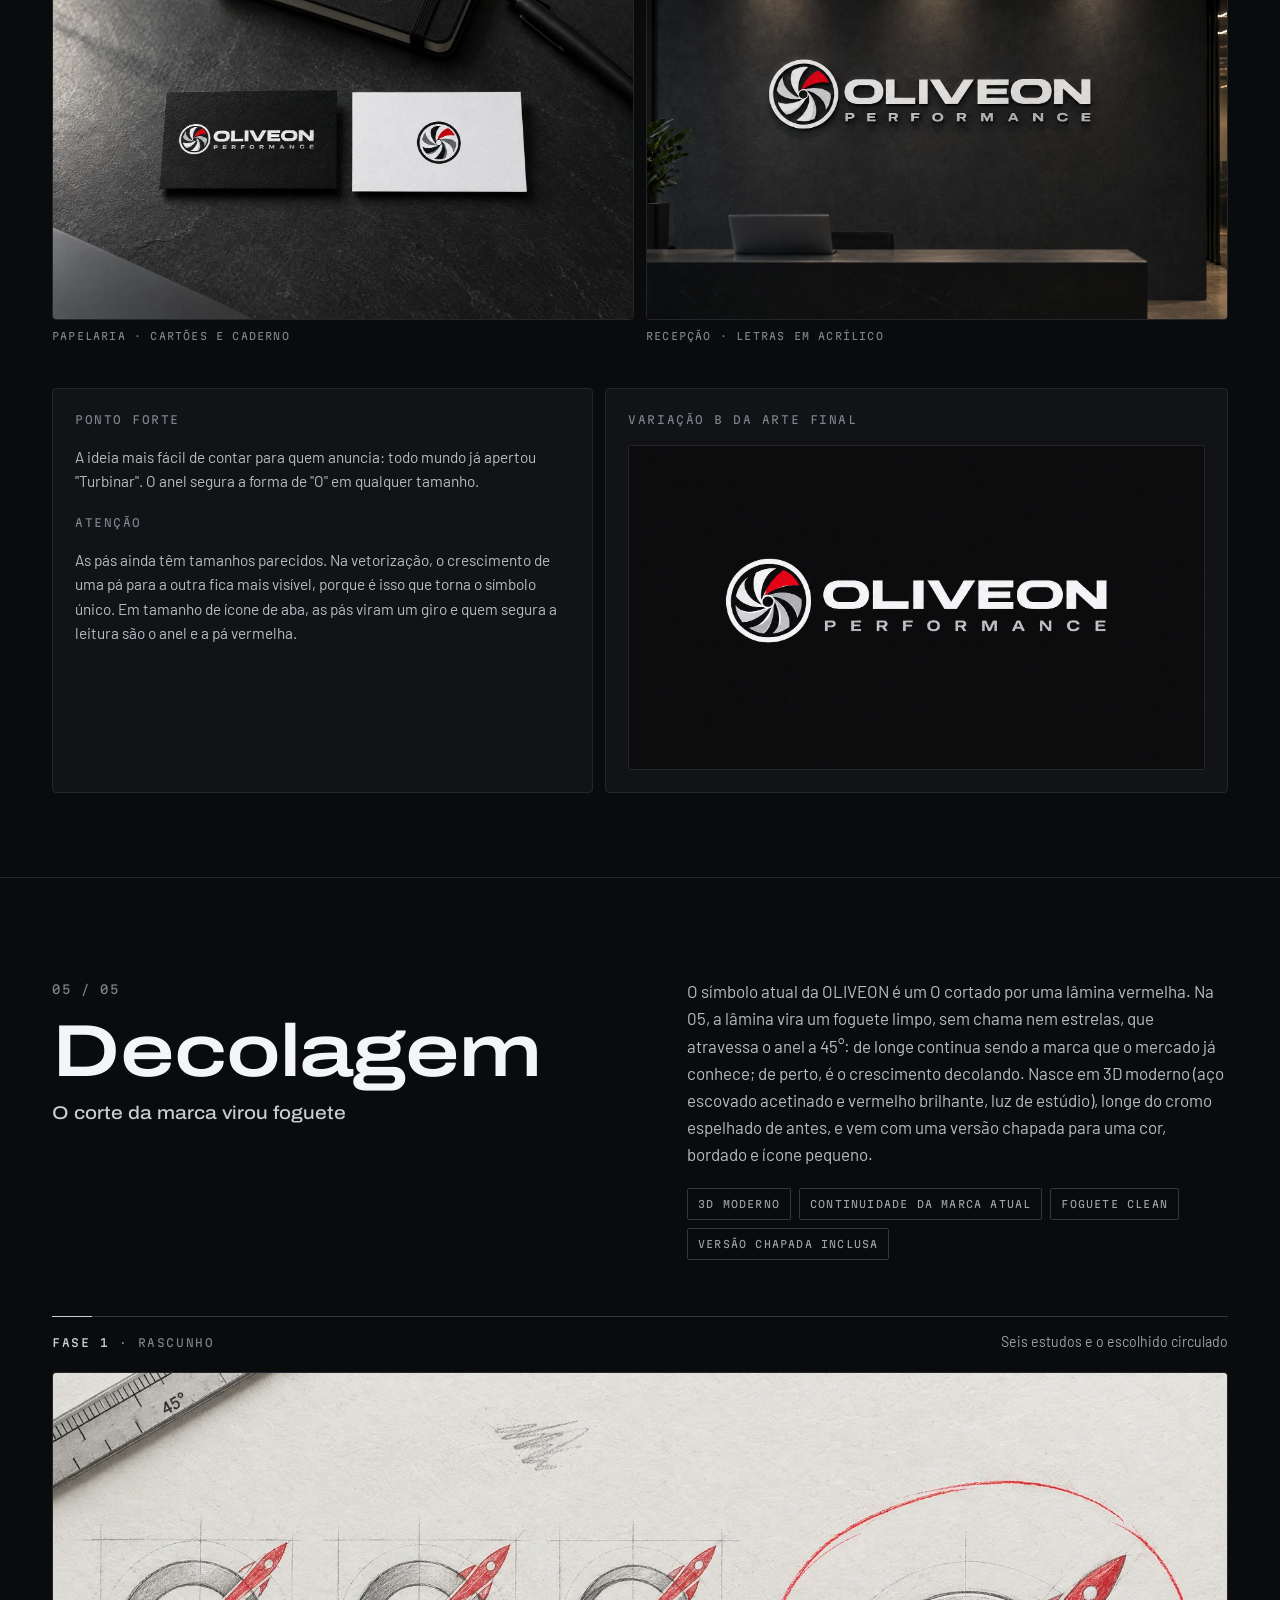
==== commit beb0a84c: "Nova marca: opção 05 Decolagem (3D com versão chapada), comparativo com as cinco Co-Authored-By: Cla" ====
--- a/nova-marca/index.html
+++ b/nova-marca/index.html
@@ -5,9 +5,9 @@
 <meta name="viewport" content="width=device-width, initial-scale=1">
 <meta name="robots" content="noindex, nofollow">
 <title>OLIVEON · Nova marca</title>
-<meta name="description" content="Quatro propostas para a nova marca da OLIVEON Performance: rascunho, arte final e aplicação.">
+<meta name="description" content="Cinco propostas para a nova marca da OLIVEON Performance: rascunho, arte final e aplicação.">
 <meta property="og:title" content="OLIVEON · Nova marca">
-<meta property="og:description" content="Quatro propostas para escolher: Lâmina, Redline, Oliveira e Turbina.">
+<meta property="og:description" content="Cinco propostas para escolher: Lâmina, Redline, Oliveira, Turbina e Decolagem.">
 <meta property="og:type" content="website">
 <meta property="og:image" content="https://www.oliveonperformance.com.br/nova-marca/web/og.jpg">
 <meta property="og:image:width" content="1200">
@@ -81,7 +81,7 @@
 .lista li span{font-family:var(--mono);font-size:11px;color:var(--steel-dim);padding-top:4px}
 .lista li b{color:var(--text);font-weight:500}
 
-.pesquisa{display:grid;grid-template-columns:repeat(6,minmax(0,1fr));gap:14px;margin-top:36px}
+.pesquisa{display:grid;grid-template-columns:repeat(4,minmax(0,1fr));gap:14px;margin-top:36px}
 .pesquisa figure{min-width:0;background:var(--card);border:1px solid var(--border);border-radius:4px;overflow:hidden;display:flex;flex-direction:column}
 .pesquisa img{width:100%;height:150px;object-fit:cover;object-position:top}
 .pesquisa figcaption{padding:14px;font-size:.88rem;color:var(--text-2);line-height:1.5}
@@ -148,7 +148,7 @@
 .leitura .var img{border-radius:2px;border:1px solid var(--border)}
 
 /* Comparativo */
-.comp{display:grid;grid-template-columns:repeat(4,minmax(0,1fr));gap:12px;margin-top:36px}
+.comp{display:grid;grid-template-columns:repeat(5,minmax(0,1fr));gap:12px;margin-top:36px}
 .comp>div{min-width:0;background:var(--card);border:1px solid var(--border);border-radius:4px;padding:24px;display:flex;flex-direction:column;gap:18px}
 .comp .logo{aspect-ratio:16/9;display:grid;place-items:center;background:var(--bg);border-radius:2px}
 .comp .logo img{max-width:80%;max-height:60%;width:auto}
@@ -195,8 +195,8 @@
 <header class="topo">
   <div class="wrap">
     <span class="mono">OLIVEON Performance · Estudo de marca · 03.10.2026</span>
-    <h1>Quatro caminhos para a <em>nova</em> marca</h1>
-    <p class="lead">Mesma paleta (grafite, prata, branco e o vermelho #E60012), quatro símbolos com ideias diferentes. Cada opção passou por rascunho, arte final e teste de aplicação em papelaria e na parede da recepção. No fim da página, as quatro lado a lado no mesmo teste.</p>
+    <h1>Cinco caminhos para a <em>nova</em> marca</h1>
+    <p class="lead">Mesma paleta (grafite, prata, branco e o vermelho #E60012), cinco símbolos com ideias diferentes. Cada opção passou por rascunho, arte final e teste de aplicação em papelaria e na parede da recepção. No fim da página, as cinco lado a lado no mesmo teste.</p>
     <div class="processo">
       <div><span>00</span><strong>Pesquisa</strong><small>Referências e tendências 2026</small></div>
       <div><span>01</span><strong>Rascunho</strong><small>Seis estudos por ideia</small></div>
@@ -215,6 +215,7 @@
       <a href="#o2">02 Redline</a>
       <a href="#o3">03 Oliveira</a>
       <a href="#o4">04 Turbina</a>
+      <a href="#o5">05 Decolagem</a>
       <a href="#comparar">Comparar</a>
     </nav>
     <div class="alterna" role="group" aria-label="Fundo das artes">
@@ -244,6 +245,8 @@
       <figure><a href="web/pin-r4-olive.webp" target="_blank"><img src="web/pin-r4-olive.webp" alt="Referências de folha de oliveira geométrica" loading="lazy" width="1400" height="566"></a><figcaption><b>Folha geométrica</b>E uma folha de estudos que guiou a linguagem dos rascunhos.</figcaption></figure>
       <figure><a href="web/pin-r7-plate.webp" target="_blank"><img src="web/pin-r7-plate.webp" alt="Apresentações de marca em vermelho e preto" loading="lazy" width="1400" height="703"></a><figcaption><b>Vermelho e preto</b>Símbolo simples que vira sistema: cartão, parede, ícone.</figcaption></figure>
       <figure><a href="web/pin-r14-marketing.webp" target="_blank"><img src="web/pin-r14-marketing.webp" alt="Logos comuns de agências de marketing" loading="lazy" width="1400" height="498"></a><figcaption><b>Marketing de sempre</b>Seta, gráfico, funil e megafone: o padrão que a 04 evita.</figcaption></figure>
+      <figure><a href="web/pin-r15-foguete3d.webp" target="_blank"><img src="web/pin-r15-foguete3d.webp" alt="Foguetes 3D de banco de imagem" loading="lazy" width="1400" height="565"></a><figcaption><b>Foguete 3D comum</b>Iridescente, com cara de emoji. A 05 vai pelo caminho oposto.</figcaption></figure>
+      <figure><a href="web/pin-r17-3d-icone.webp" target="_blank"><img src="web/pin-r17-3d-icone.webp" alt="Símbolos em 3D moderno" loading="lazy" width="1400" height="565"></a><figcaption><b>3D de 2026</b>Fosco ou acetinado, luz de estúdio suave, objeto escultural.</figcaption></figure>
     </div>
   </div>
 </section>
@@ -252,15 +255,15 @@
 
 <section class="secao" id="comparar">
   <div class="wrap">
-    <span class="rot"><b>05</b> · Lado a lado</span>
-    <h2>As quatro, no mesmo teste</h2>
+    <span class="rot"><b>06</b> · Lado a lado</span>
+    <h2>As cinco, no mesmo teste</h2>
     <p class="lead">Embaixo de cada uma, o símbolo em 64, 32 e 16 px, no tamanho real de um ícone de aba. É ali que uma marca prova se aguenta o dia a dia.</p>
     <div class="comp" id="comp"></div>
     <div class="comp claro" id="comp-claro" style="margin-top:12px"></div>
     <div class="recomenda">
       <span class="rot">Leitura da direção de arte</span>
       <h3>Nossa recomendação: 04 Turbina</h3>
-      <p>É a que se explica sozinha para quem anuncia: no Brasil, impulsionar é "turbinar", e o símbolo mostra o serviço da agência girando no máximo, com uma forma que nenhuma agência do setor usa. Se a prioridade for uma história de marca mais autoral, a 03 Oliveira, que nasce do próprio nome. Se for não perder o reconhecimento de quem já conhece a OLIVEON, a 01 Lâmina é a transição mais segura. A 02 Redline comunica "performance" na hora, mas é a que mais se aproxima de ícone pronto.</p>
+      <p>É a que se explica sozinha para quem anuncia: no Brasil, impulsionar é "turbinar", e o símbolo mostra o serviço da agência girando no máximo, com uma forma que nenhuma agência do setor usa. Se a prioridade for uma história de marca mais autoral, a 03 Oliveira, que nasce do próprio nome. Se for não perder o reconhecimento de quem já conhece a OLIVEON, a 05 Decolagem é a transição mais natural: mantém o anel cortado na diagonal e o ar 3D da marca atual, agora com foguete e acabamento moderno (a 01 Lâmina faz a mesma ponte em versão chapada). A 02 Redline comunica "performance" na hora, mas é a que mais se aproxima de ícone pronto.</p>
     </div>
     <ul class="passos">
       <li><span>01</span><div><b>Escolha o número da opção</b> (ou diga o que misturar entre elas).</div></li>
@@ -298,7 +301,7 @@
   },
   {
     id: 'o3', chave: 'oliveira', n: '03', nome: 'Oliveira', sub: 'A raiz',
-    txt: 'OLIVE-ON: a oliveira vive séculos e cresce sempre. A folha é montada com barras que crescem como um gráfico, e só a ponta é vermelha: o resultado que nasce dos dados. Dá à agência uma história própria, que nenhum concorrente de seta e foguete tem.',
+    txt: 'OLIVE-ON: a oliveira vive séculos e cresce sempre. A folha é montada com barras que crescem como um gráfico, e só a ponta é vermelha: o resultado que nasce dos dados. Dá à agência uma história própria, que nenhum concorrente tem.',
     tags: ['Nasce do nome', 'Crescimento que dura', 'Gráfico de barras', 'Vertical'],
     rascunho: 'r3-1', finais: ['f3-2', 'f3-1'], escolhida: 'f3-2', mocks: ['m3a-1', 'm3b-1'],
     forte: 'Um símbolo autoral, que nasce do nome, com história para contar em pitch, site e redes.',
@@ -312,17 +315,29 @@
     forte: 'A ideia mais fácil de contar para quem anuncia: todo mundo já apertou "Turbinar". O anel segura a forma de "O" em qualquer tamanho.',
     atencao: 'As pás ainda têm tamanhos parecidos. Na vetorização, o crescimento de uma pá para a outra fica mais visível, porque é isso que torna o símbolo único. Em tamanho de ícone de aba, as pás viram um giro e quem segura a leitura são o anel e a pá vermelha.',
   },
+  {
+    id: 'o5', chave: 'foguete', n: '05', nome: 'Decolagem', sub: 'O corte da marca virou foguete',
+    txt: 'O símbolo atual da OLIVEON é um O cortado por uma lâmina vermelha. Na 05, a lâmina vira um foguete limpo, sem chama nem estrelas, que atravessa o anel a 45°: de longe continua sendo a marca que o mercado já conhece; de perto, é o crescimento decolando. Nasce em 3D moderno (aço escovado acetinado e vermelho brilhante, luz de estúdio), longe do cromo espelhado de antes, e vem com uma versão chapada para uma cor, bordado e ícone pequeno.',
+    tags: ['3D moderno', 'Continuidade da marca atual', 'Foguete clean', 'Versão chapada inclusa'],
+    rascunho: 'r6-1', finais: ['f6-2', 'f6-1'], escolhida: 'f6-2', mocks: ['m6a-1', 'm6b-1'],
+    rotulos: ['3D · fundo escuro', '3D · fundo claro', 'Chapada · uma cor', 'Símbolo 3D'],
+    legendas: { 'm6b-1': 'Recepção · escultura 3D' },
+    forte: 'A transição mais natural: mantém o anel cortado na diagonal e o vermelho que já são da OLIVEON, e o 3D ganha função (o foguete passa pelo O). Na parede, vira escultura.',
+    atencao: 'Foguete é comum em marketing; aqui ele se sustenta por estar preso ao O da marca. O 3D é para tela, vídeo e ambiente. Impresso em uma cor, bordado e ícone de aba usam a versão chapada (o quadro vermelho e a aba do navegador acima). Na vetorização, deixar mais evidente o foguete passando por dentro do anel.',
+  },
 ];
 
 const nomeMock = { a: 'Papelaria · cartões e caderno', b: 'Recepção · letras em acrílico' };
+const legenda = (o, m) => (o.legendas && o.legendas[m]) || nomeMock[m[2]];
 const html = opcoes.map((o) => {
   const outra = o.finais.find((f) => f !== o.escolhida);
+  const rot = o.rotulos || ['Fundo escuro', 'Fundo claro', 'Uma cor · branco', 'Símbolo isolado'];
   return `
 <section class="op" id="${o.id}">
   <div class="wrap">
     <div class="op-cab">
       <div>
-        <span class="idx">${o.n} / 04</span>
+        <span class="idx">${o.n} / 05</span>
         <h2>${o.nome}</h2>
         <span class="sub">${o.sub}</span>
       </div>
@@ -345,10 +360,10 @@
         <span class="marca">${o.n} ${o.nome}</span>
       </div>
       <div class="versoes">
-        <figure><div class="v" style="background:#0b0c0e"><img src="web/${o.chave}-neg.webp" alt="" loading="lazy"></div><figcaption>Fundo escuro</figcaption></figure>
-        <figure><div class="v" style="background:#f4f5f7;border-color:#d9dbe0"><img src="web/${o.chave}-pos.webp" alt="" loading="lazy"></div><figcaption>Fundo claro</figcaption></figure>
-        <figure><div class="v" style="background:#e60012;border-color:#e60012"><img src="web/${o.chave}-branco.webp" alt="" loading="lazy"></div><figcaption>Uma cor · branco</figcaption></figure>
-        <figure><div class="v ic" style="background:#121316"><img src="web/${o.chave}-simbolo-neg.webp" alt="" loading="lazy"></div><figcaption>Símbolo isolado</figcaption></figure>
+        <figure><div class="v" style="background:#0b0c0e"><img src="web/${o.chave}-neg.webp" alt="" loading="lazy"></div><figcaption>${rot[0]}</figcaption></figure>
+        <figure><div class="v" style="background:#f4f5f7;border-color:#d9dbe0"><img src="web/${o.chave}-pos.webp" alt="" loading="lazy"></div><figcaption>${rot[1]}</figcaption></figure>
+        <figure><div class="v" style="background:#e60012;border-color:#e60012"><img src="web/${o.chave}-branco.webp" alt="" loading="lazy"></div><figcaption>${rot[2]}</figcaption></figure>
+        <figure><div class="v ic" style="background:#121316"><img src="web/${o.chave}-simbolo-neg.webp" alt="" loading="lazy"></div><figcaption>${rot[3]}</figcaption></figure>
       </div>
       <div class="usos">
         <div class="uso">
@@ -372,7 +387,7 @@
     <div class="fase">
       <div class="fase-cab"><span class="rot"><b>Fase 3</b> · Aplicação</span><small>Clique para ver em tamanho real</small></div>
       <div class="mocks">
-        ${o.mocks.map((m) => `<figure><a class="quadro" href="web/${m}.webp" target="_blank"><img src="web/${m}.webp" alt="Mockup ${nomeMock[m[2]]} da opção ${o.nome}" loading="lazy" width="1800" height="1195"></a><figcaption>${nomeMock[m[2]]}</figcaption></figure>`).join('')}
+        ${o.mocks.map((m) => `<figure><a class="quadro" href="web/${m}.webp" target="_blank"><img src="web/${m}.webp" alt="Mockup ${legenda(o, m)} da opção ${o.nome}" loading="lazy" width="1800" height="1195"></a><figcaption>${legenda(o, m)}</figcaption></figure>`).join('')}
       </div>
     </div>
 
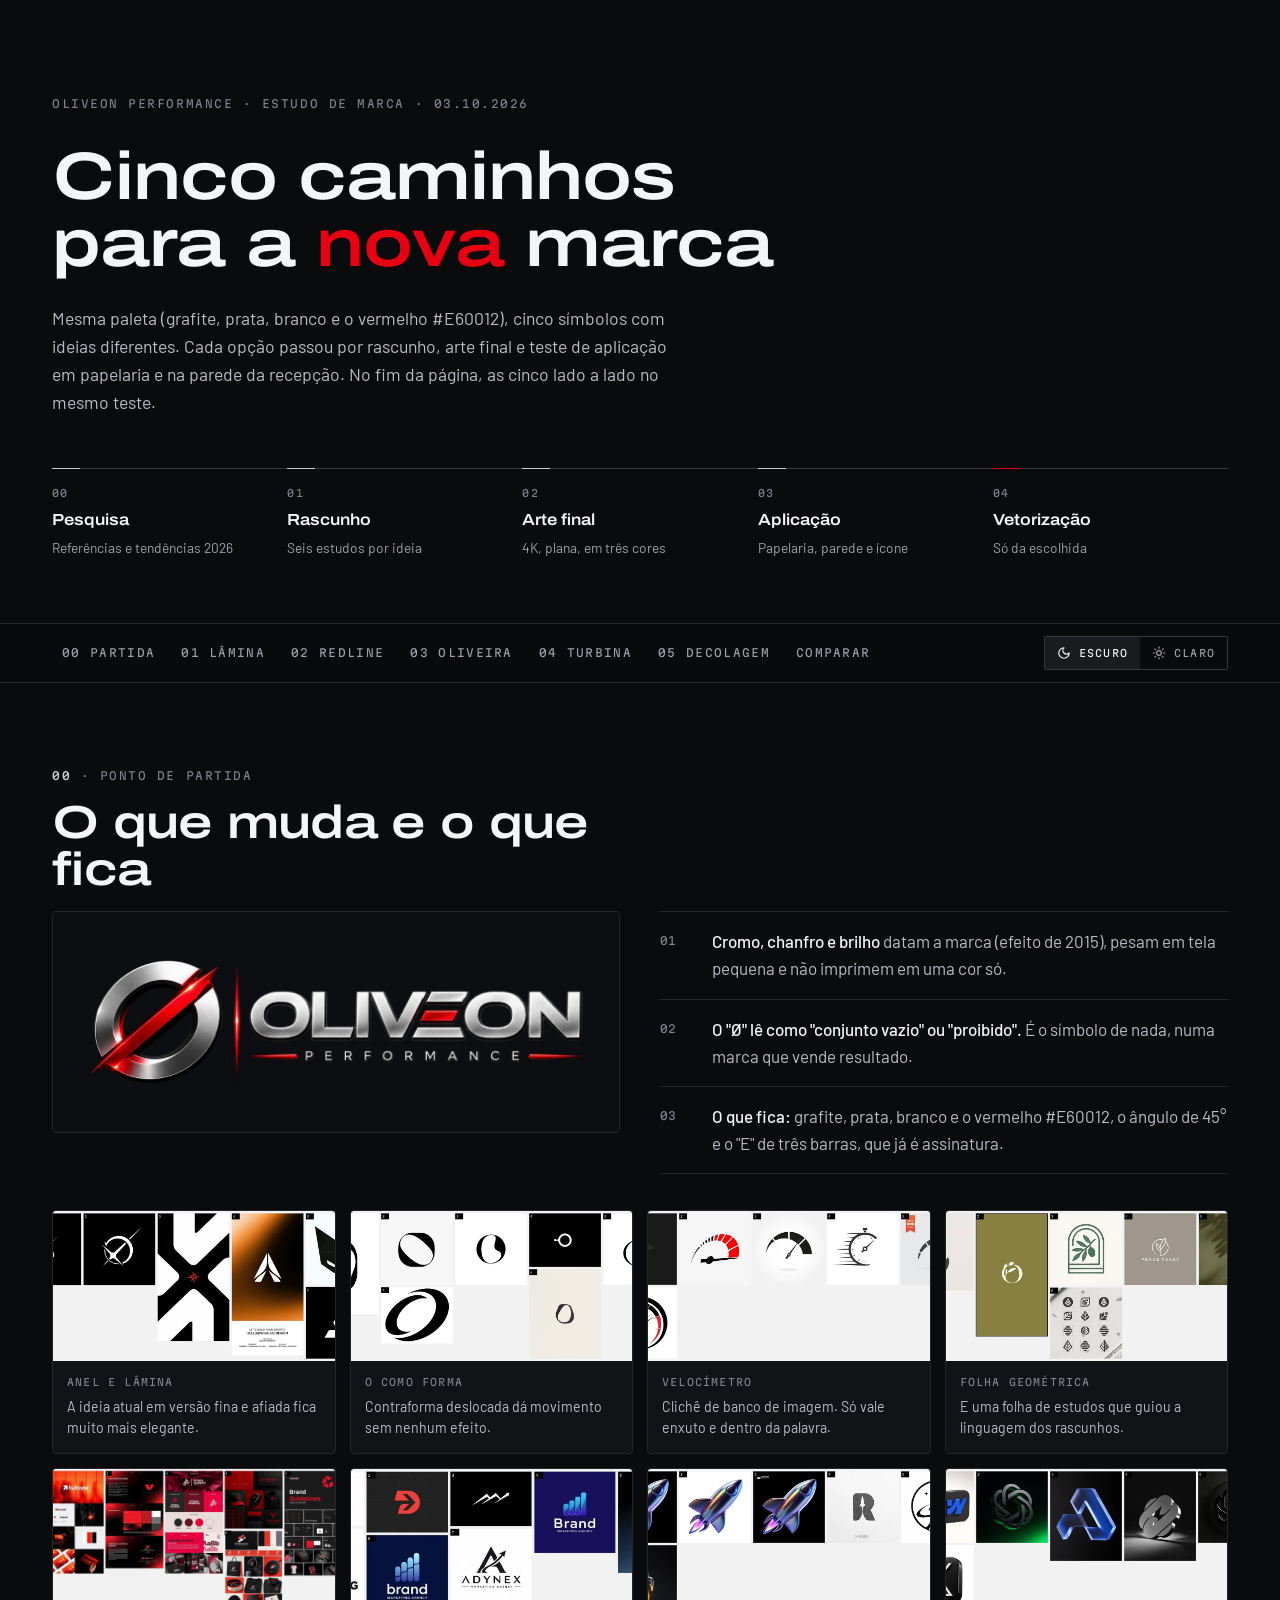
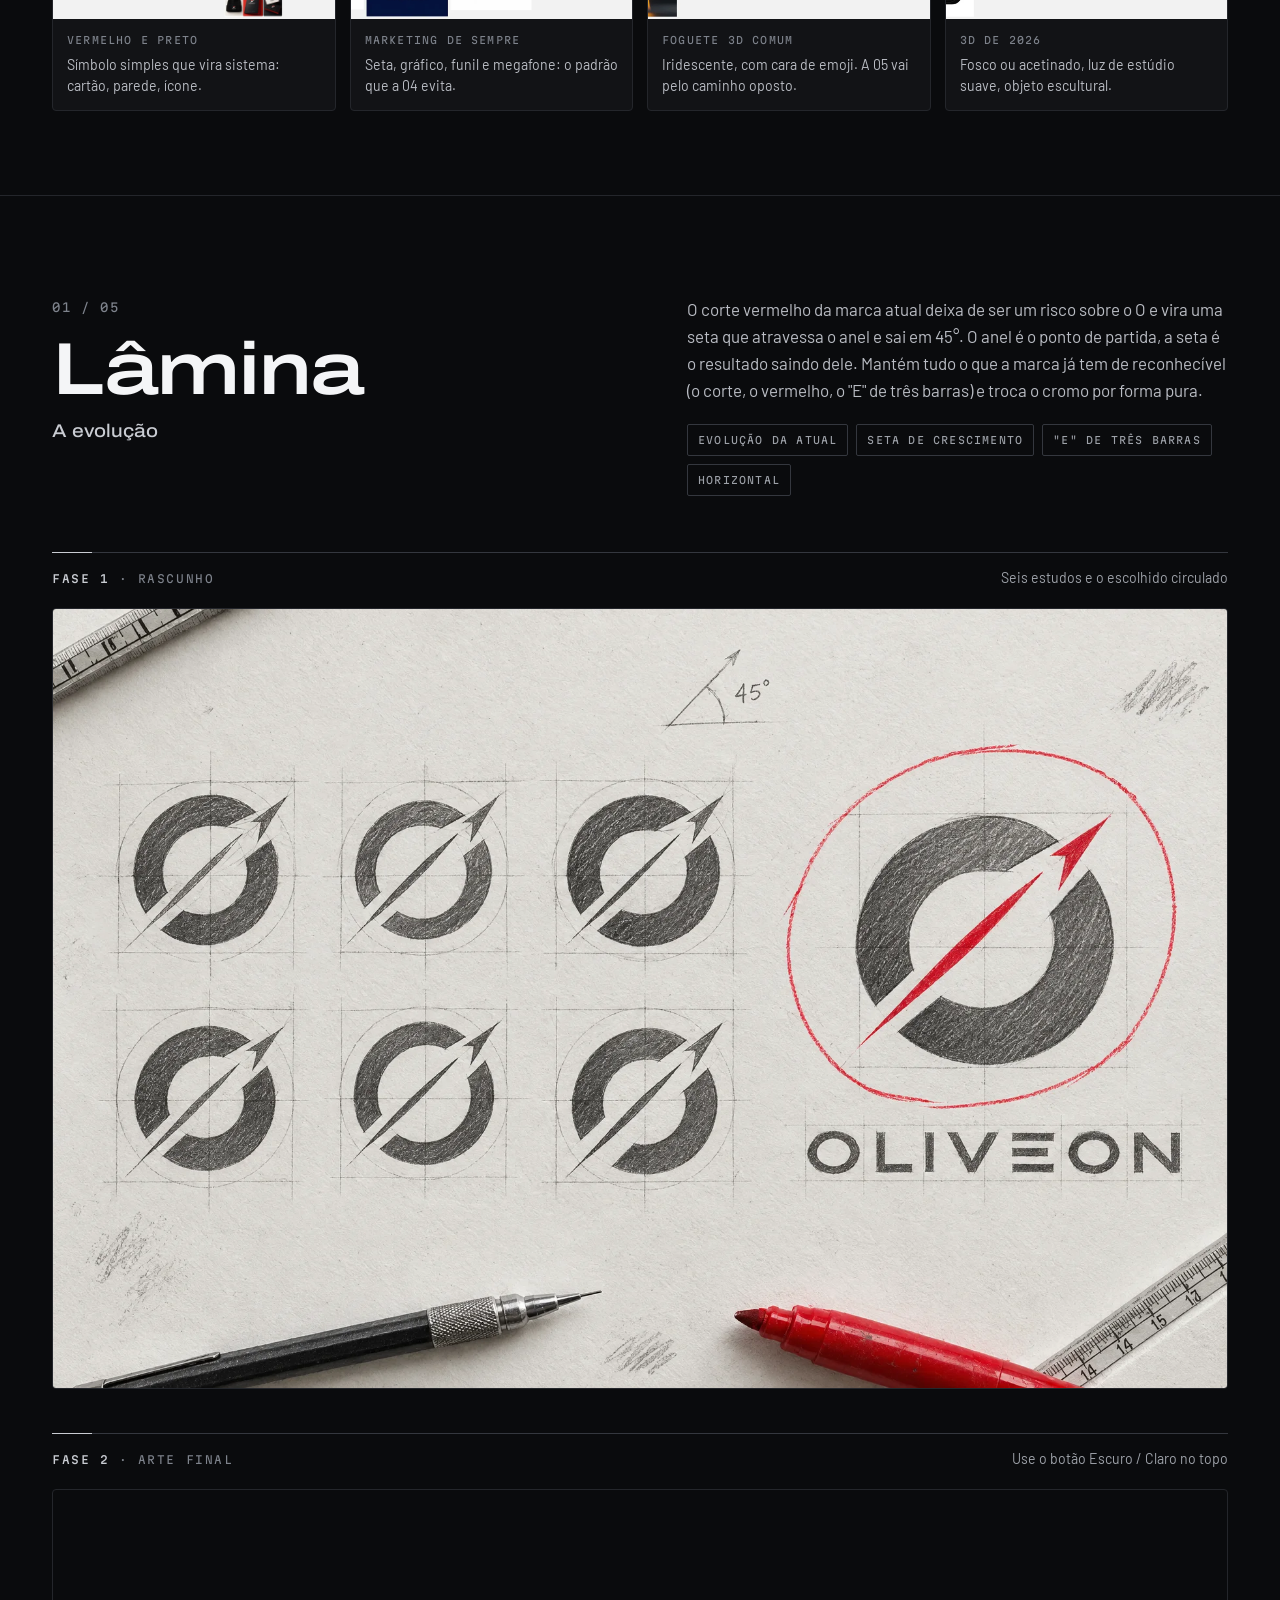
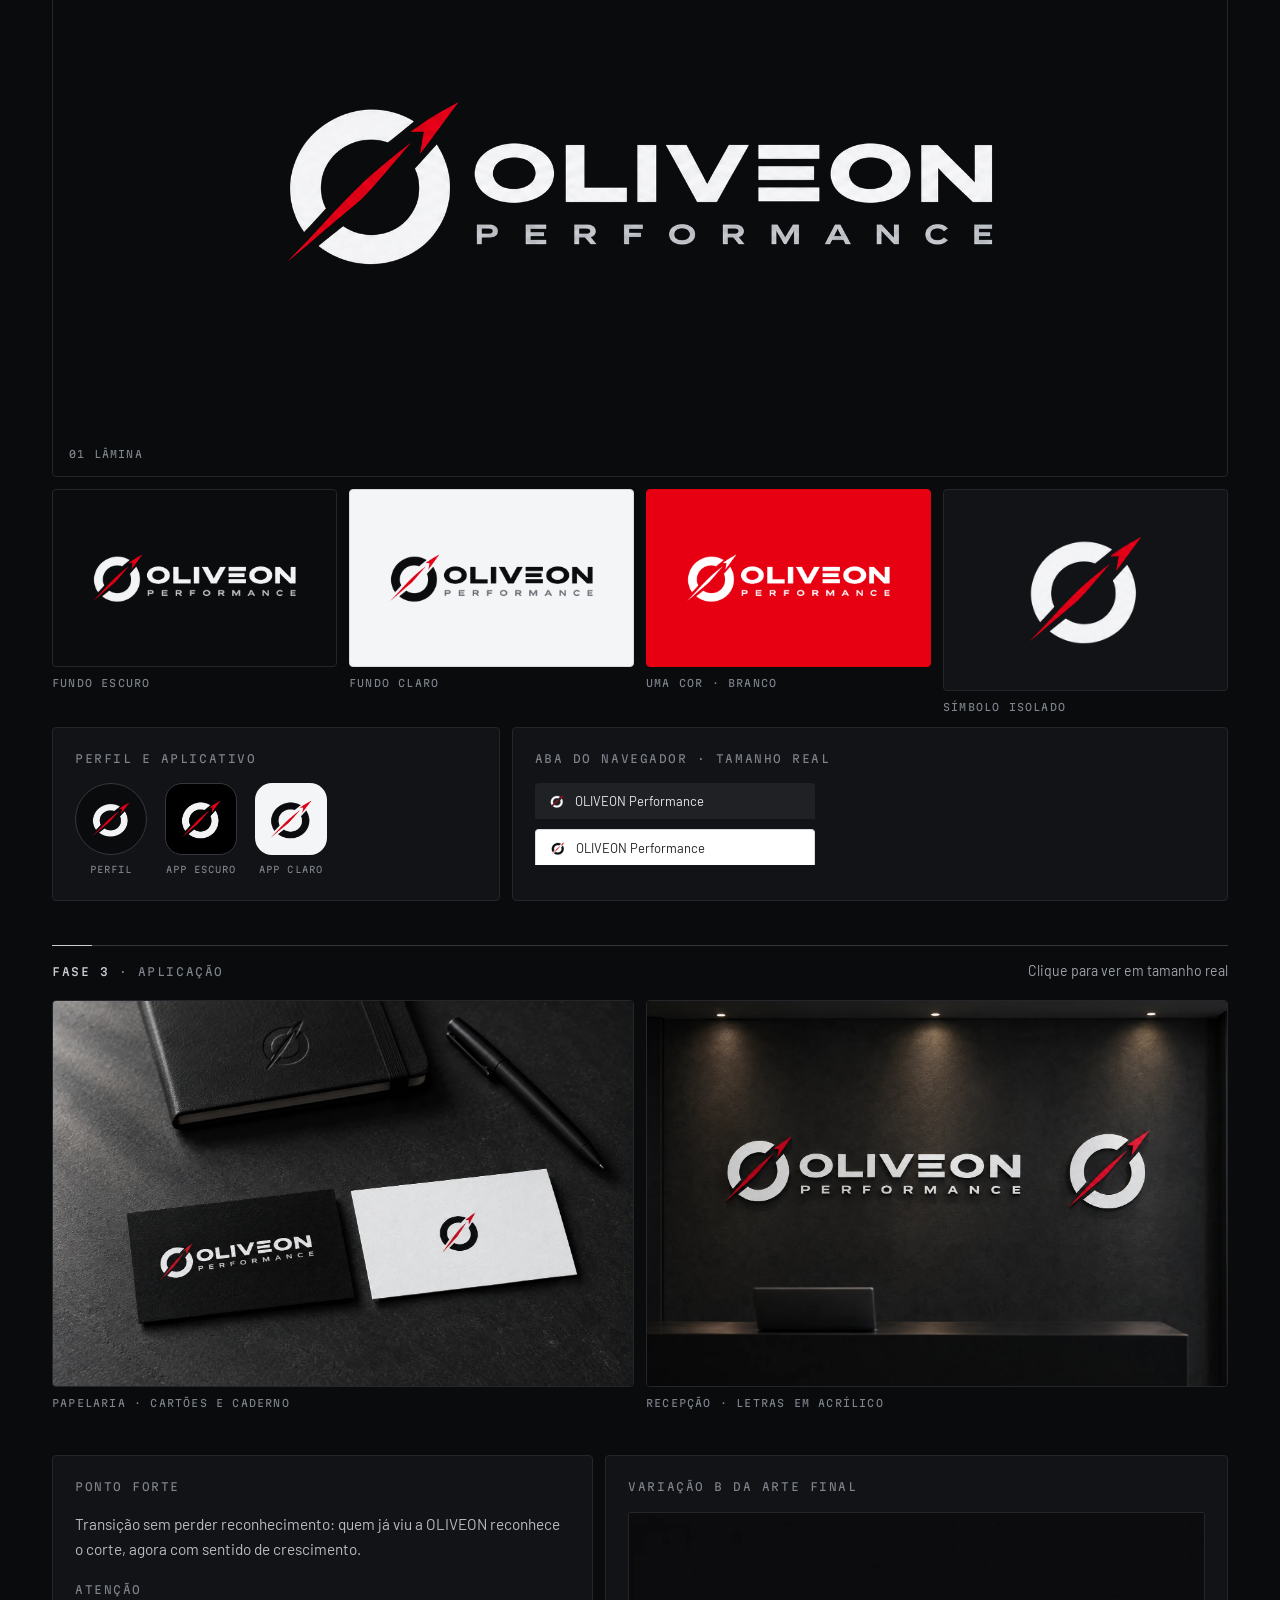
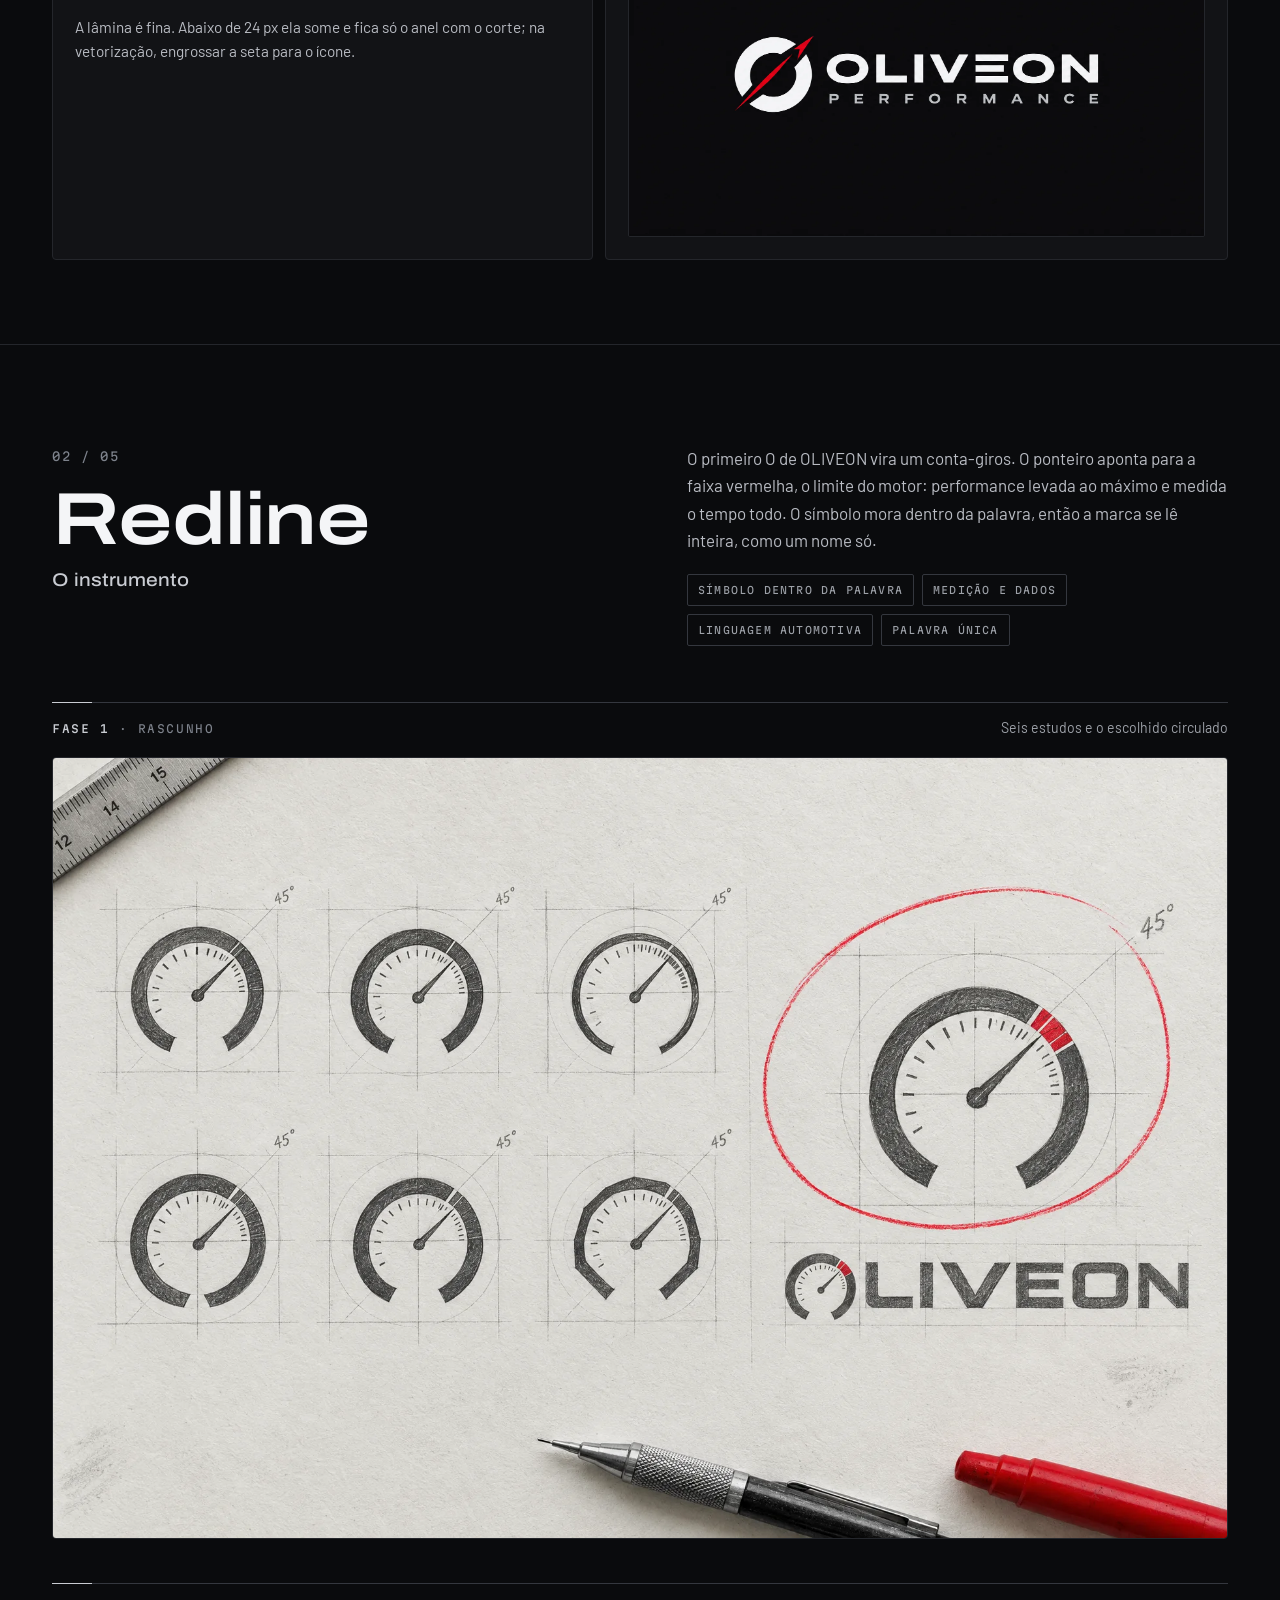
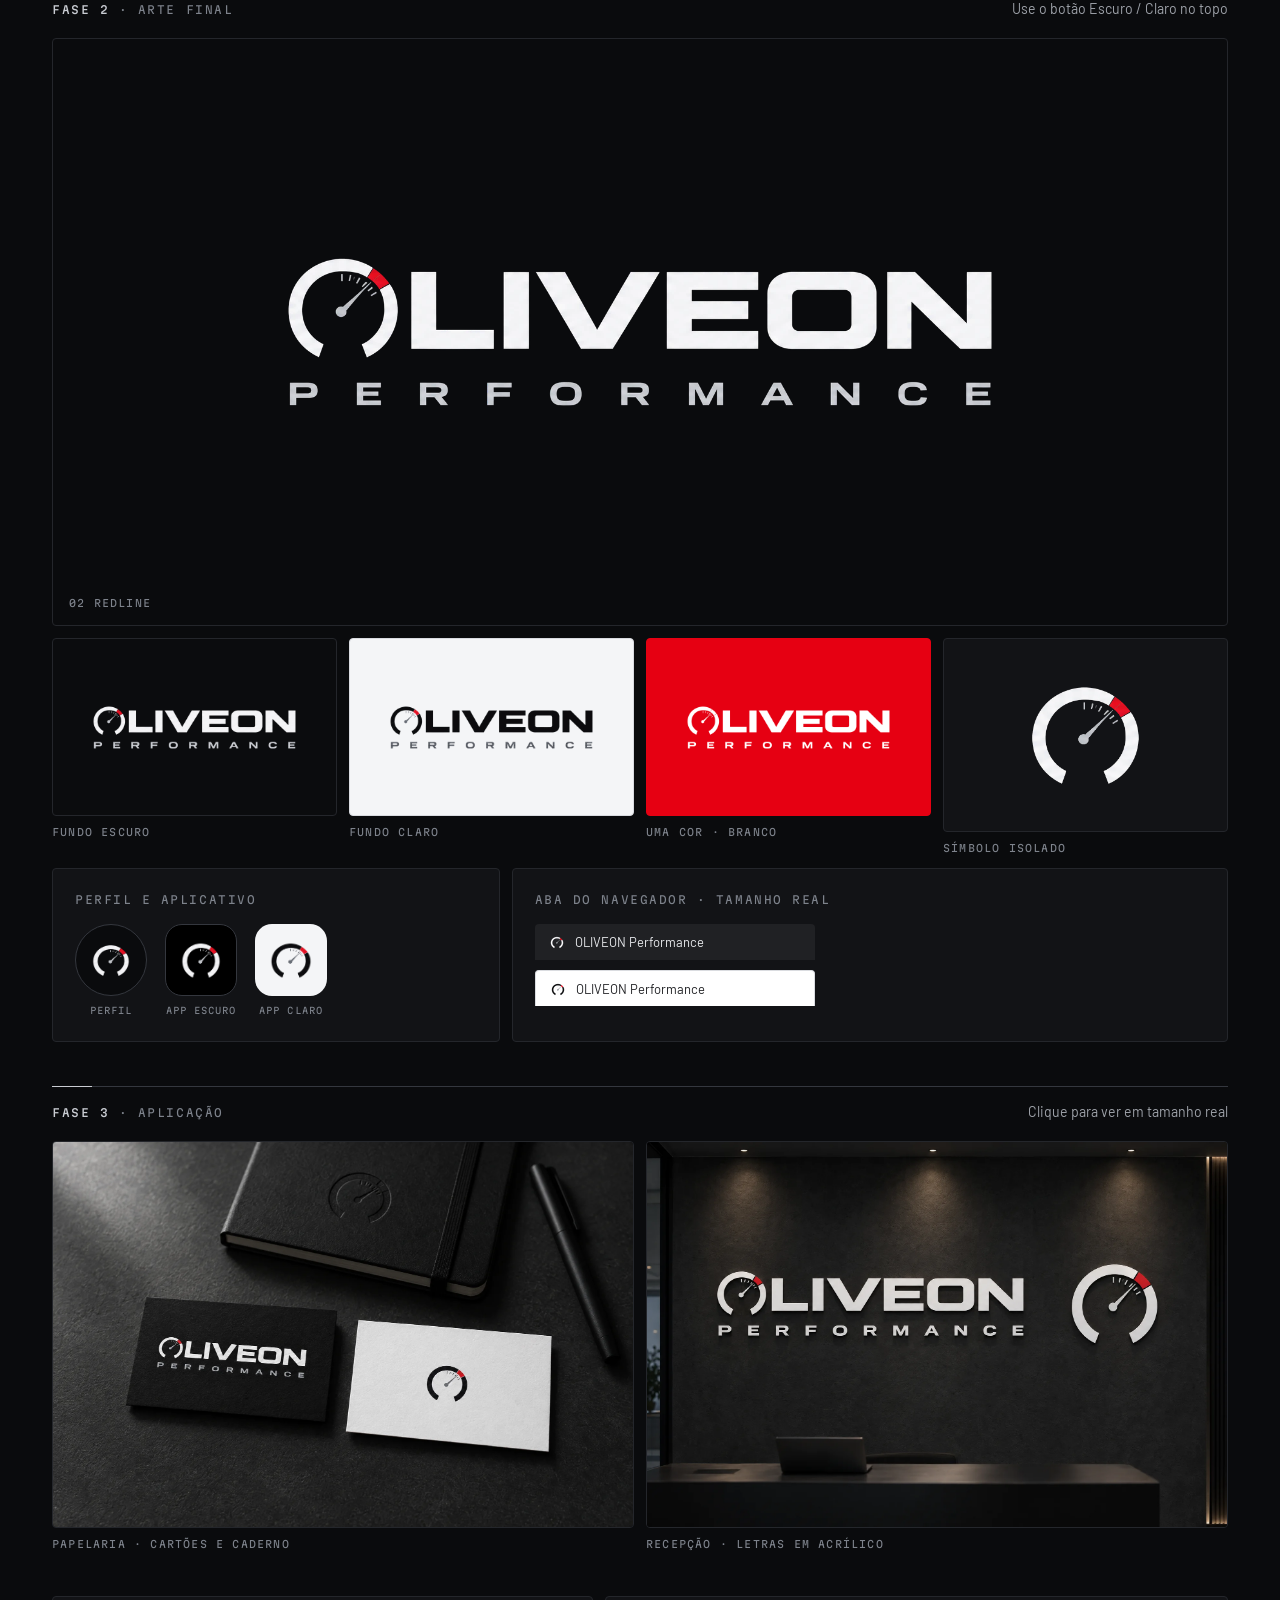
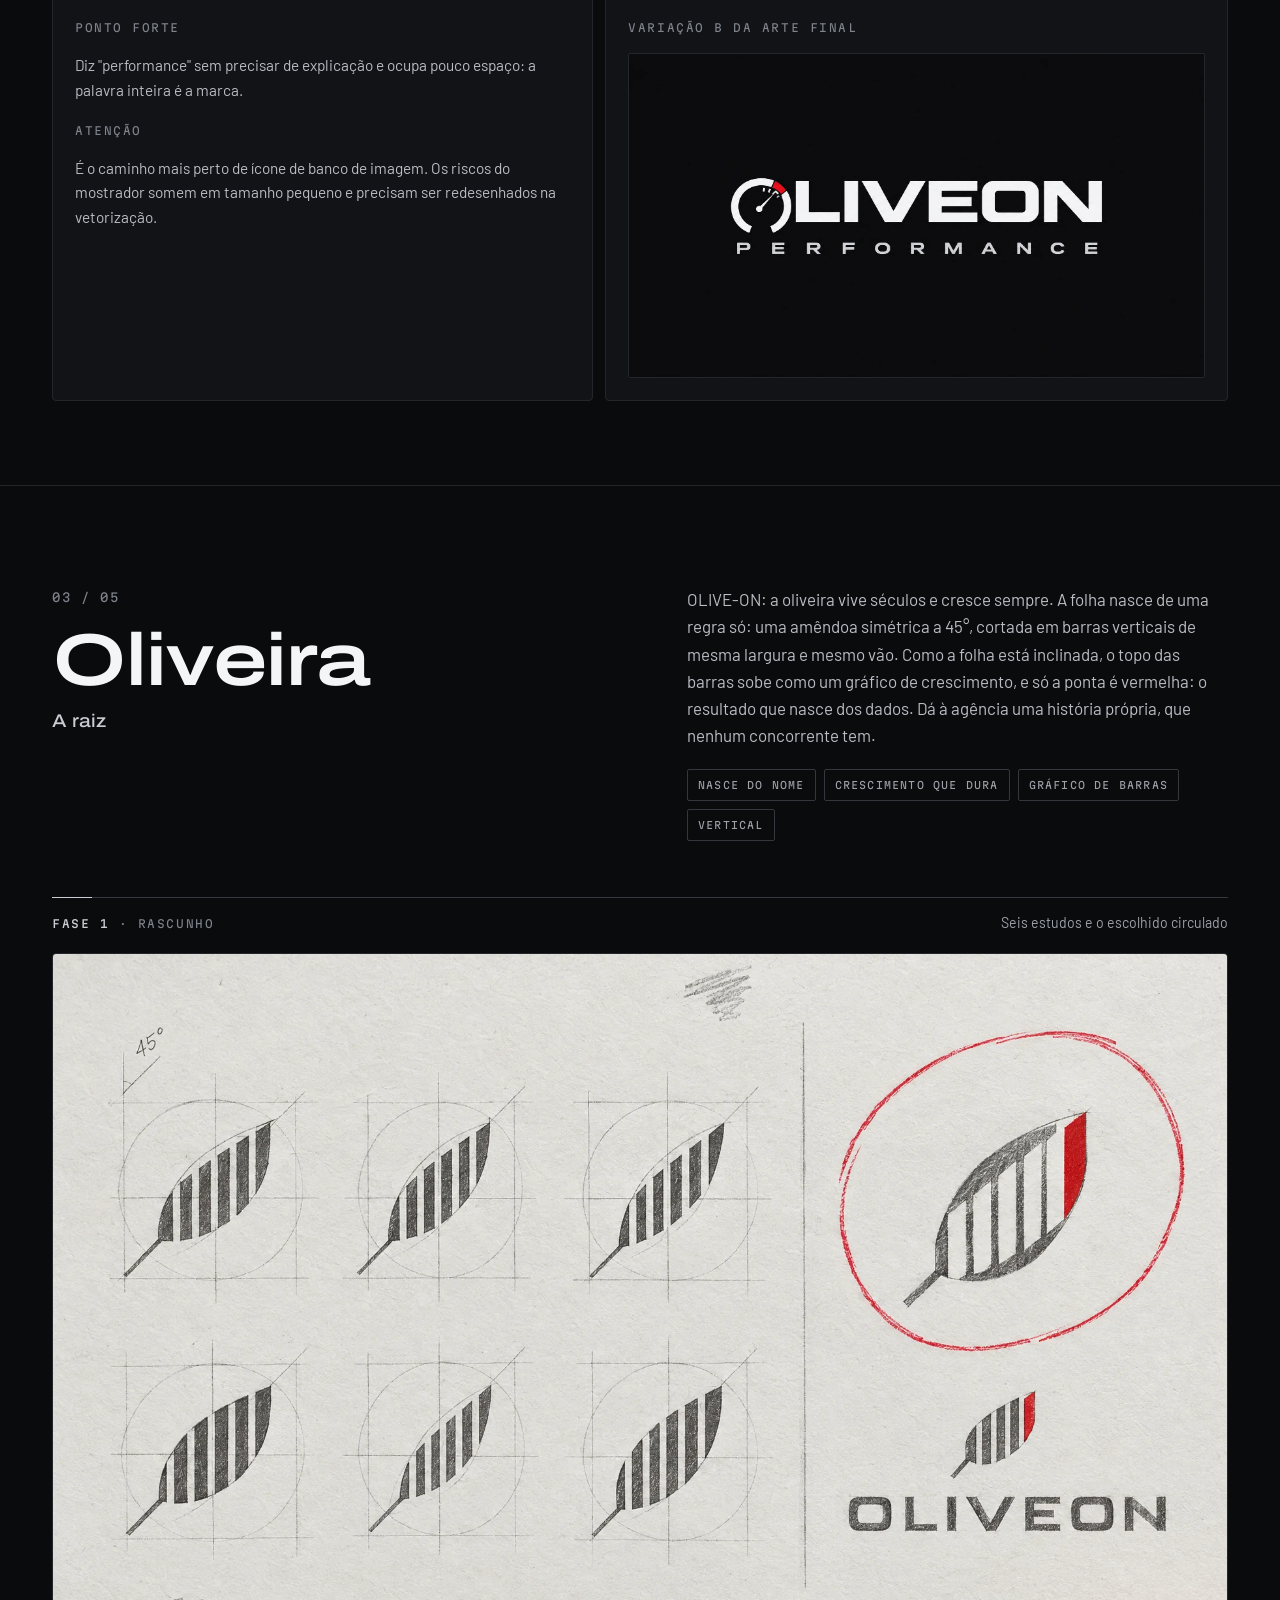
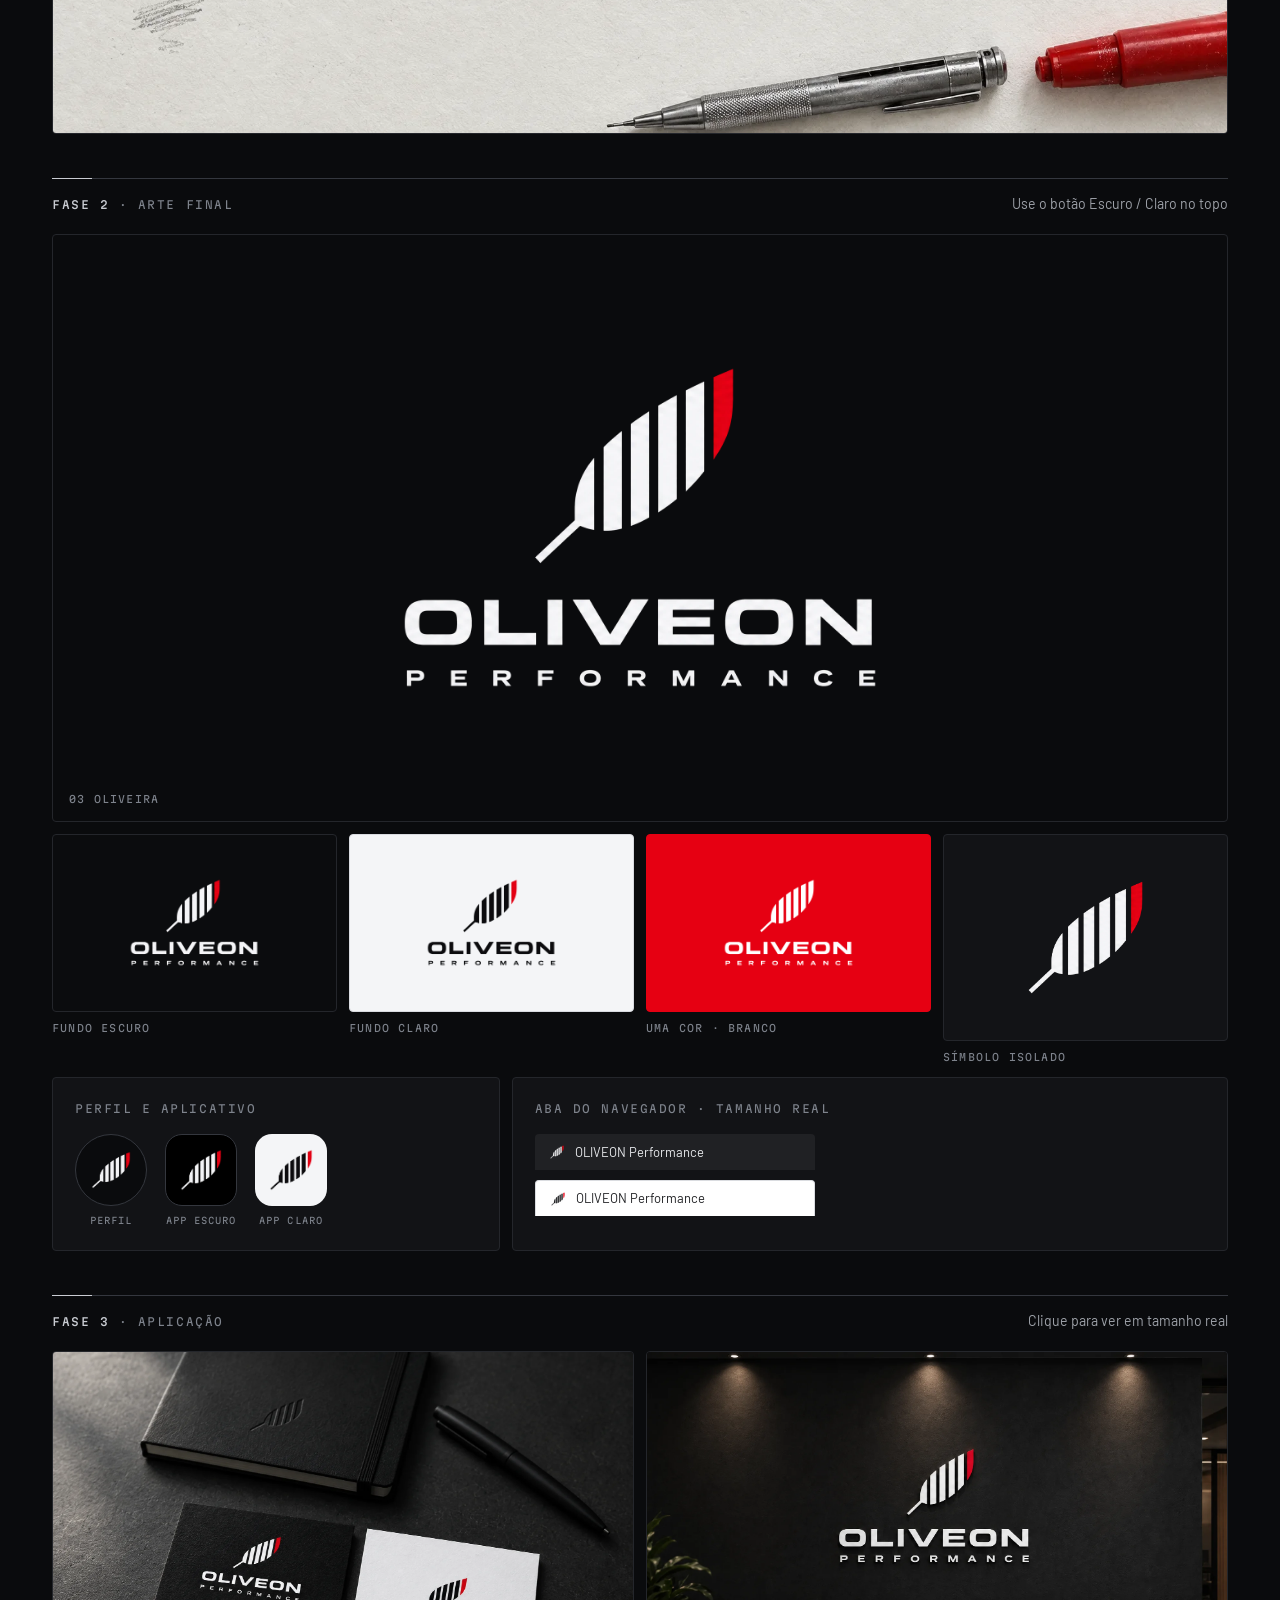
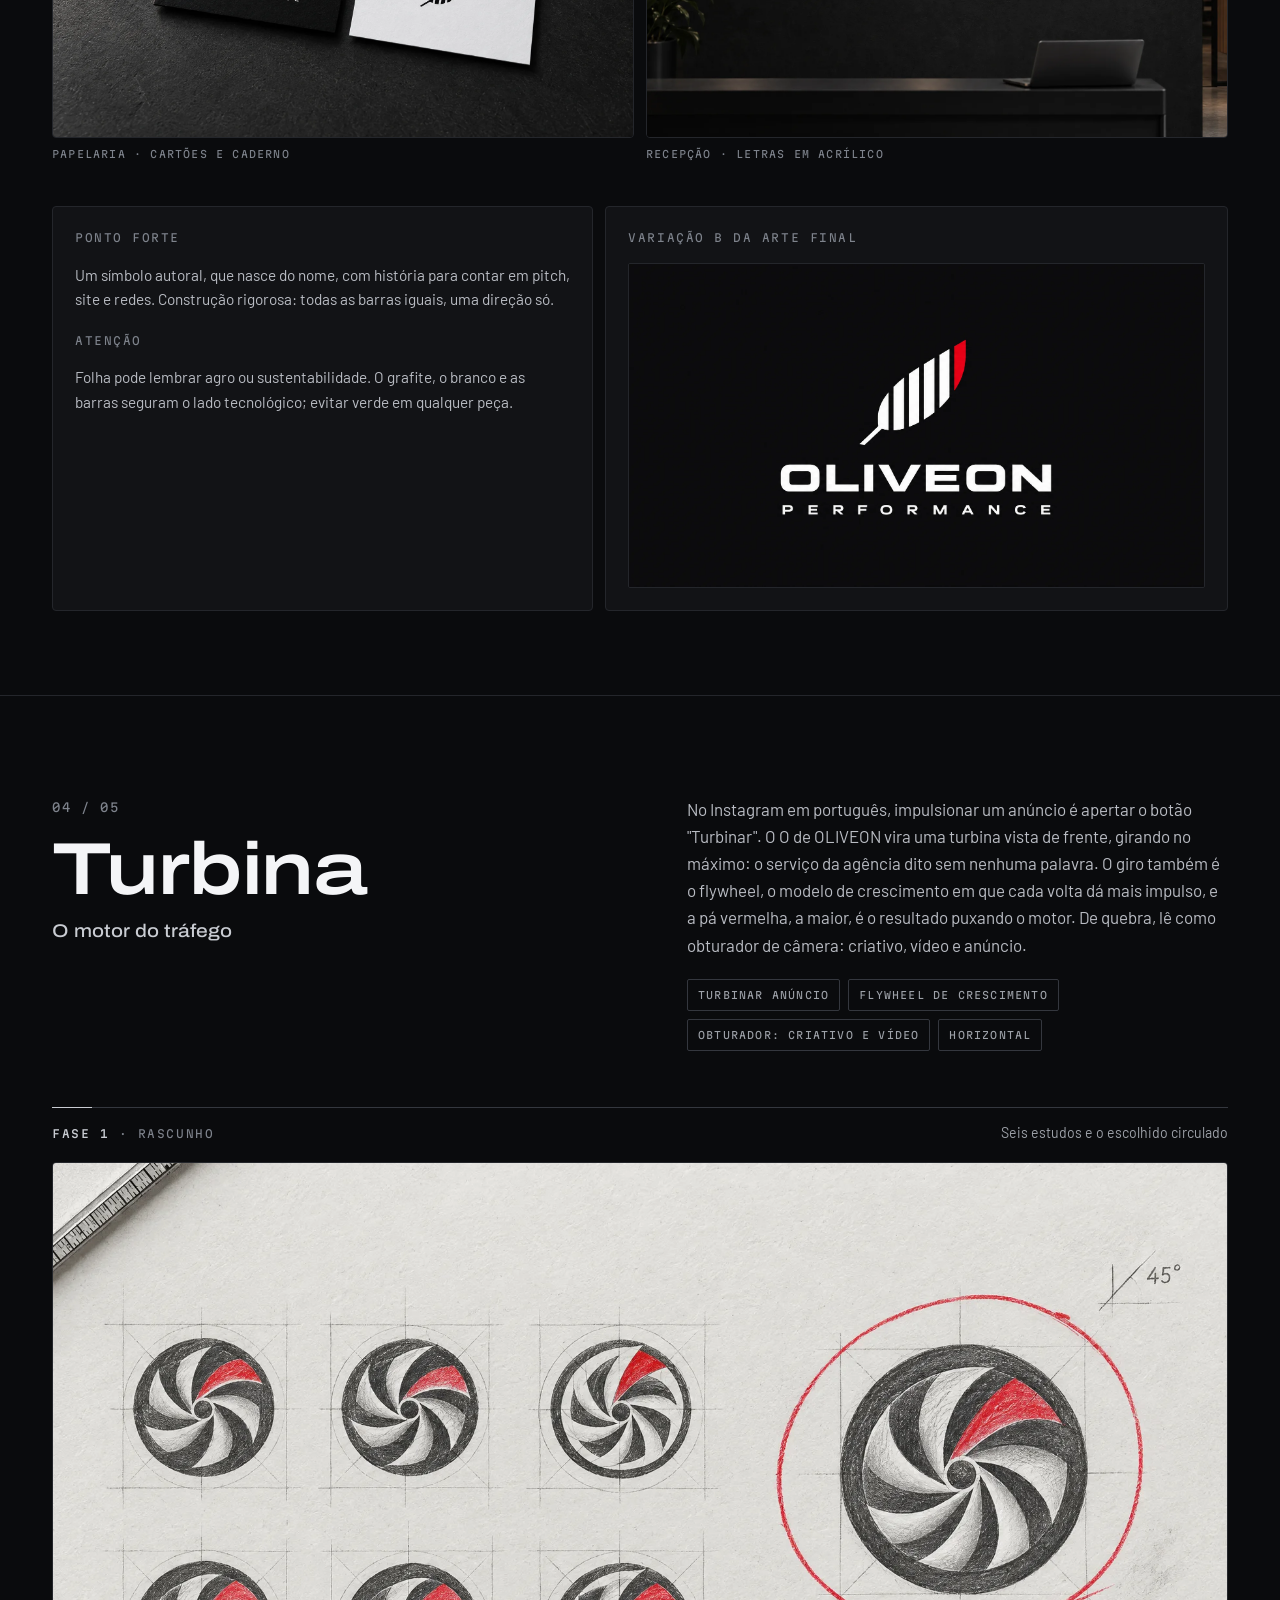
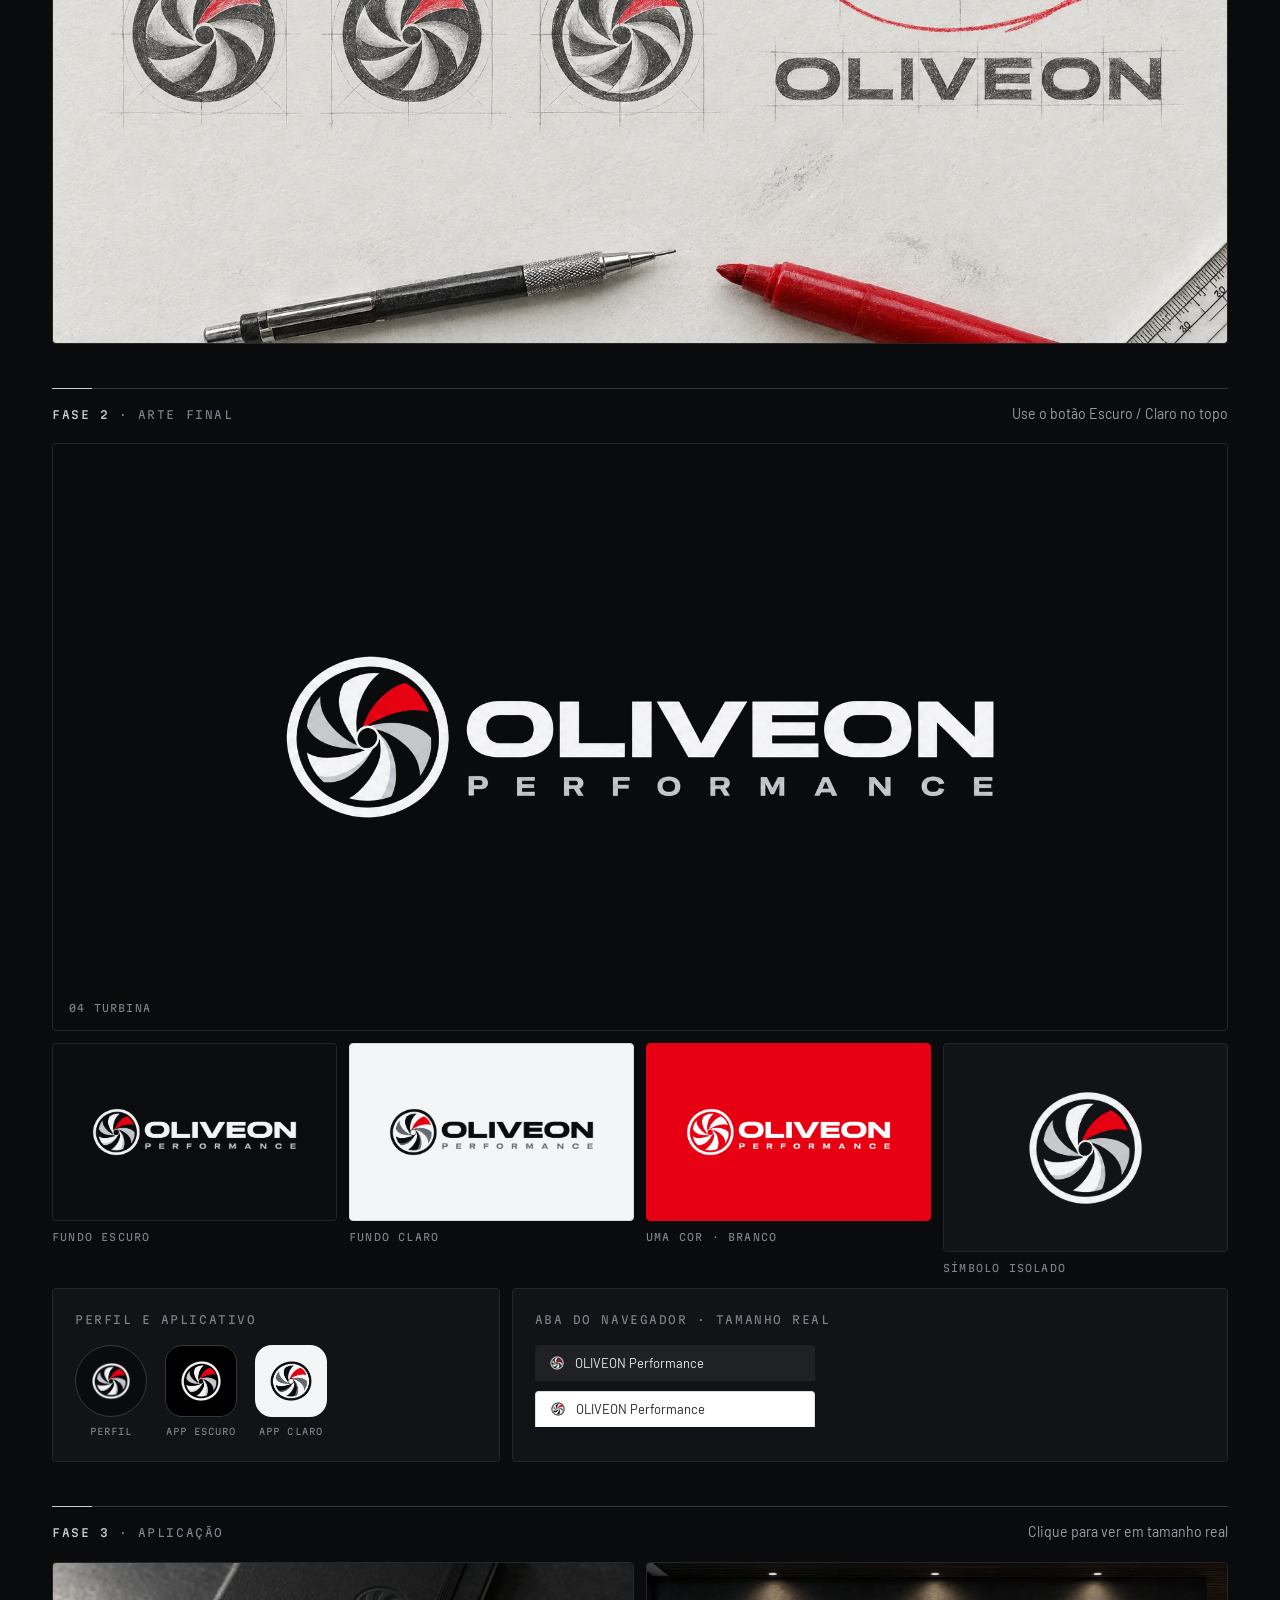
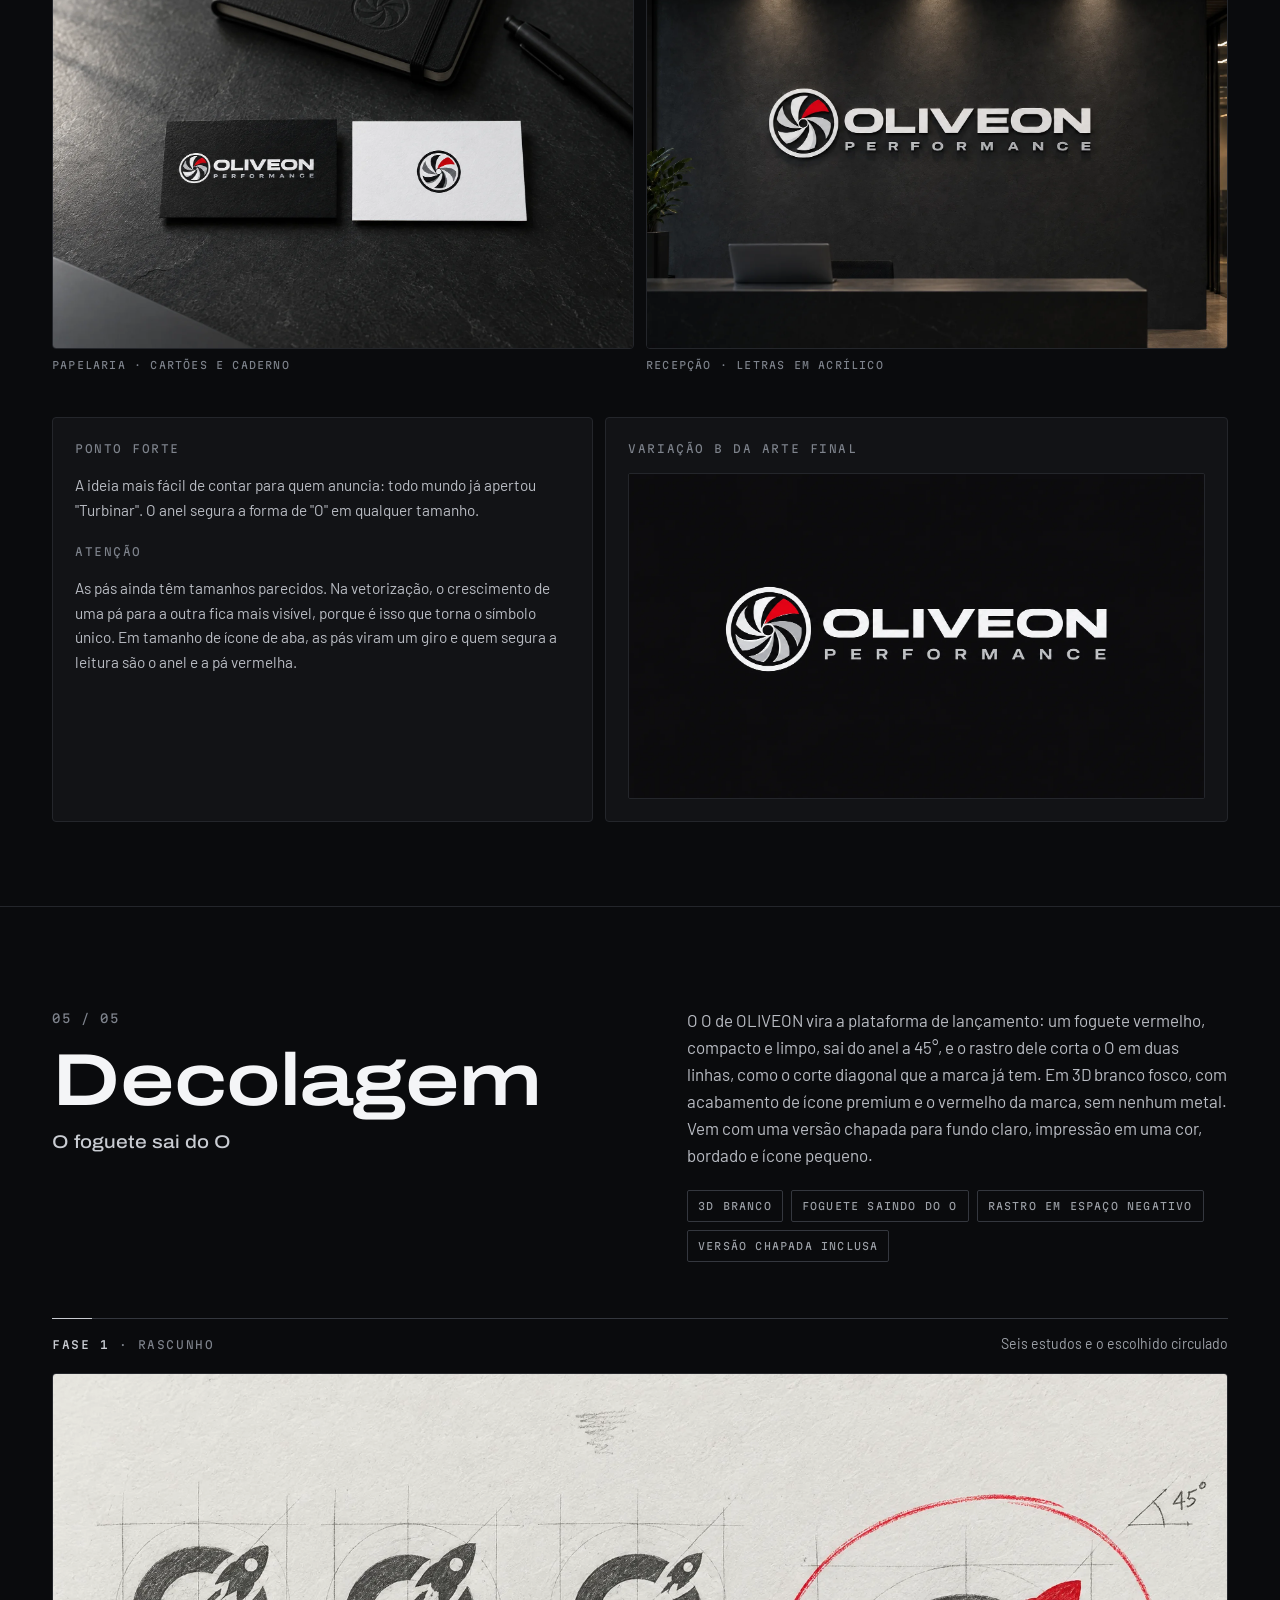
==== commit c44789a7: "Nova marca: Oliveira com construção consistente e Decolagem em 3D branco, sem prata Co-Authored-By: " ====
--- a/nova-marca/index.html
+++ b/nova-marca/index.html
@@ -263,7 +263,7 @@
     <div class="recomenda">
       <span class="rot">Leitura da direção de arte</span>
       <h3>Nossa recomendação: 04 Turbina</h3>
-      <p>É a que se explica sozinha para quem anuncia: no Brasil, impulsionar é "turbinar", e o símbolo mostra o serviço da agência girando no máximo, com uma forma que nenhuma agência do setor usa. Se a prioridade for uma história de marca mais autoral, a 03 Oliveira, que nasce do próprio nome. Se for não perder o reconhecimento de quem já conhece a OLIVEON, a 05 Decolagem é a transição mais natural: mantém o anel cortado na diagonal e o ar 3D da marca atual, agora com foguete e acabamento moderno (a 01 Lâmina faz a mesma ponte em versão chapada). A 02 Redline comunica "performance" na hora, mas é a que mais se aproxima de ícone pronto.</p>
+      <p>É a que se explica sozinha para quem anuncia: no Brasil, impulsionar é "turbinar", e o símbolo mostra o serviço da agência girando no máximo, com uma forma que nenhuma agência do setor usa. Se a prioridade for uma história de marca mais autoral, a 03 Oliveira, que nasce do próprio nome. Se for não perder o reconhecimento de quem já conhece a OLIVEON, a 05 Decolagem é a transição mais natural: mantém o anel cortado na diagonal e o ar 3D da marca atual, agora com foguete e acabamento branco moderno (a 01 Lâmina faz a mesma ponte em versão chapada). A 02 Redline comunica "performance" na hora, mas é a que mais se aproxima de ícone pronto.</p>
     </div>
     <ul class="passos">
       <li><span>01</span><div><b>Escolha o número da opção</b> (ou diga o que misturar entre elas).</div></li>
@@ -300,12 +300,12 @@
     atencao: 'É o caminho mais perto de ícone de banco de imagem. Os riscos do mostrador somem em tamanho pequeno e precisam ser redesenhados na vetorização.',
   },
   {
-    id: 'o3', chave: 'oliveira', n: '03', nome: 'Oliveira', sub: 'A raiz',
-    txt: 'OLIVE-ON: a oliveira vive séculos e cresce sempre. A folha é montada com barras que crescem como um gráfico, e só a ponta é vermelha: o resultado que nasce dos dados. Dá à agência uma história própria, que nenhum concorrente tem.',
+    id: 'o3', chave: 'oliveira2', n: '03', nome: 'Oliveira', sub: 'A raiz',
+    txt: 'OLIVE-ON: a oliveira vive séculos e cresce sempre. A folha nasce de uma regra só: uma amêndoa simétrica a 45°, cortada em barras verticais de mesma largura e mesmo vão. Como a folha está inclinada, o topo das barras sobe como um gráfico de crescimento, e só a ponta é vermelha: o resultado que nasce dos dados. Dá à agência uma história própria, que nenhum concorrente tem.',
     tags: ['Nasce do nome', 'Crescimento que dura', 'Gráfico de barras', 'Vertical'],
-    rascunho: 'r3-1', finais: ['f3-2', 'f3-1'], escolhida: 'f3-2', mocks: ['m3a-1', 'm3b-1'],
-    forte: 'Um símbolo autoral, que nasce do nome, com história para contar em pitch, site e redes.',
-    atencao: 'Folha pode lembrar agro ou sustentabilidade. O grafite, o prata e as barras seguram o lado tecnológico; evitar verde em qualquer peça.',
+    rascunho: 'r7-1', finais: ['f7-1', 'f7-2'], escolhida: 'f7-1', mocks: ['m7a-1', 'm7b-1'],
+    forte: 'Um símbolo autoral, que nasce do nome, com história para contar em pitch, site e redes. Construção rigorosa: todas as barras iguais, uma direção só.',
+    atencao: 'Folha pode lembrar agro ou sustentabilidade. O grafite, o branco e as barras seguram o lado tecnológico; evitar verde em qualquer peça.',
   },
   {
     id: 'o4', chave: 'turbina', n: '04', nome: 'Turbina', sub: 'O motor do tráfego',
@@ -316,14 +316,14 @@
     atencao: 'As pás ainda têm tamanhos parecidos. Na vetorização, o crescimento de uma pá para a outra fica mais visível, porque é isso que torna o símbolo único. Em tamanho de ícone de aba, as pás viram um giro e quem segura a leitura são o anel e a pá vermelha.',
   },
   {
-    id: 'o5', chave: 'foguete', n: '05', nome: 'Decolagem', sub: 'O corte da marca virou foguete',
-    txt: 'O símbolo atual da OLIVEON é um O cortado por uma lâmina vermelha. Na 05, a lâmina vira um foguete limpo, sem chama nem estrelas, que atravessa o anel a 45°: de longe continua sendo a marca que o mercado já conhece; de perto, é o crescimento decolando. Nasce em 3D moderno (aço escovado acetinado e vermelho brilhante, luz de estúdio), longe do cromo espelhado de antes, e vem com uma versão chapada para uma cor, bordado e ícone pequeno.',
-    tags: ['3D moderno', 'Continuidade da marca atual', 'Foguete clean', 'Versão chapada inclusa'],
-    rascunho: 'r6-1', finais: ['f6-2', 'f6-1'], escolhida: 'f6-2', mocks: ['m6a-1', 'm6b-1'],
-    rotulos: ['3D · fundo escuro', '3D · fundo claro', 'Chapada · uma cor', 'Símbolo 3D'],
-    legendas: { 'm6b-1': 'Recepção · escultura 3D' },
-    forte: 'A transição mais natural: mantém o anel cortado na diagonal e o vermelho que já são da OLIVEON, e o 3D ganha função (o foguete passa pelo O). Na parede, vira escultura.',
-    atencao: 'Foguete é comum em marketing; aqui ele se sustenta por estar preso ao O da marca. O 3D é para tela, vídeo e ambiente. Impresso em uma cor, bordado e ícone de aba usam a versão chapada (o quadro vermelho e a aba do navegador acima). Na vetorização, deixar mais evidente o foguete passando por dentro do anel.',
+    id: 'o5', chave: 'foguete2', n: '05', nome: 'Decolagem', sub: 'O foguete sai do O',
+    txt: 'O O de OLIVEON vira a plataforma de lançamento: um foguete vermelho, compacto e limpo, sai do anel a 45°, e o rastro dele corta o O em duas linhas, como o corte diagonal que a marca já tem. Em 3D branco fosco, com acabamento de ícone premium e o vermelho da marca, sem nenhum metal. Vem com uma versão chapada para fundo claro, impressão em uma cor, bordado e ícone pequeno.',
+    tags: ['3D branco', 'Foguete saindo do O', 'Rastro em espaço negativo', 'Versão chapada inclusa'],
+    rascunho: 'r8-1', finais: ['f8-2', 'f8-1'], escolhida: 'f8-2', mocks: ['m8a-1', 'm8b-1'],
+    rotulos: ['3D · fundo escuro', 'Chapada · fundo claro', 'Chapada · uma cor', 'Símbolo 3D'],
+    legendas: { 'm8b-1': 'Recepção · escultura 3D' },
+    forte: 'Leitura imediata de crescimento e lançamento, com o corte diagonal que a OLIVEON já tem. O 3D branco funciona em tela, vídeo e na parede, onde vira escultura.',
+    atencao: 'Foguete é um símbolo comum em marketing; aqui ele se sustenta por nascer de dentro do O da marca. O 3D branco brilha no escuro; no fundo claro, em impressos e no ícone de aba entra a versão chapada, com o anel grafite.',
   },
 ];
 
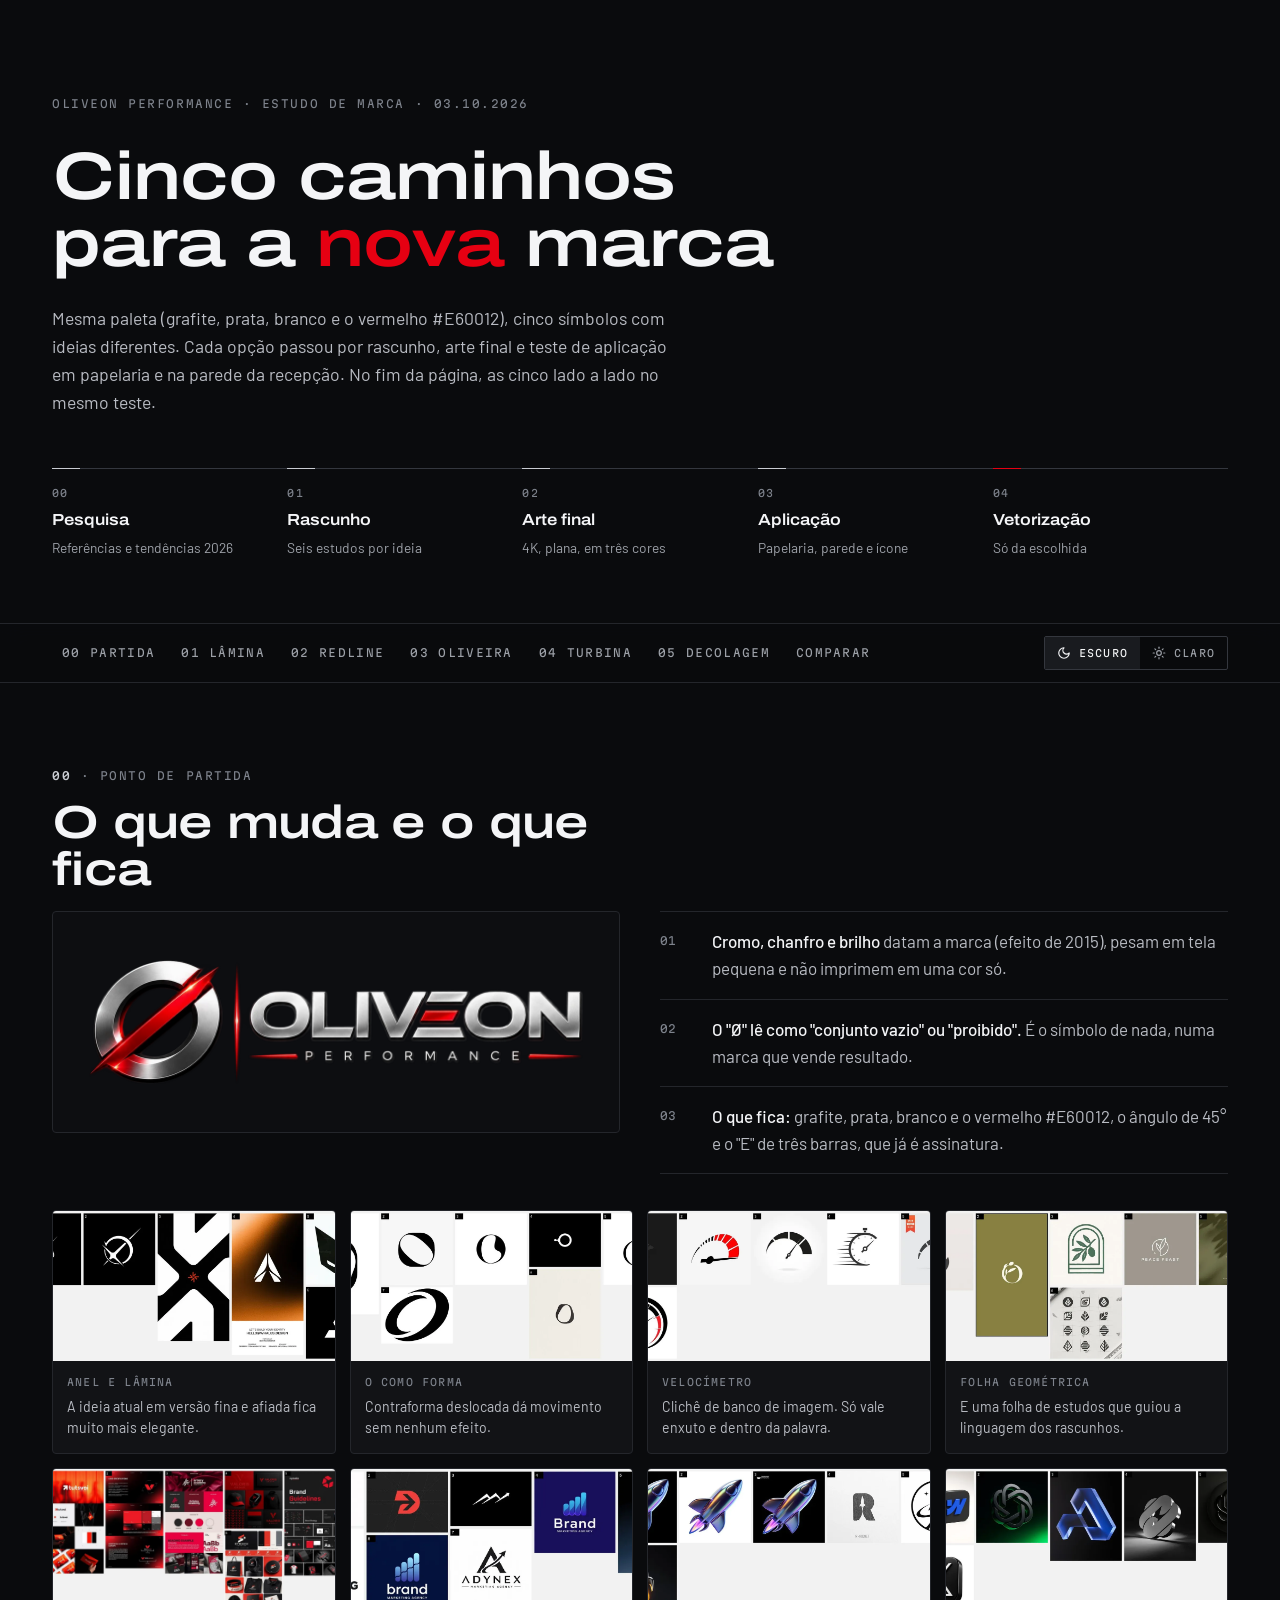
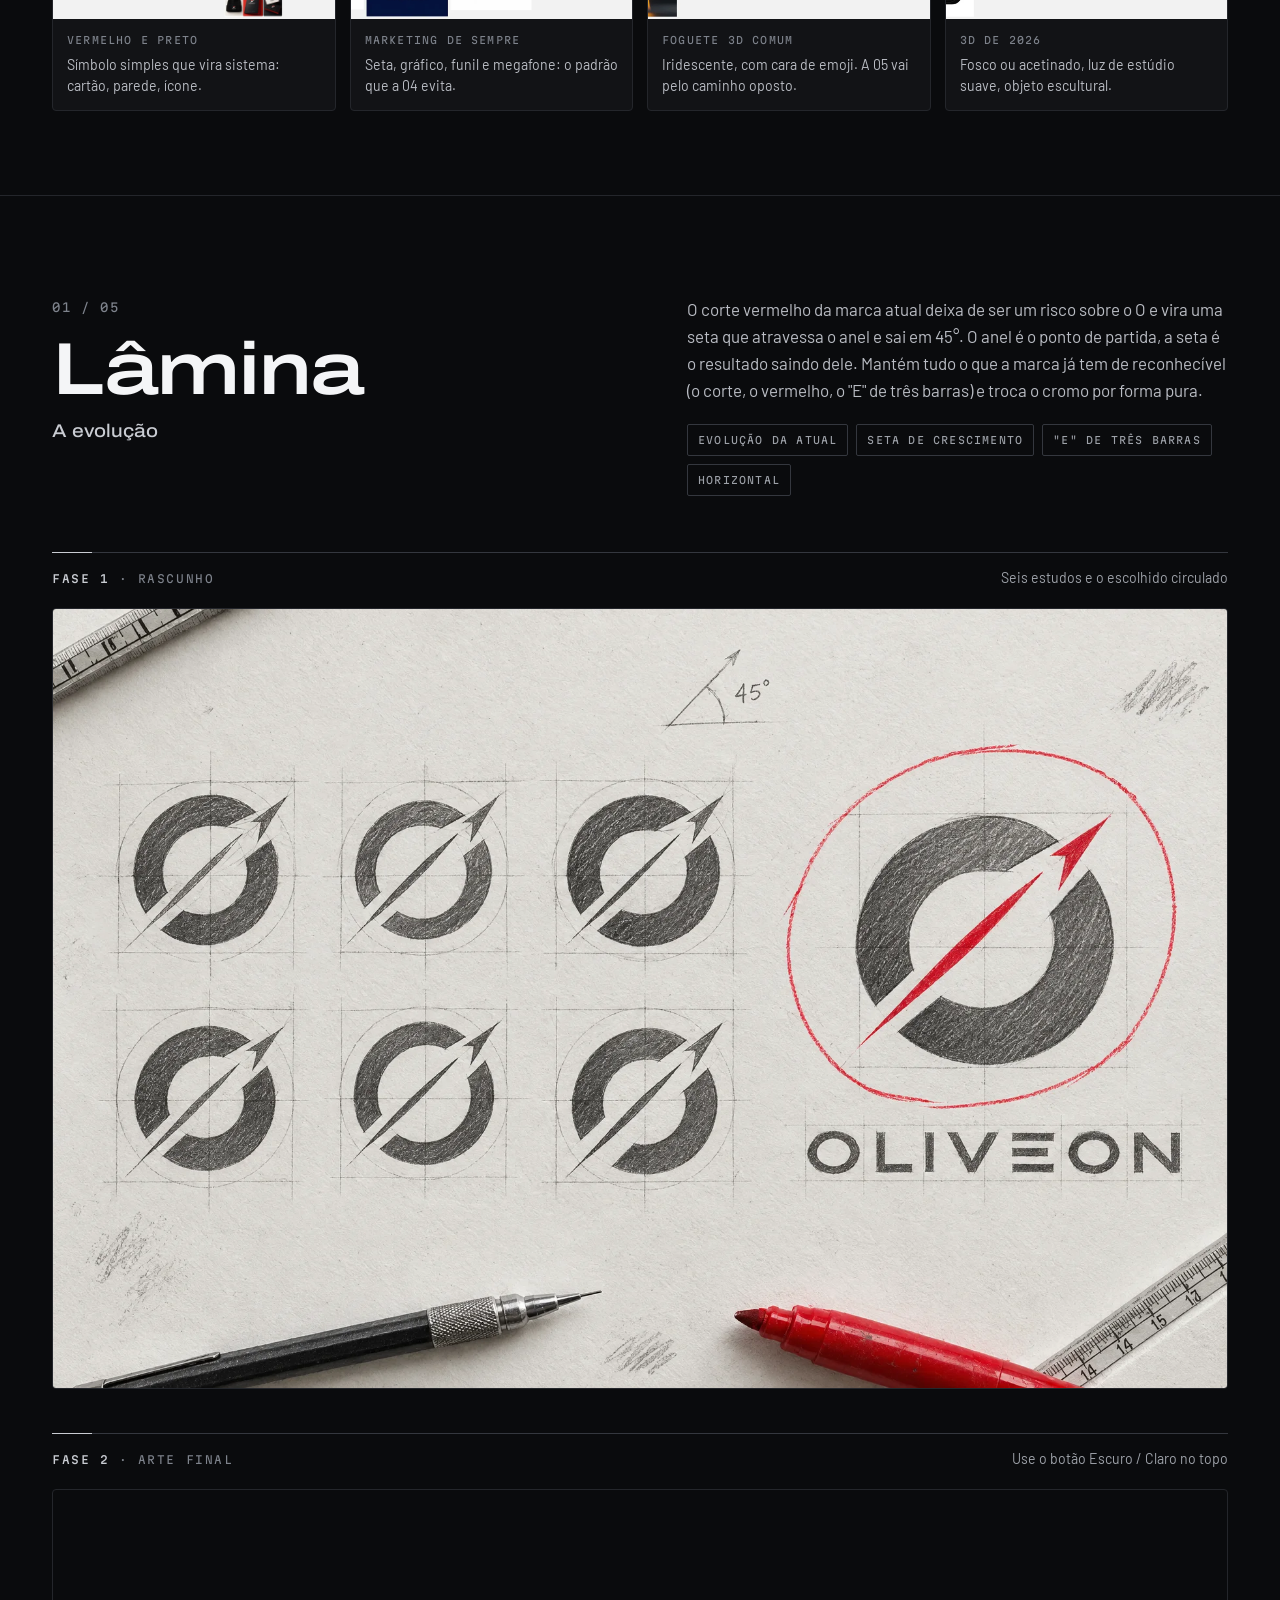
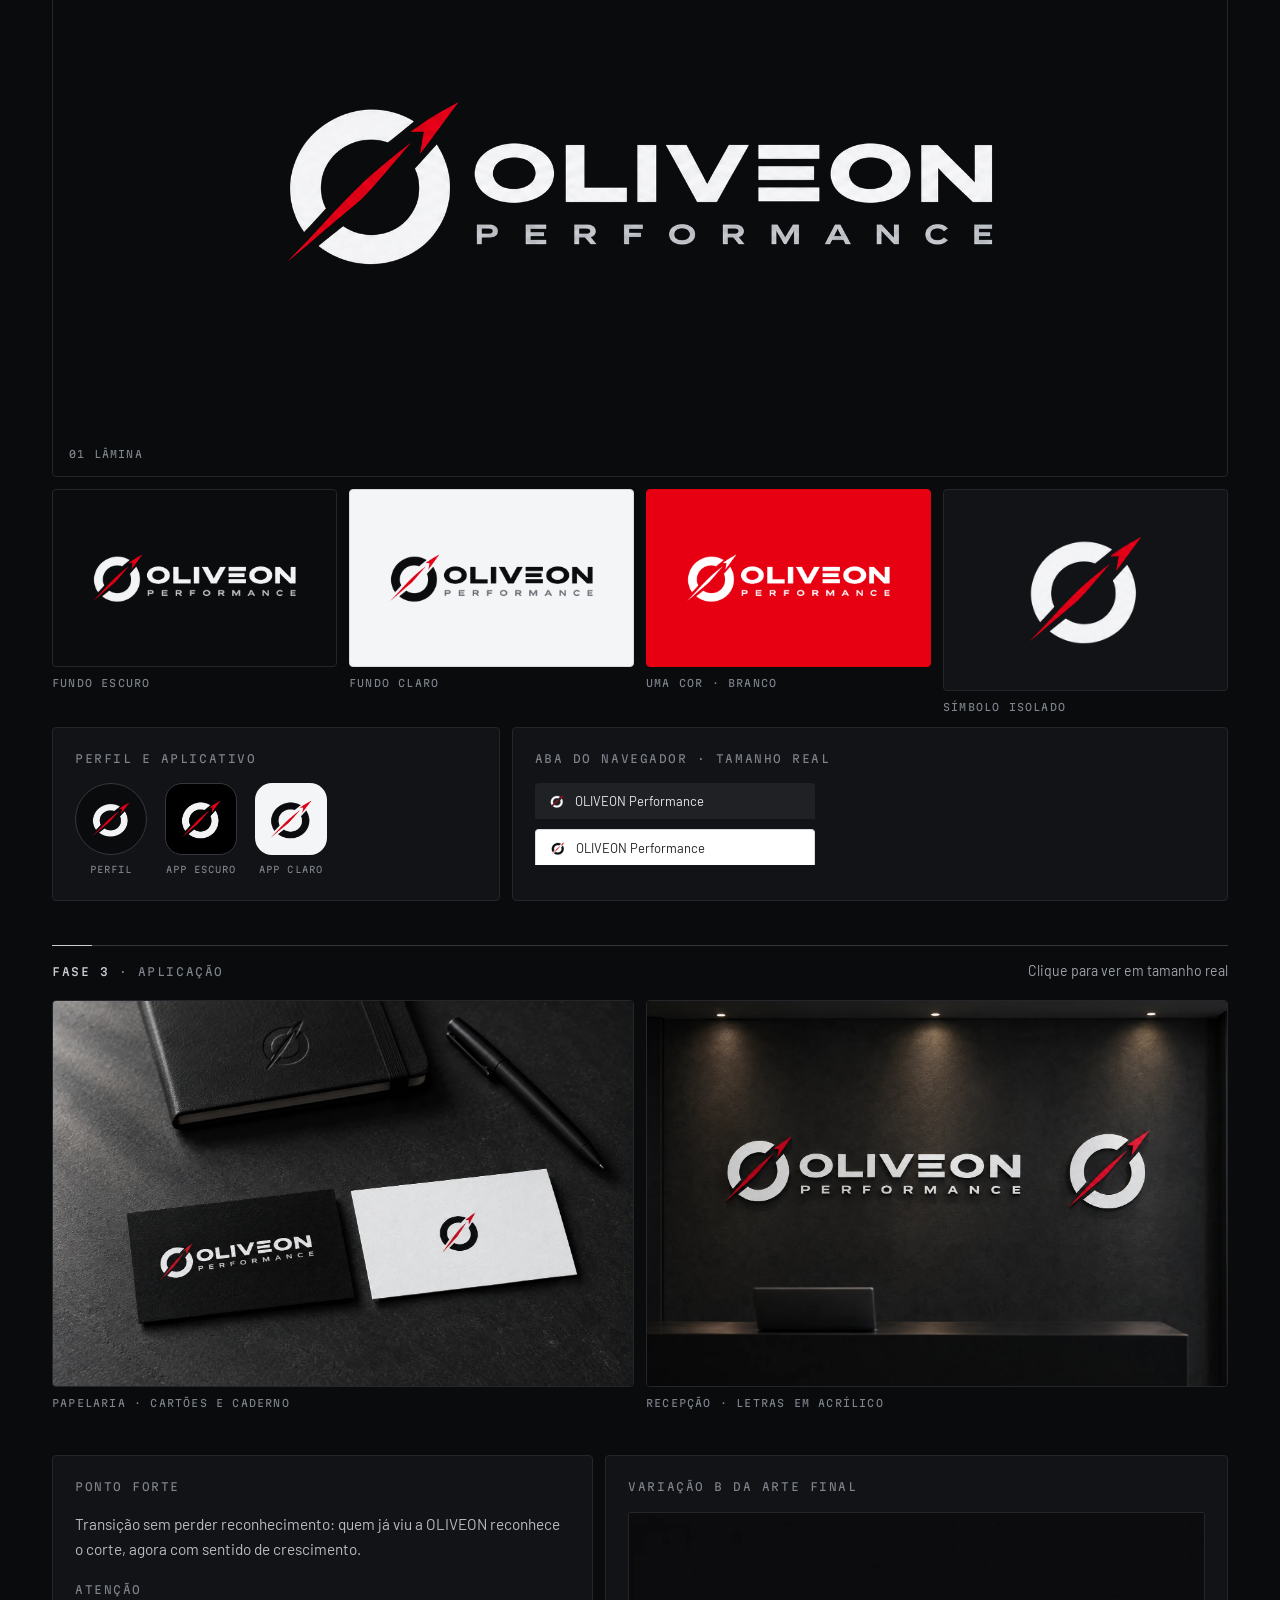
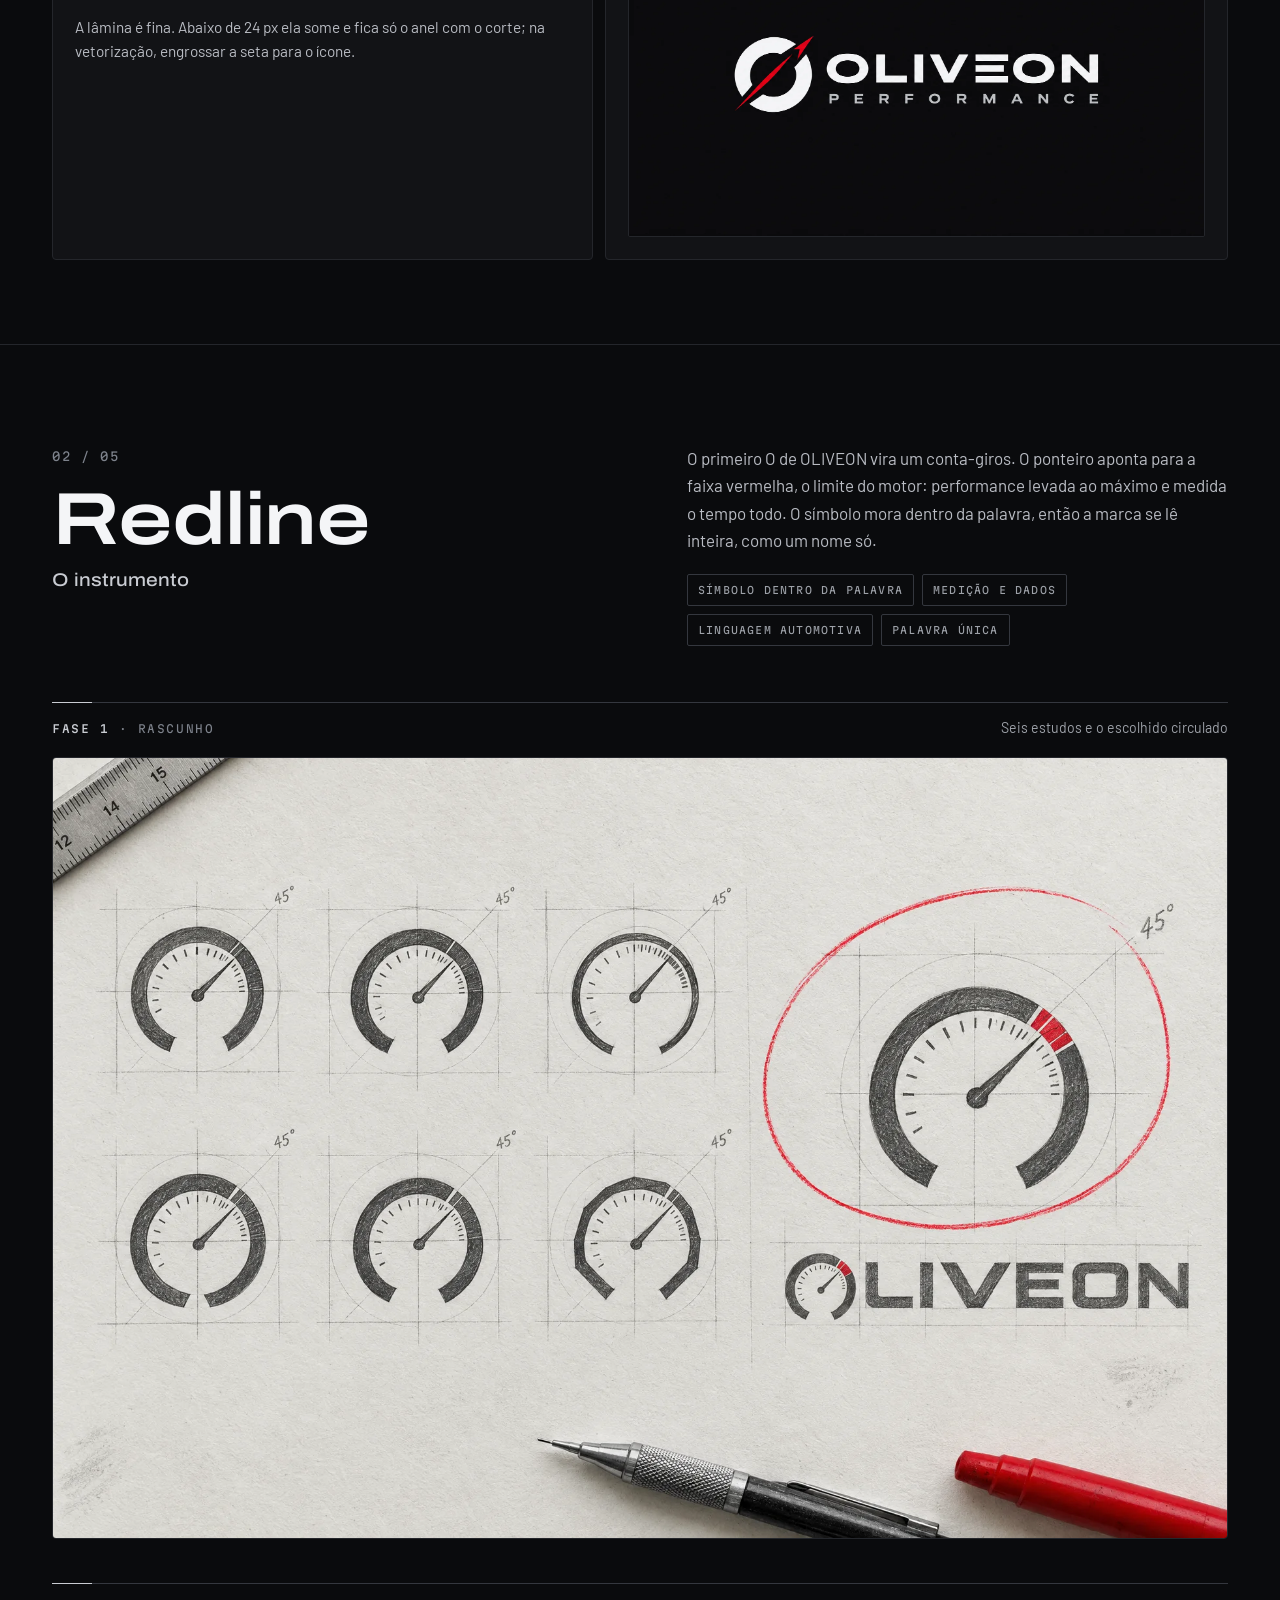
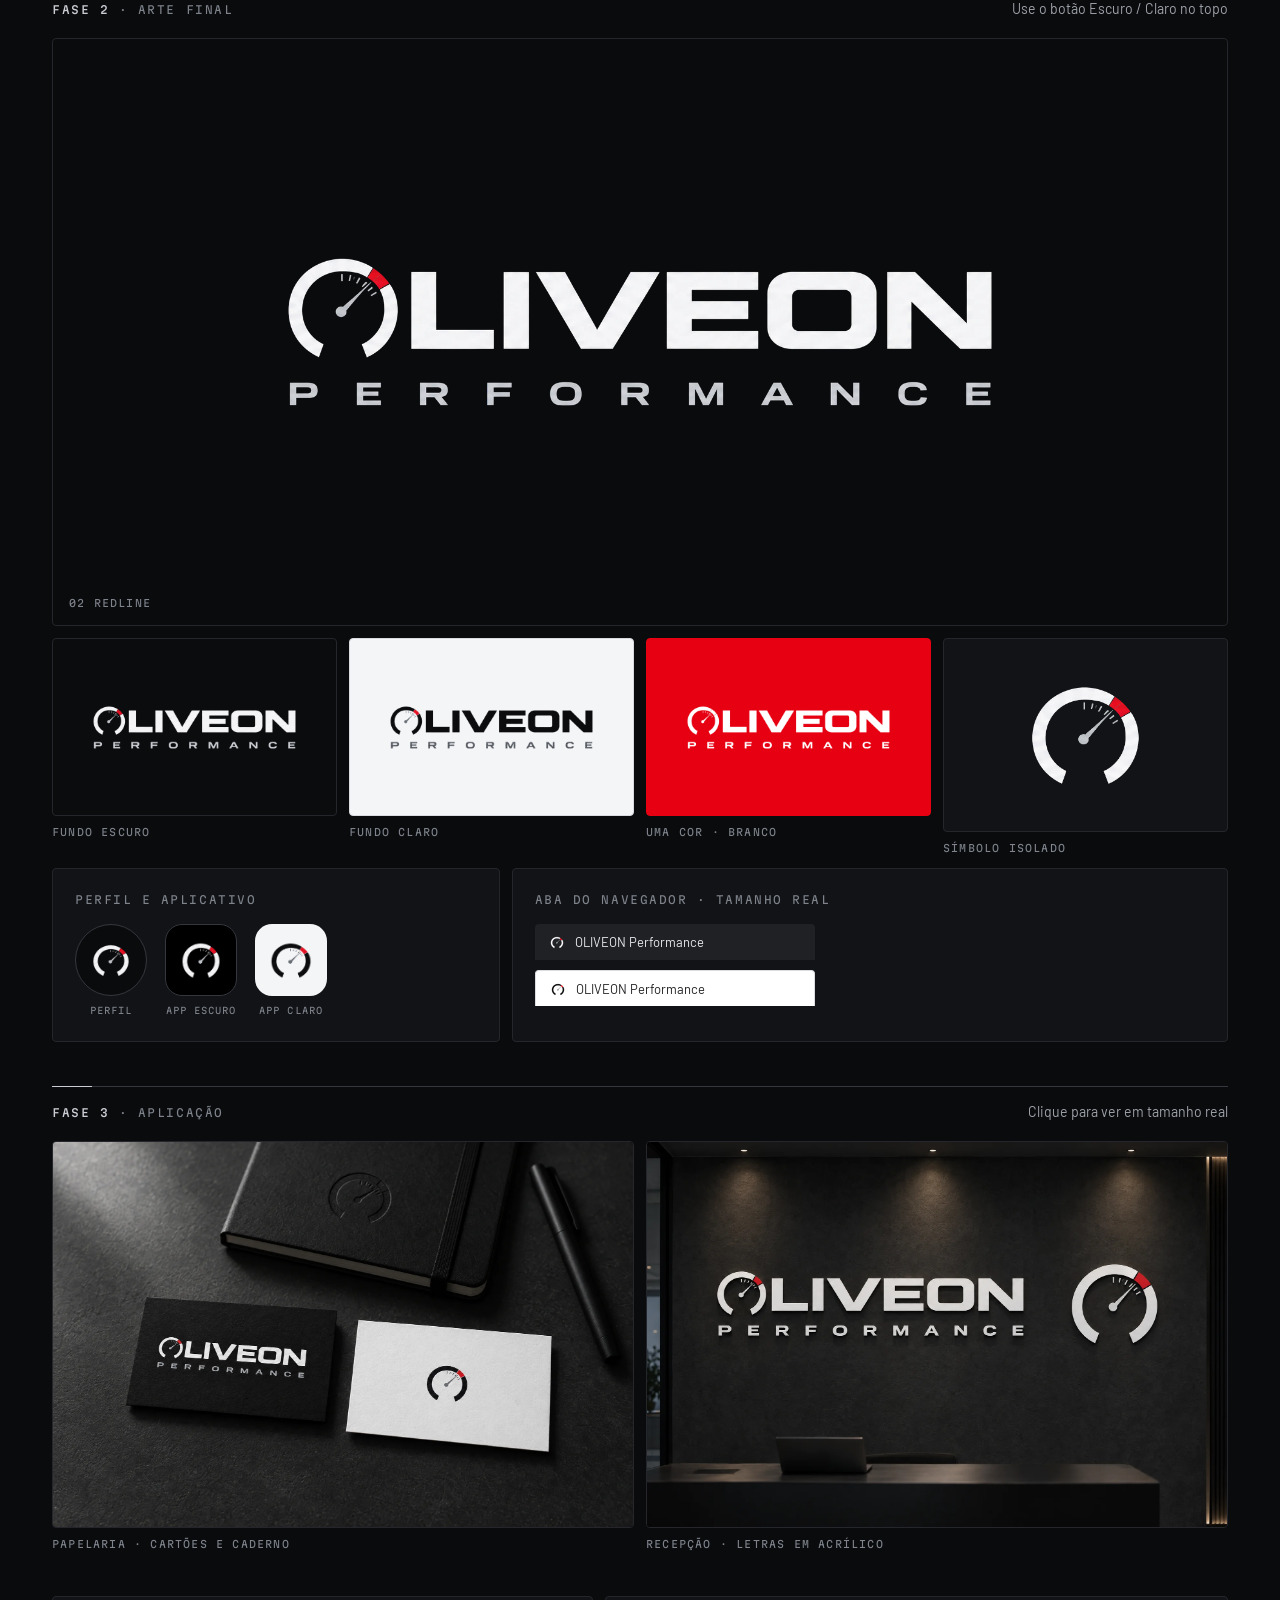
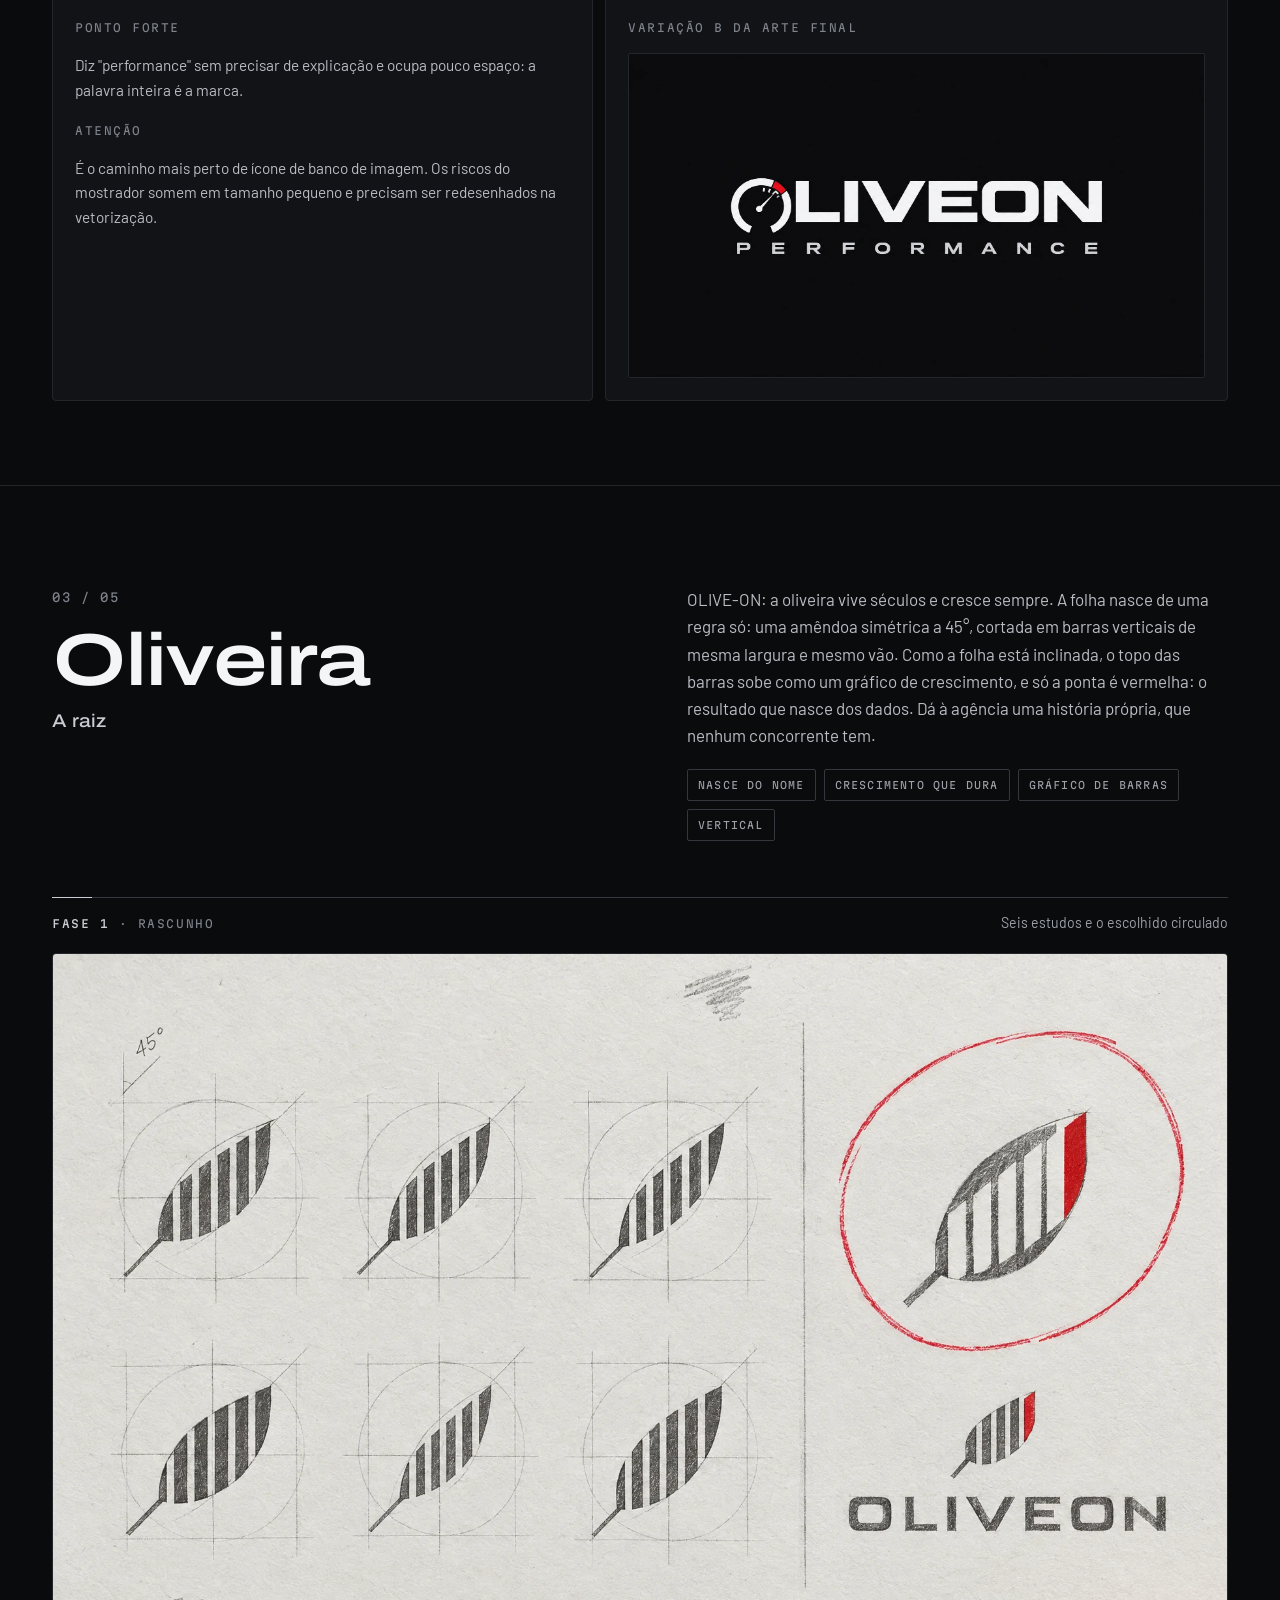
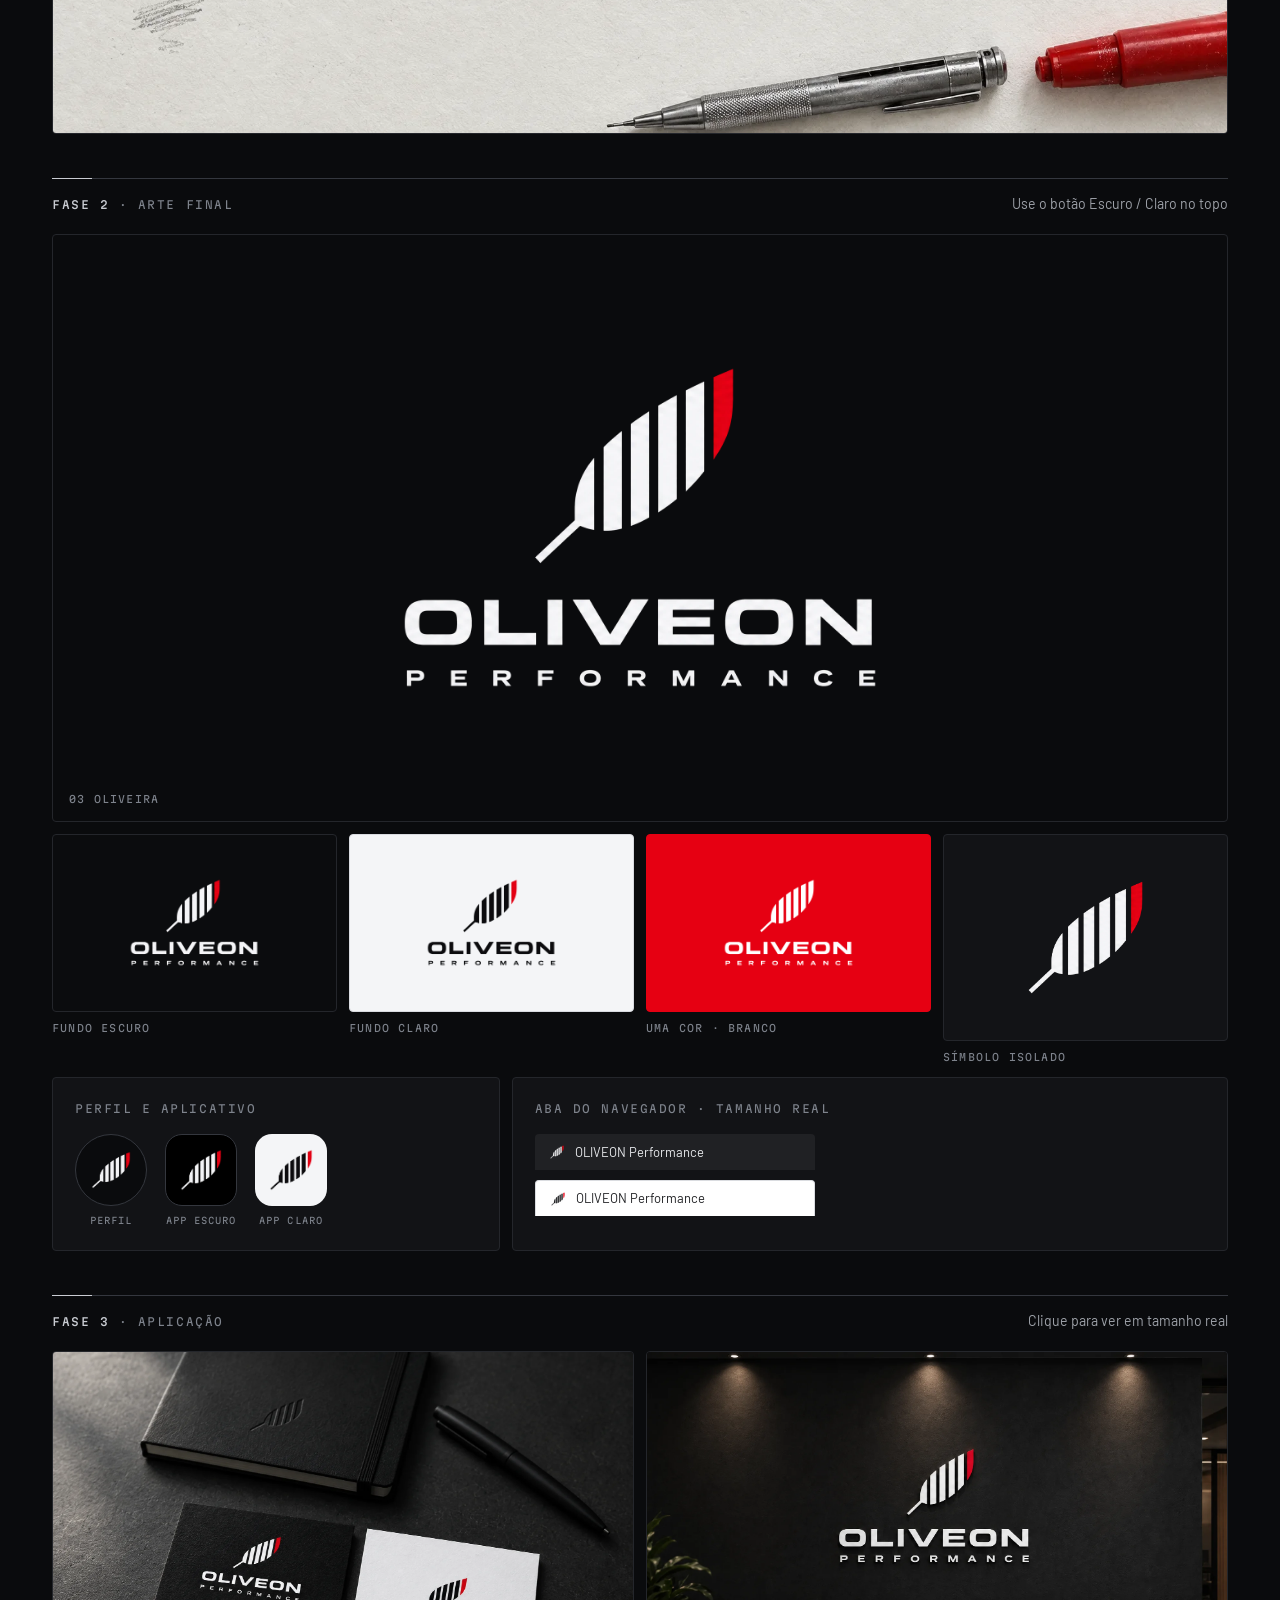
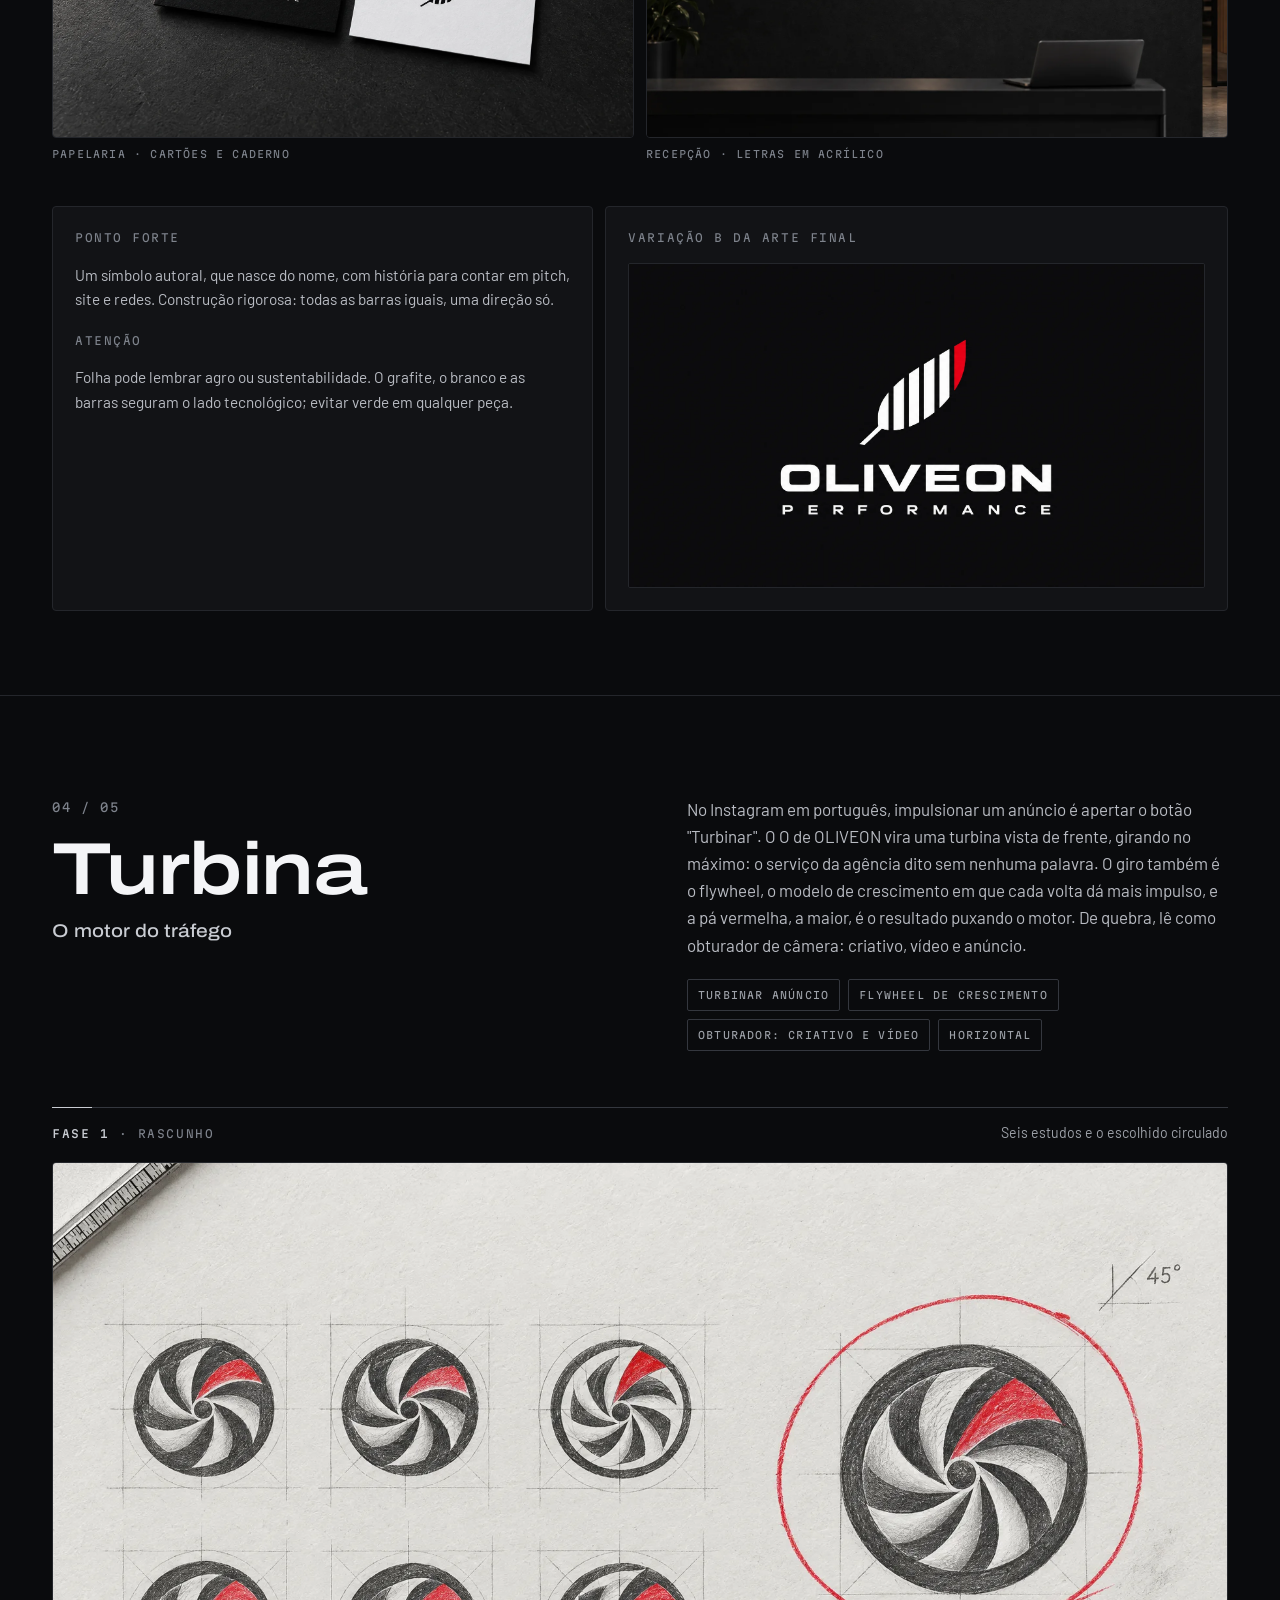
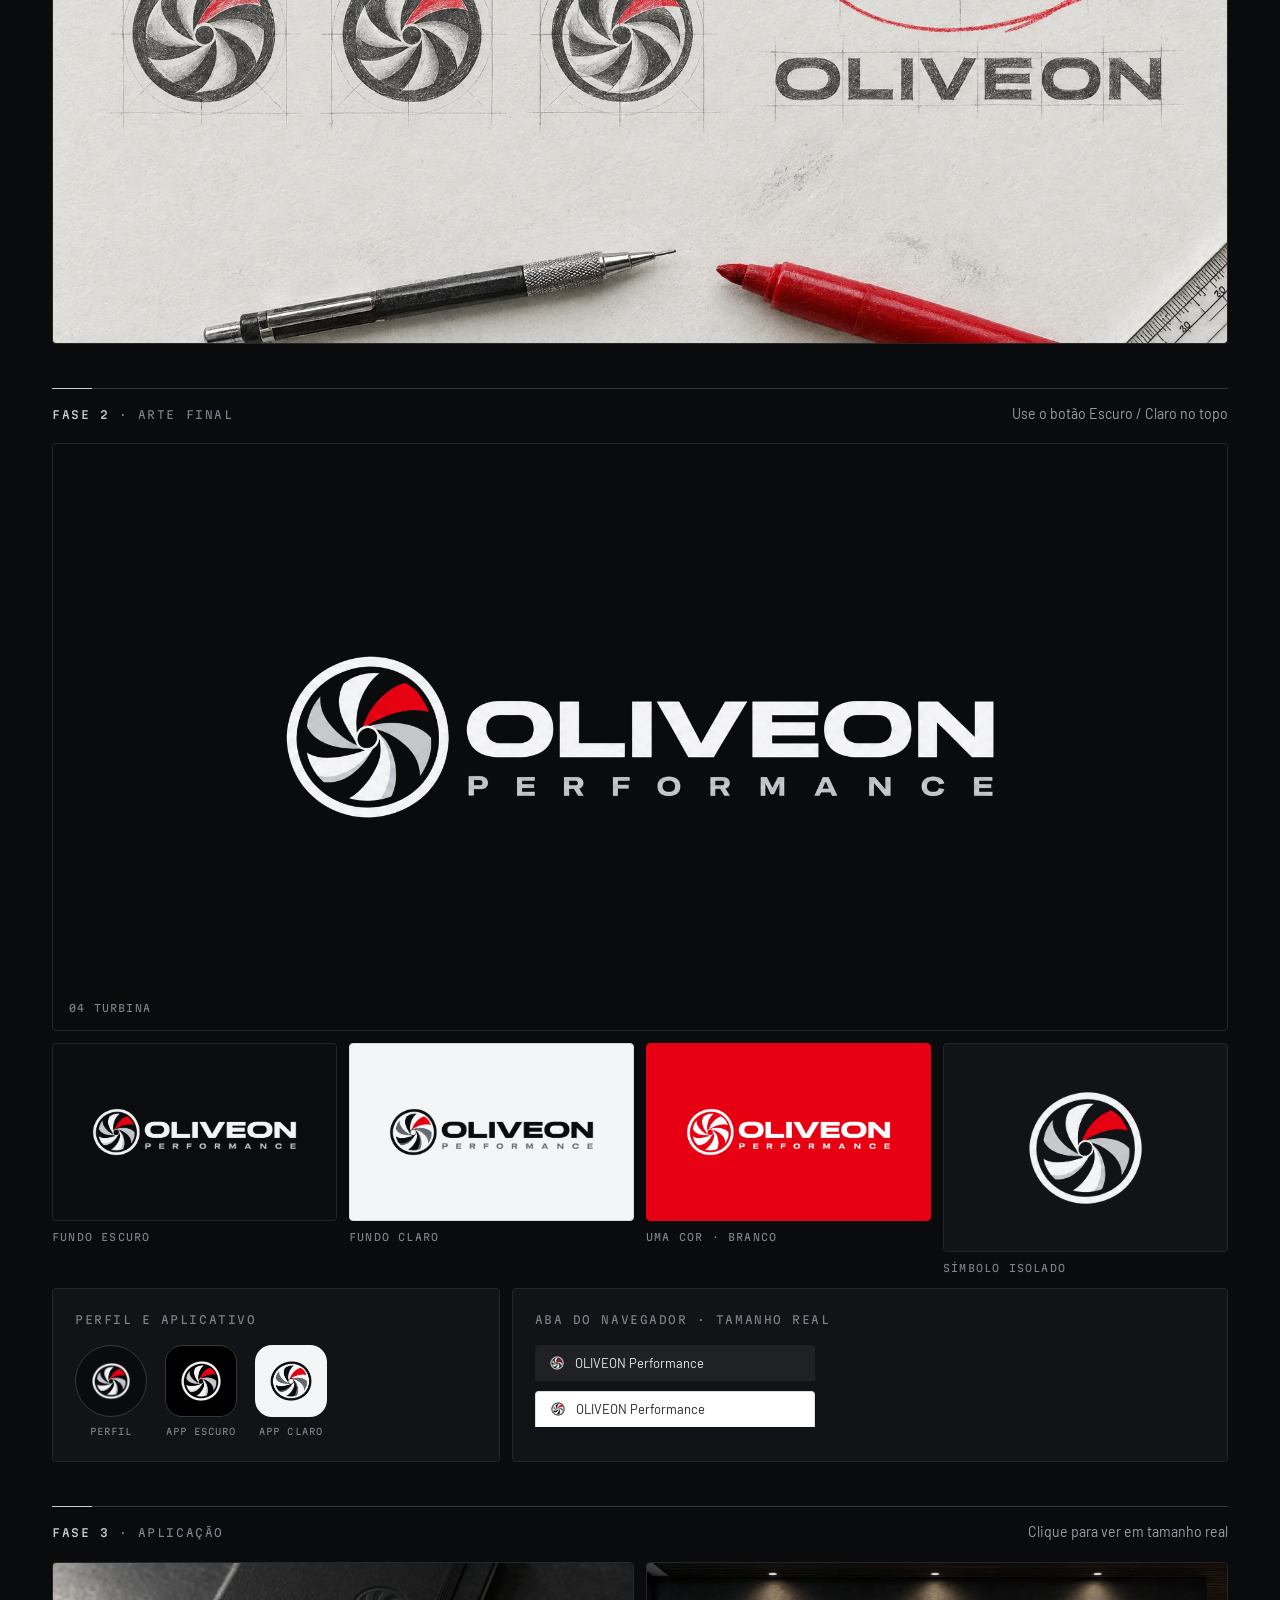
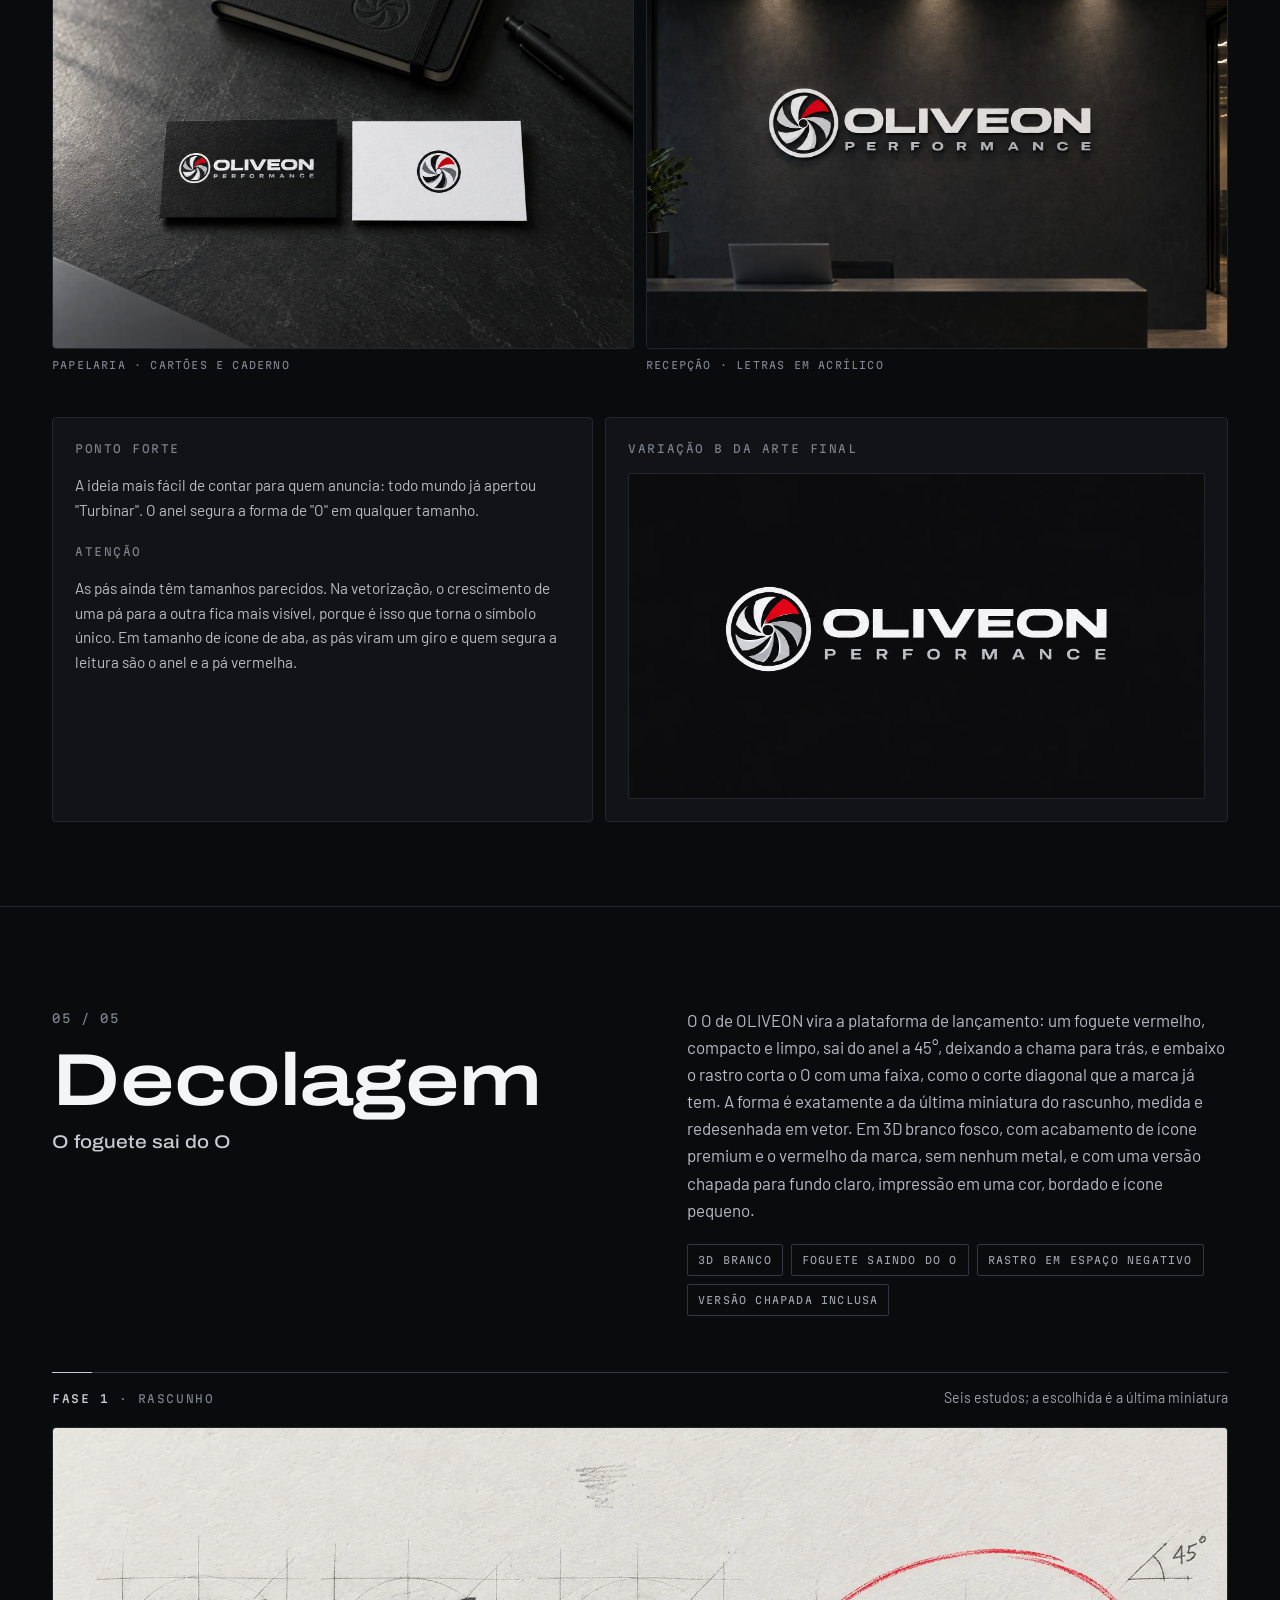
==== commit 3b68843a: "Nova marca: Decolagem idêntica à miniatura escolhida (vetor medido + 3D branco) Co-Authored-By: Clau" ====
--- a/nova-marca/index.html
+++ b/nova-marca/index.html
@@ -316,13 +316,14 @@
     atencao: 'As pás ainda têm tamanhos parecidos. Na vetorização, o crescimento de uma pá para a outra fica mais visível, porque é isso que torna o símbolo único. Em tamanho de ícone de aba, as pás viram um giro e quem segura a leitura são o anel e a pá vermelha.',
   },
   {
-    id: 'o5', chave: 'foguete2', n: '05', nome: 'Decolagem', sub: 'O foguete sai do O',
-    txt: 'O O de OLIVEON vira a plataforma de lançamento: um foguete vermelho, compacto e limpo, sai do anel a 45°, e o rastro dele corta o O em duas linhas, como o corte diagonal que a marca já tem. Em 3D branco fosco, com acabamento de ícone premium e o vermelho da marca, sem nenhum metal. Vem com uma versão chapada para fundo claro, impressão em uma cor, bordado e ícone pequeno.',
+    id: 'o5', chave: 'foguete3', n: '05', nome: 'Decolagem', sub: 'O foguete sai do O',
+    txt: 'O O de OLIVEON vira a plataforma de lançamento: um foguete vermelho, compacto e limpo, sai do anel a 45°, deixando a chama para trás, e embaixo o rastro corta o O com uma faixa, como o corte diagonal que a marca já tem. A forma é exatamente a da última miniatura do rascunho, medida e redesenhada em vetor. Em 3D branco fosco, com acabamento de ícone premium e o vermelho da marca, sem nenhum metal, e com uma versão chapada para fundo claro, impressão em uma cor, bordado e ícone pequeno.',
     tags: ['3D branco', 'Foguete saindo do O', 'Rastro em espaço negativo', 'Versão chapada inclusa'],
-    rascunho: 'r8-1', finais: ['f8-2', 'f8-1'], escolhida: 'f8-2', mocks: ['m8a-1', 'm8b-1'],
+    rascunho: 'r8-1', notaRascunho: 'Seis estudos; a escolhida é a última miniatura',
+    finais: ['pl9-1', 'pl9-2'], escolhida: 'pl9-1', rotuloB: 'Versão chapada', mocks: ['m9a-1', 'm9b-1'],
     rotulos: ['3D · fundo escuro', 'Chapada · fundo claro', 'Chapada · uma cor', 'Símbolo 3D'],
-    legendas: { 'm8b-1': 'Recepção · escultura 3D' },
-    forte: 'Leitura imediata de crescimento e lançamento, com o corte diagonal que a OLIVEON já tem. O 3D branco funciona em tela, vídeo e na parede, onde vira escultura.',
+    legendas: { 'm9b-1': 'Recepção · escultura 3D' },
+    forte: 'Leitura imediata de crescimento e lançamento, com o corte diagonal que a OLIVEON já tem. Foguete, chama e rastro no mesmo eixo, desenhados em vetor exato. O 3D branco funciona em tela, vídeo e na parede, onde vira escultura.',
     atencao: 'Foguete é um símbolo comum em marketing; aqui ele se sustenta por nascer de dentro do O da marca. O 3D branco brilha no escuro; no fundo claro, em impressos e no ícone de aba entra a versão chapada, com o anel grafite.',
   },
 ];
@@ -348,7 +349,7 @@
     </div>
 
     <div class="fase">
-      <div class="fase-cab"><span class="rot"><b>Fase 1</b> · Rascunho</span><small>Seis estudos e o escolhido circulado</small></div>
+      <div class="fase-cab"><span class="rot"><b>Fase 1</b> · Rascunho</span><small>${o.notaRascunho || 'Seis estudos e o escolhido circulado'}</small></div>
       <a class="quadro" href="web/${o.rascunho}.webp" target="_blank"><img src="web/${o.rascunho}.webp" alt="Rascunho a lápis da opção ${o.nome}" loading="lazy" width="1800" height="1195"></a>
     </div>
 
@@ -393,7 +394,7 @@
 
     <div class="leitura">
       <div><span class="rot">Ponto forte</span><p>${o.forte}</p><span class="rot" style="margin-top:20px">Atenção</span><p>${o.atencao}</p></div>
-      <div class="var"><span class="rot">Variação B da arte final</span><a href="web/${outra}.webp" target="_blank"><img src="web/${outra}.webp" alt="Segunda variação da opção ${o.nome}" loading="lazy" width="1800" height="1013"></a></div>
+      <div class="var"><span class="rot">${o.rotuloB || 'Variação B da arte final'}</span><a href="web/${outra}.webp" target="_blank"><img src="web/${outra}.webp" alt="Segunda variação da opção ${o.nome}" loading="lazy" width="1800" height="1013"></a></div>
     </div>
   </div>
 </section>`;
